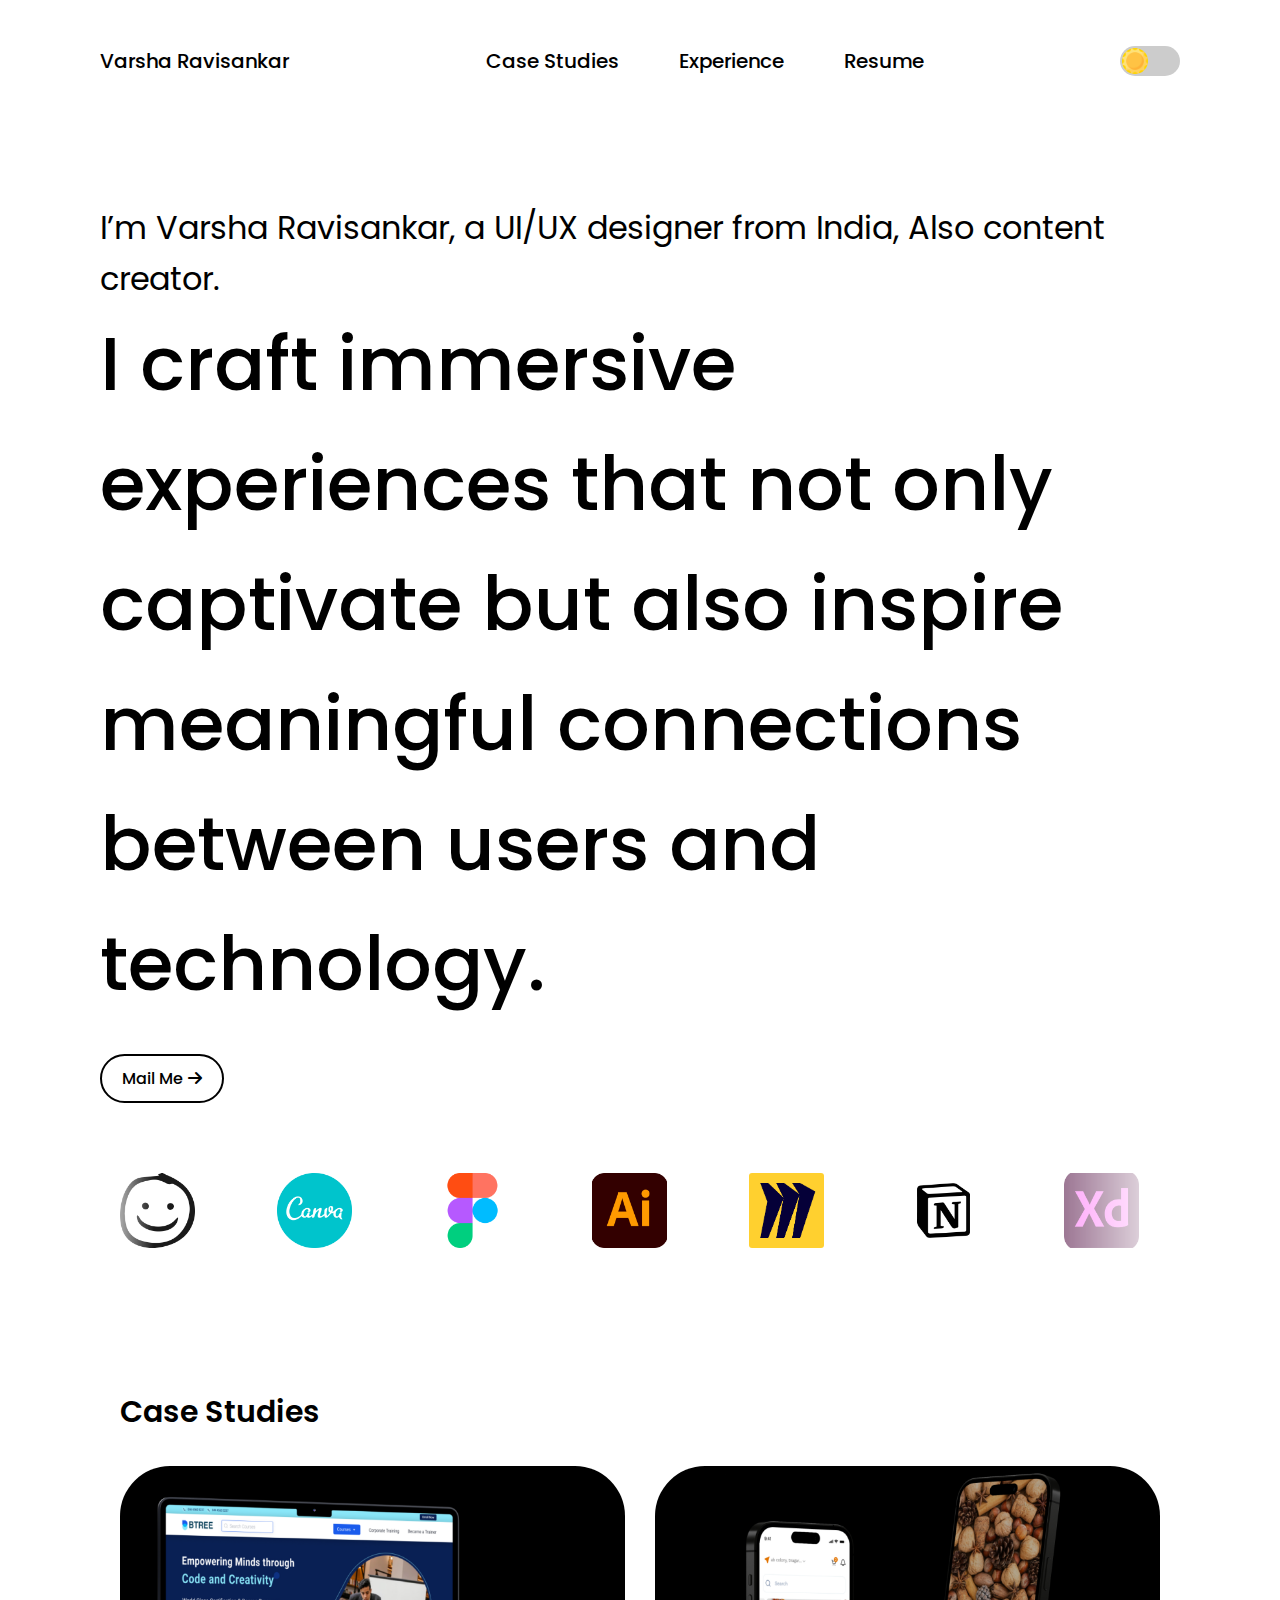
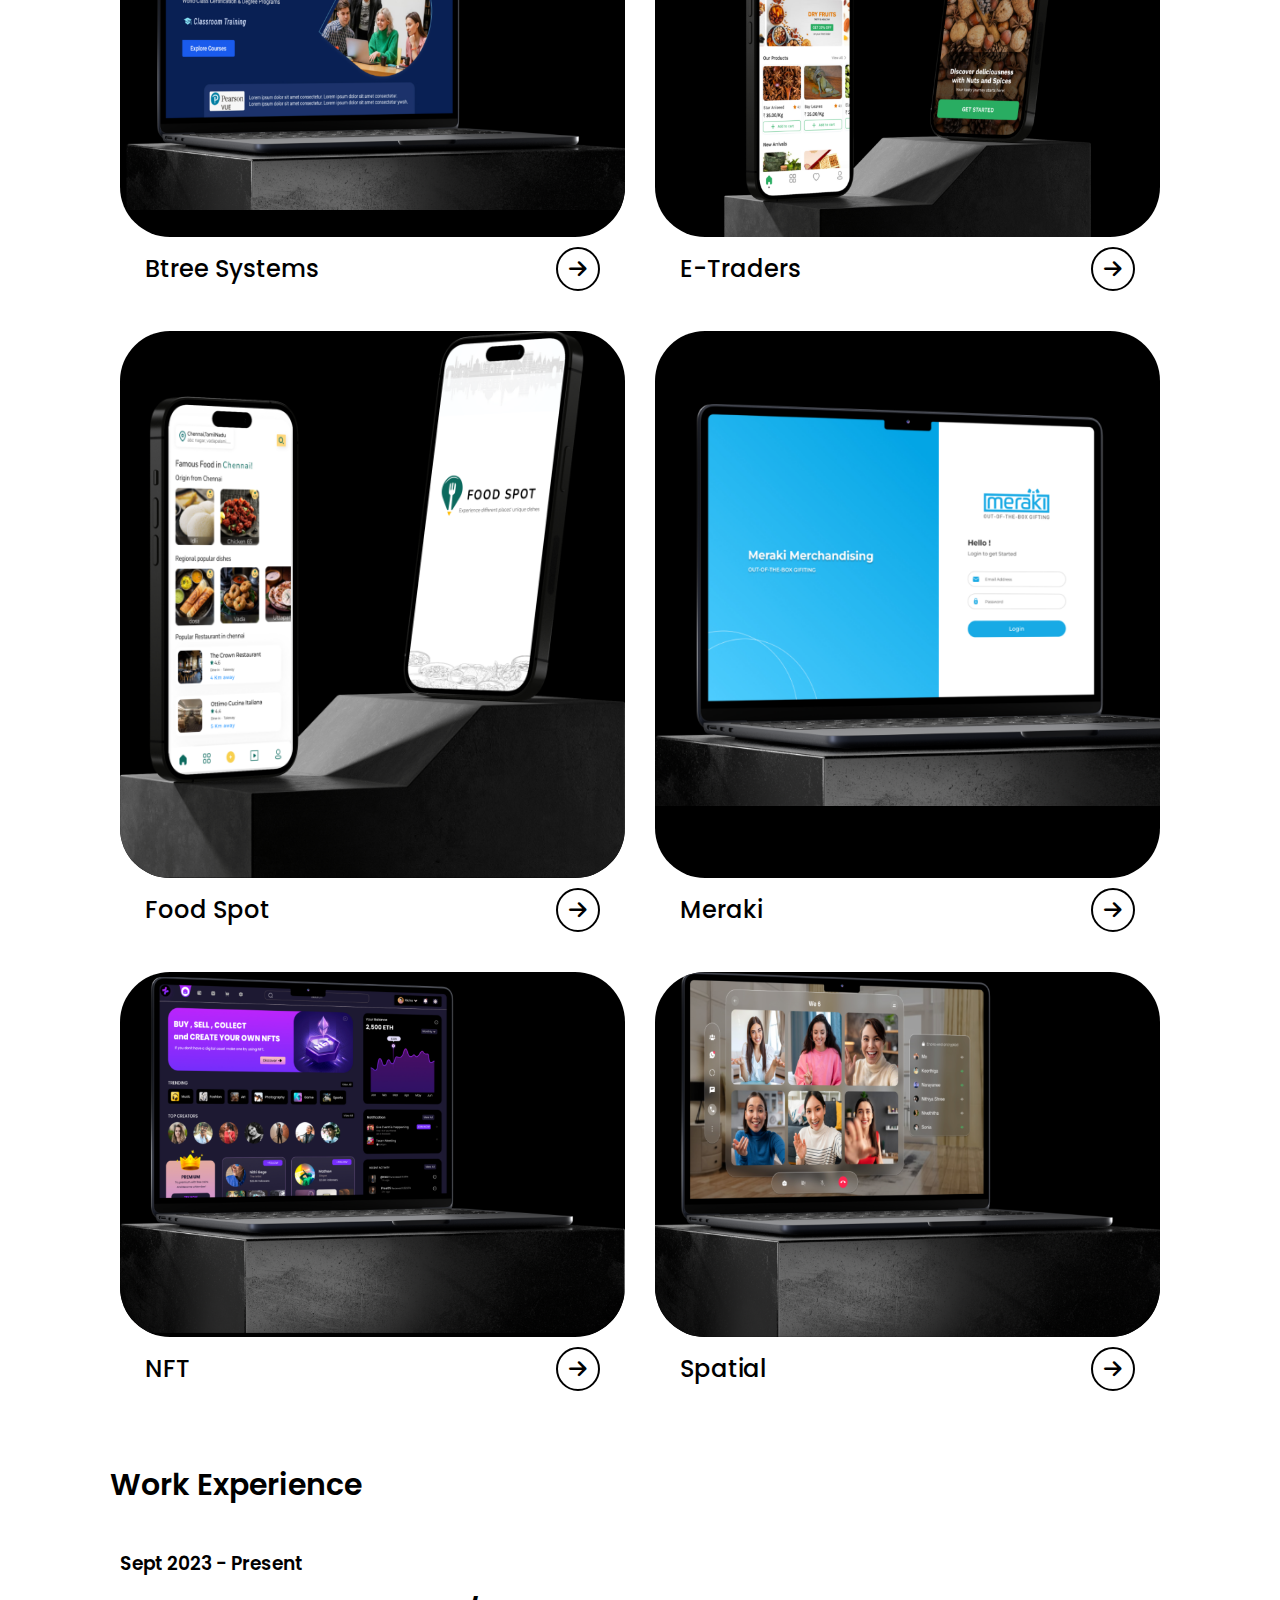
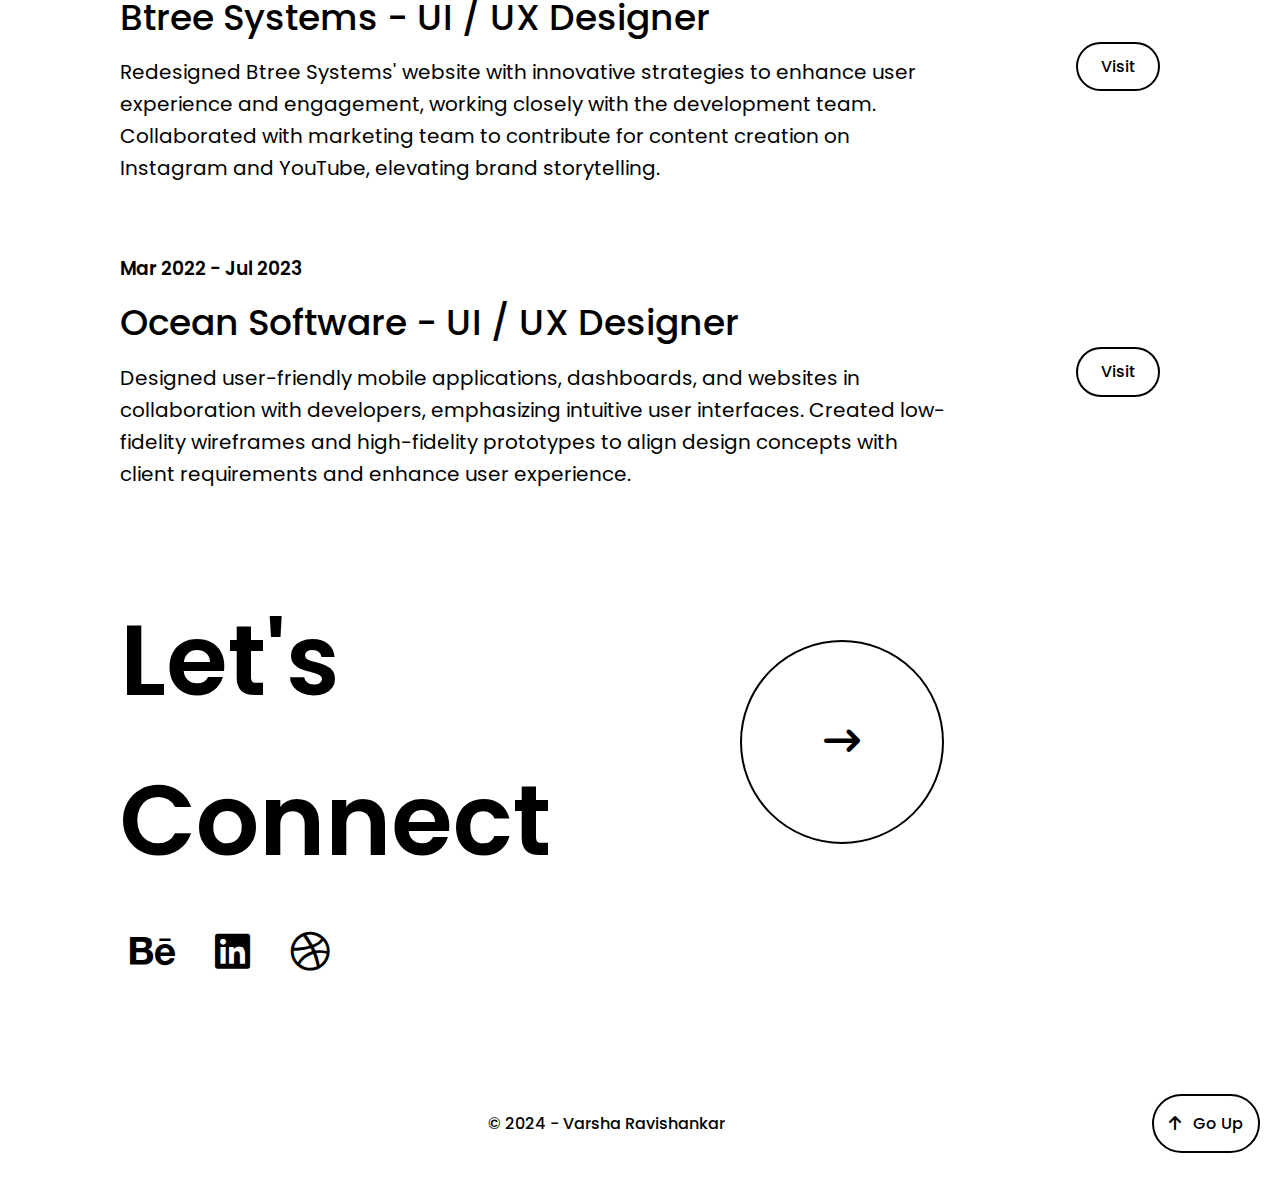
==== index.html @ e59bc4d8 "First commit" ====
<!DOCTYPE html>
<html lang="en">
<head>
    <meta charset="UTF-8">
    <meta name="viewport" content="width=device-width, initial-scale=1.0">
    <title>Varsha's Portfoilio</title>
    <link rel="stylesheet" href="assets/style.css">
    <!-- Google Fonts -->
    <link rel="preconnect" href="https://fonts.googleapis.com">
    <link rel="preconnect" href="https://fonts.gstatic.com" crossorigin>
    <link href="https://fonts.googleapis.com/css2?family=Poppins:wght@100;200;300;400;500;600;700;800;900&display=swap" rel="stylesheet">
    <!-- Font Awesome -->
    <link rel="stylesheet" href="https://cdnjs.cloudflare.com/ajax/libs/font-awesome/6.0.0-beta3/css/all.min.css">
</head>
<body class="poppins-regular">
    <header>
        <nav>
            <div class="logo-name poppins-semibold">
                <p>Varsha Ravisankar</p>
            </div>
            <ul>
                <li><a href="/#case-studies" class="poppins-medium">Case Studies</a></li>
                <li><a href="/#experience" class="poppins-medium">Experience</a></li>
                <li><a href="/#hire-me" class="poppins-medium">Resume</i></a></li>
            </ul>
            <div class="toggle">
                <input type="checkbox" id="mode-toggle" class="toggle__input">
                <label for="mode-toggle" class="toggle__label"></label>
            </div>
        </nav>
    </header>
    <main class="homepage" id="homepage">
        <!-- Section 1 -->
        <section id="banner" class="banner">
            <h2 class="poppins-regular">I’m Varsha Ravisankar, a UI/UX designer from India, Also content creator.</h2>
            <h1 class="poppins-medium">I craft immersive experiences that not only captivate but also inspire meaningful connections between users and technology. </h1>
            <a href="mailto:varsharavisankar0705@gmail.com" alt="Hire Me Button"><button class="hire-me-button" id="hire-me-button">Mail Me<i class="fas fa-arrow-right"></i></button> </a>
            <div class="carousel">
                <div class="carousel-images">
                    <img src="assets/images/carousel/balsamiq-icon.png" alt="Image 1">
                    <img src="assets/images/carousel/canva.png" alt="Image 1">
                    <img src="assets/images/carousel/figma.png" alt="Image 1">
                    <img src="assets/images/carousel/illustrator-icon.png" alt="Image 1">
                    <img src="assets/images/carousel/miro-icon.png" alt="Image 1">
                    <img src="assets/images/carousel/notion-icon.png" alt="Image 1">
                    <img src="assets/images/carousel/xd-icon.png" alt="Image 1">

                    <!-- duplicate -->
                    <img src="assets/images/carousel/balsamiq-icon.png" alt="Image 1">
                    <img src="assets/images/carousel/canva.png" alt="Image 1">
                    <img src="assets/images/carousel/figma.png" alt="Image 1">
                    <img src="assets/images/carousel/illustrator-icon.png" alt="Image 1">
                    <img src="assets/images/carousel/miro-icon.png" alt="Image 1">
                    <img src="assets/images/carousel/notion-icon.png" alt="Image 1">
                    <img src="assets/images/carousel/xd-icon.png" alt="Image 1">
                </div>
        </section>

        <!-- Section 2 -->
        <section id="case-studies" class="case-studies">
            <h2 class="poppins-semibold">Case Studies</h2>
            <div class="case-study-grid">
                <div class="case-study">
                    <img src="assets/images/case-study/btreesystems.png" alt="Case Study 1">
                    <div class="case-study-info">
                        <a href="case-study1.html" class="case-study-link">Btree Systems</a>
                        <a href="case-study1.html" class="case-study-arrow"><i class="fas fa-arrow-right"></i></a>
                    </div>
                </div>
                <div class="case-study">
                    <img src="assets/images/case-study/e-traders.png" alt="Case Study 2">
                    <div class="case-study-info">
                        <a href="case-study2.html" class="case-study-link">E-Traders</a>
                        <a href="case-study2.html" class="case-study-arrow"><i class="fas fa-arrow-right"></i></a>
                    </div>
                </div>
                <div class="case-study">
                    <img src="assets/images/case-study/foodspot.png" alt="Case Study 3">
                    <div class="case-study-info">
                        <a href="case-study3.html" class="case-study-link">Food Spot</a>
                        <a href="case-study3.html" class="case-study-arrow"><i class="fas fa-arrow-right"></i></a>
                    </div>
                </div>
                <div class="case-study">
                    <img src="assets/images/case-study/meraki.png" alt="Case Study 4">
                    <div class="case-study-info">
                        <a href="case-study4.html" class="case-study-link">Meraki</a>
                        <a href="case-study4.html" class="case-study-arrow"><i class="fas fa-arrow-right"></i></a>
                    </div>
                </div>
                <div class="case-study">
                    <img src="assets/images/case-study/nft.png" alt="Case Study 4">
                    <div class="case-study-info">
                        <a href="case-study4.html" class="case-study-link">NFT</a>
                        <a href="case-study4.html" class="case-study-arrow"><i class="fas fa-arrow-right"></i></a>
                    </div>
                </div>
                <div class="case-study">
                    <img src="assets/images/case-study/spatial.png" alt="Case Study 4">
                    <div class="case-study-info">
                        <a href="case-study4.html" class="case-study-link">Spatial</a>
                        <a href="case-study4.html" class="case-study-arrow"><i class="fas fa-arrow-right"></i></a>
                    </div>
                </div>
            </div>
        </section>
        
        <!-- Section 3 -->
        <section id="experience" class="experience">
            <h2 class="poppins-semibold">Work Experience</h2>
        
            <!-- Experience 1 -->
            <div class="experience-content">
                <div class="experience-text">
                    <h3 class="poppins-semibold">Sept 2023 - Present</h3>
                    <h1 class="poppins-medium">Btree Systems - UI / UX Designer</h1>
                    <p class="poppins-regular">
                        Redesigned Btree Systems' website with innovative strategies to enhance user experience and engagement, working closely with the development team. 
                        Collaborated with marketing team to contribute for content creation on Instagram and YouTube, elevating brand storytelling.
                    </p>
                </div>
                <a href="#visit" class="visit-button">Visit <i class="fas fa-arrow-right"></i></a>
            </div>
        
            <!-- Experience 2 -->
            <div class="experience-content">
                <div class="experience-text">
                    <h3 class="poppins-semibold">Mar 2022 - Jul 2023</h3>
                    <h1 class="poppins-medium">Ocean Software - UI / UX Designer</h1>
                    <p class="poppins-regular">
                        Designed user-friendly mobile applications, dashboards, and websites in collaboration with developers, emphasizing intuitive user interfaces. 
                        Created low- fidelity wireframes and high-fidelity prototypes to align design concepts with client requirements and enhance user experience.
                    </p>
                </div>
                <a href="#visit" class="visit-button">Visit <i class="fas fa-arrow-right"></i></a>
            </div>
        </section>
        
        <!-- Section 4 -->
        <section id="hire-me">
            <div class="hire-me-container">
                <div class="hire-me-content">
                    <h1 class="poppins-semibold">Let's Connect</h1>
                    <div class="social-links">
                        <a href="https://www.behance.net/rvarsha" class="social-link" target="_blank"> <i class="fab fa-behance"></i></a>
                        <a href="https://www.linkedin.com/in/varsharavisankar/" class="social-link" target="_blank"><i class="fab fa-linkedin"></i></a>
                        <a href="https://dribbble.com/Var-sha-uix" class="social-link" target="_blank"> <i class="fab fa-dribbble"></i></a>
                    </div>
                </div>
                <a href="mailto:varsharavisankar0705@gmail.com" class="circle-link">
                    <div class="circle-content">
                        <span class="rotating-arrow"><i class="fa-solid fa-arrow-right-long"></i></span>
                        <span class="hire-me-text">Mail Me</span>
                    </div>
                </a>
            </div>
        </section>

    </main>
    <footer>
        <div class="footer-content">
            <p class="poppins-medium">&copy; 2024 - Varsha Ravishankar</p>
            <button class="go-up-button" onclick="scrollToTop()">
                <i class="fas fa-arrow-up"></i> Go Up
            </button>
        </div>
    </footer>
    
    <script src="assets/script.js"></script> 
</body>
</html>
---- assets/style.css ----
*{
    margin: 0;
    padding: 0;
    text-decoration: none;
    border: none;
    outline: none;
    scroll-behavior: smooth;
    font-optical-sizing: auto;
    font-weight: 500;
    font-style: normal;
    font-family: 'Poppins', sans-serif; 
}


:root {
    --background-light: #ffffff;
    --text-light: #000000;
    --background-dark: #000000;
    --text-dark: #ffffff;
    --header-footer-light: #ffffff;
    --header-footer-dark: #000000;
    /* --neutral: rgb(220, 220, 220); */
    --neutral: #8c8c8c;
}

html{
    /* font-size: 62.5%; */
    overflow-x: hidden;
}

h1,h2,h3,h4,h5,h6{
    margin: 0;
    padding: 0;
}

body {
    font-family: 'Poppins', Arial, sans-serif;
    line-height: 1.6;
    margin: 0 auto; /* Corrected margin syntax */
    padding: 0;
    background-color: var(--background-light);
    color: var(--text-light);
    transition: background-color 0.3s ease, color 0.3s ease;
}

body.dark-mode {
    background-color: var(--background-dark);
    color: var(--text-dark);
}

header{
    margin-top: 20px;
}

header, footer {
    background-color: var(--header-footer-light);
    color: var(--text-light);
    padding: 20px 0;
    text-align: center;
    transition: background-color 0.3s ease, color 0.3s ease;
}

body.dark-mode header,
body.dark-mode footer {
    background-color: var(--header-footer-dark);
    color: var(--text-dark);
}

nav {
    display: flex;
    align-items: center;
    justify-content: space-between;
    padding: 5px 100px;
    font-size: 20px;
}

nav ul {
    list-style: none;
    padding: 0;
    margin: 0;
    display: flex;
}

nav ul li {
    margin: 0 30px;
}

nav ul li a {
    color: var(--text-light);
    text-decoration: none;
    transition: color 0.3s ease;
}

nav ul li a:hover{
    color:var(--neutral)
}

body.dark-mode nav ul li a {
    color: var(--text-dark);
}

body.dark-mode nav ul li a:hover {
    color: var(--neutral);
}

.toggle {
    position: relative;
    display: inline-block;
}

.toggle__input {
    display: none;
}

.toggle__label {
    display: block;
    width: 60px;
    height: 30px;
    background-color: #ccc;
    border-radius: 99px;
    cursor: pointer;
    transition: background-color 0.3s ease;
   
}

body.dark-mode .toggle__label {
    background-color: #555;
}

.toggle__label::after {
    content: '';
    position: absolute;
    top: 2px;
    left: 2px;
    width: 26px;
    height: 26px;
    background-color: #ffffff;
    border-radius: 50%;
    transition: left 0.1s ease;
}

.toggle__input:checked + .toggle__label::after {
    left: 32px;
}

/* Footer */
/* footer {
    background-color: var(--header-footer-light);
    color: var(--text-light);
    text-align: center;
    padding: 10px 0;
    bottom: 0;
    width: 100%;
    transition: background-color 0.3s ease, color 0.3s ease;
}

body.dark-mode footer {
    background-color: var(--header-footer-dark);
    color: var(--text-dark);
} */


footer {
    background-color: var(--header-footer-light);
    color: var(--text-light);
    padding: 10px 20px;
    width: 100%;
    transition: background-color 0.3s ease, color 0.3s ease;
    display: flex;
    justify-content: center;
    align-items: center;
}

.footer-content {
    width: 100%;
    display: flex;
    justify-content: space-between;
    align-items: center;
    max-width: 1200px; /* Set a max-width for better layout */
}

p {
    margin: 0;
    flex-grow: 1; /* Allow the text to take up available space */
    text-align: center; /* Center the text within the space */
}

.go-up-button {
    font-family: 'Poppins', sans-serif;
    font-weight: 500;
    font-size: 16px;
    color: var(--text-light); /* Text color */
    background-color: var(--background-light); /* Background color */
    border: 2px solid var(--text-light); /* Border color */
    border-radius: 80px;
    padding: 15px;
    cursor: pointer;
    transition: background-color 0.3s ease, color 0.3s ease, border-color 0.3s ease, transform 0.2s ease;
}

.footer-content i{
    margin-right: 8px; 
}

.go-up-button:hover {
    background-color: var(--text-light); /* Background color on hover */
    color: var(--background-light); /* Text color on hover */
    border-color: var(--text-light); /* Border color on hover */
    transform: scale(1.05);
}

body.dark-mode footer {
    background-color: var(--header-footer-dark);
    color: var(--text-dark);
}

body.dark-mode .go-up-button {
    color: var(--text-dark); /* Text color in dark mode */
    background-color: var(--background-dark); /* Background color in dark mode */
    border: 2px solid var(--text-dark); /* Border color in dark mode */
}

body.dark-mode .go-up-button:hover {
    background-color: var(--text-dark); /* Background color on hover in dark mode */
    color: var(--background-dark); /* Text color on hover in dark mode */
    border-color: var(--text-dark); /* Border color on hover in dark mode */
}

/* Font Styles */
.poppins-thin {
    font-family: "Poppins", sans-serif;
    font-weight: 100;
    font-style: normal;
  }
  
  .poppins-extralight {
    font-family: "Poppins", sans-serif;
    font-weight: 200;
    font-style: normal;
  }
  
  .poppins-light {
    font-family: "Poppins", sans-serif;
    font-weight: 300;
    font-style: normal;
  }
  
  .poppins-regular {
    font-family: "Poppins", sans-serif;
    font-weight: 400;
    font-style: normal;
  }
  
  .poppins-medium {
    font-family: "Poppins", sans-serif;
    font-weight: 500;
    font-style: normal;
  }
  
  .poppins-semibold {
    font-family: "Poppins", sans-serif;
    font-weight: 600;
    font-style: normal;
  }
  
  .poppins-bold {
    font-family: "Poppins", sans-serif;
    font-weight: 700;
    font-style: normal;
  }
  
  .poppins-extrabold {
    font-family: "Poppins", sans-serif;
    font-weight: 800;
    font-style: normal;
  }
  
  .poppins-black {
    font-family: "Poppins", sans-serif;
    font-weight: 900;
    font-style: normal;
  }
  
  .poppins-thin-italic {
    font-family: "Poppins", sans-serif;
    font-weight: 100;
    font-style: italic;
  }
  
  .poppins-extralight-italic {
    font-family: "Poppins", sans-serif;
    font-weight: 200;
    font-style: italic;
  }
  
  .poppins-light-italic {
    font-family: "Poppins", sans-serif;
    font-weight: 300;
    font-style: italic;
  }
  
  .poppins-regular-italic {
    font-family: "Poppins", sans-serif;
    font-weight: 400;
    font-style: italic;
  }
  
  .poppins-medium-italic {
    font-family: "Poppins", sans-serif;
    font-weight: 500;
    font-style: italic;
  }
  
  .poppins-semibold-italic {
    font-family: "Poppins", sans-serif;
    font-weight: 600;
    font-style: italic;
  }
  
  .poppins-bold-italic {
    font-family: "Poppins", sans-serif;
    font-weight: 700;
    font-style: italic;
  }
  
  .poppins-extrabold-italic {
    font-family: "Poppins", sans-serif;
    font-weight: 800;
    font-style: italic;
  }
  
  .poppins-black-italic {
    font-family: "Poppins", sans-serif;
    font-weight: 900;
    font-style: italic;
  }
  

/* Section */

.homepage{
    margin: 50px 100px;
}

/* Banner */
section {
    padding: 50px 0;
}

.banner h2{
    margin: 0;
    font-size: 32px;
}

.banner h1{
    font-size: 75px;
    margin: 0;
    max-height: auto;
}

/* Button Base Styles */
button {
    font-family: 'Poppins', sans-serif;
    font-weight: 500;
    font-size: 16px;
    color: var(--text-light); /* Text color */
    background-color: var(--background-light); /* Background color */
    border: 2px solid var(--text-light); /* Border color */
    border-radius: 50px;
    margin: 30px 0;
    padding: 10px 20px;
    cursor: pointer;
    transition: background-color 0.3s ease, color 0.3s ease, border-color 0.3s ease, transform 0.2s ease;
}

.hire-me-button i{
    margin-left: 5px;
}

/* Hover and Focus Effects */
button:hover {
    background-color: var(--text-light); /* Background color on hover */
    color: var(--background-light); /* Text color on hover */
    border-color: var(--text-light); /* Border color on hover */
    transform: scale(1.05);
    outline: none; /* Remove default outline on focus */
}

/* Dark Mode Styles */
body.dark-mode button {
    color: var(--text-dark); /* Text color in dark mode */
    background-color: var(--background-dark); /* Background color in dark mode */
    border: 2px solid var(--text-dark); /* Border color in dark mode */
}

body.dark-mode button:hover {
    background-color: var(--text-dark); /* Background color on hover in dark mode */
    color: var(--background-dark); /* Text color on hover in dark mode */
    border-color: var(--text-dark); /* Border color on hover in dark mode */
}

.toggle__label::after {
    content: '';
    position: absolute;
    top: 2px;
    left: 2px;
    width: 26px;
    height: 26px;
    border-radius: 50%;
    transition: left 0.1s ease;
    background-image: url('/assets/images/sun.png'); /* Replace with your image path */
    background-size: cover;
    background-position: center;
    background-color: rgb(255, 213, 0);
}

body.dark-mode .toggle__label::after{
    content: '';
    position: absolute;
    top: 2px;
    left: 2px;
    width: 26px;
    height: 26px;
    border-radius: 50%;
    transition: left 0.1s ease;
    background-image: url('/assets/images/moon.png'); /* Replace with your image path */
    background-size: cover;
    background-position: center;
}

/* Adjust the image when the toggle is checked */
.toggle__input:checked + .toggle__label::after {
    left: 32px;
}

/* Carousel Container */
.carousel {
    position: relative;
    overflow: hidden;
    margin: 20px 0;
    width: 100%;
    max-width: 100%;
    height: 100px; /* Adjust height as needed */
}

/* Carousel Container */
.carousel {
    position: relative;
    overflow: hidden;
    width: 100%;
    height: auto; /* Adjust height as needed */
    overflow-x: hidden;
  mask-image: linear-gradient(
    to right,
    hsl(0 0% 0% / 0),
    hsl(0 0% 0% / 1) 5%,
    hsl(0 0% 0% / 1) 80%,
    hsl(0 0% 0% / 0)
  );
}

/* Carousel Images */
.carousel-images {
    display: flex;
    width: 200%; /* Double the width of the viewport */
    animation: scroll-left 10s linear infinite;
    display: flex;
    justify-content: space-between;
    gap: 20px;
}

/* Individual Image */
.carousel-images img {
    width: 75px; /* Adjust size as needed */
    height: 75px;
    padding: 20px;
    border-radius: 20%;
    background-color: var(--background-light);
}


/* Keyframes for Carousel Animation */
@keyframes scroll-left {
    0% {
        transform: translateX(0);
    }
    100% {
        transform: translateX(-50%);
    }
}


/* Case Studies */

#case-studies {
    padding: 20px;
}

.case-studies h2{
    font-size: 30px;
     margin: 30px 0 30px 0;
}

.case-study-grid {
    display: flex;
    flex-wrap: wrap;
    gap: 30px;
    justify-content: space-between;
}

.case-study {
    flex: 1 1 calc(50% - 30px); /* 50% width minus gap */
    display: flex;
    flex-direction: column;
    align-items: center;
    text-align: center;
}

.case-study img {
    /* width: 100%;
    height: 500px;
    border-radius: 30px;
    object-fit: fill; */

    display: block;
    width: 100%;
    height: 100%;
    border-radius: 50px;
    object-position: center center;
    object-fit: contain;
    image-rendering: auto;
    background-color: #000000;
}

.case-study-info {
    display: flex;
    justify-content: space-between;
    align-items: center;
    width: 90%;
    max-width: 100%; /* Ensure the info stays within image boundaries */
    padding: 10px;
}

.case-study-link {
    text-decoration: none;
    color: var(--text-light);
    font-weight: 500;
    font-size: 24px;
}

.case-study-link:hover,
body.dark-mode .case-study-link:hover{
    color: var(--neutral);
}

.case-study-arrow {
    display: inline-flex;
    align-items: center;
    justify-content: center;
    color: var(--text-light); /* Text color */
    background-color: var(--background-light); /* Background color */
    border: 2px solid var(--text-light); /* Border color */
    border-radius: 50px;
    padding: 5px;
    cursor: pointer;
    transition: background-color 0.3s ease, color 0.3s ease, border-color 0.3s ease, transform 0.2s ease;
    width: 30px;
    height: 30px;
    text-decoration: none;
}

.case-study-arrow i {
    font-size: 20px;
}

.case-study-arrow:hover {
    background-color: var(--text-light); /* Background color on hover */
    color: var(--background-light); /* Text color on hover */
    border-color: var(--text-light); /* Border color on hover */
    transform: scale(1.05);
}

/* Dark Mode Styles */
body.dark-mode .case-study-link,
body.dark-mode .case-study-arrow {
    color: var(--text-dark); /* Text color in dark mode */
}

body.dark-mode .case-study-arrow {
    background-color: var(--background-dark); /* Background color in dark mode */
    border-color: var(--text-dark); /* Border color in dark mode */
}

body.dark-mode .case-study-arrow:hover {
    background-color: var(--text-dark); /* Background color on hover in dark mode */
    color: var(--background-dark); /* Text color on hover in dark mode */
    border-color: var(--text-dark); /* Border color on hover in dark mode */
}



/* Experience Section */
#experience {
    padding: 10px;
}

.experience h2 {
    font-size: 30px;
    margin: 30px 0 30px 0;
}

.experience-content {
    display: flex;
    justify-content: space-between;
    align-items: center;
    padding: 10px;
    margin-bottom: 50px;
}

.experience-text {
    max-width: 80%; /* Adjust width as needed */
}

.experience-text h3 {
    margin: 0 0 10px 0;
}

.experience-text h1 {
    margin: 0 0 10px 0;
    font-size: 36px;
}

.experience-text p {
    margin: 0;
    text-align: left;
    font-size: 20px;
}

.visit-button {
    font-family: 'Poppins', sans-serif;
    font-weight: 500;
    font-size: 16px;
    color: var(--text-light); /* Text color */
    background-color: var(--background-light); /* Background color */
    border: 2px solid var(--text-light); /* Border color */
    border-radius: 80px;
    padding: 10px 20px;
    cursor: pointer;
    text-decoration: none;
    overflow: hidden;
    position: relative;
    width: 40px; /* Initial width */
    transition: width 0.3s ease, background-color 0.3s ease, color 0.3s ease, border-color 0.3s ease;
    text-align: center;
}

.visit-button i {
    position: absolute;
    right: 10px;
    opacity: 0;
    transition: opacity 0.3s ease;
    font-size: 20px;
    text-align: center;
}

.visit-button:hover {
    width: 50px; /* Expanded width */
    text-align: left;
}

.visit-button:hover i {
    opacity: 1;
    padding-top: 2px;
}

.visit-button:hover {
    background-color: var(--text-light); /* Background color on hover */
    color: var(--background-light); /* Text color on hover */
    border-color: var(--text-light); /* Border color on hover */
    transform: scale(1.05);
}

/* Dark Mode Styles */
body.dark-mode .visit-button {
    color: var(--text-dark); /* Text color in dark mode */
    background-color: var(--background-dark); /* Background color in dark mode */
    border: 2px solid var(--text-dark); /* Border color in dark mode */
}

body.dark-mode .visit-button:hover {
    background-color: var(--text-dark); /* Background color on hover in dark mode */
    color: var(--background-dark); /* Text color on hover in dark mode */
    border-color: var(--text-dark); /* Border color on hover in dark mode */
}


/* Hire Me Section */

#hire-me {
    padding: 20px;
    display: flex;
    justify-content: space-between;
    align-items: center;
}

.hire-me-container {
    display: flex;
    justify-content: flex-start;
    align-items: center;
    width: 100%;
    gap: 100px;
}

.hire-me-content {
    max-width: 50%;
}

.hire-me-content h1 {
    margin-bottom: 20px;
    font-size: 100px;
}


.social-links {
    display: flex;
    gap: 30px;
}

.social-link {
    font-size: 40px;
    color: var(--text-light);
    transition: color 0.3s ease;
    padding-left: 10px;
}

.social-link:hover {
    color: var(--neutral);
}

/* Circle Link */
.circle-link {
    position: relative;
    width: 200px;
    height: 200px;
    border-radius: 50%;
    border: 2px solid var(--text-light);
    display: flex;
    align-items: center;
    justify-content: center;
    overflow: hidden;
    transition: all 0.1s ease;
    text-decoration: none;
    margin-bottom: 80px;
}

.circle-content {
    position: relative;
    width: 100%;
    height: 100%;
    display: flex;
    align-items: center;
    justify-content: center;
}

.rotating-arrow {
    font-size: 36px;
    color: var(--text-light);
    animation: rotate 5s linear infinite;
    transition: opacity 0.3s ease;
}

.hire-me-text {
    position: absolute;
    font-size: 24px;
    color: var(--text-dark);
    opacity: 0;
    transition: opacity 0.3s ease;
}


.circle-link:hover .rotating-arrow {
    opacity: 0;
    animation: none;
}

.circle-link:hover {
    cursor: e-resize; /* Change cursor to east-resize on hover */
    background-color: var(--background-dark);
}

.circle-link:hover .hire-me-text {
    opacity: 1;
}

/* Keyframes for rotating animation */
@keyframes rotate {
    from {
        transform: rotate(0deg);
    }
    to {
        transform: rotate(360deg);
    }
}

/* Dark Mode Styles */
body.dark-mode .social-link,
body.dark-mode .circle-link,
body.dark-mode .rotating-arrow{
    color: var(--text-dark);
    border-color: var(--text-dark);
}

body.dark-mode .social-link:hover{
    color:var(--neutral);
}

body.dark-mode .circle-link:hover {
    cursor: e-resize;
    background-color: var(--background-light);
}

body.dark-mode .hire-me-text{
    color: var(--text-light);
}



/* Case Study Pages */

.case-study-details-page{
    margin: 10px 100px;
}

/* Base Styles for Back Button */

.back-button {
    /* top: 80px;  */
    z-index: 1000; 
    margin-bottom: 50px;
}

.back-link {
    /* display: flex;  */
    align-items: center; 
    font-size: 16px; 
    color: rgb(156, 153, 153);  
    transition: color 0.3s ease;

}

.back-link:hover {
    color: var(--background-dark); /* Text color on hover */
}

.back-link i {
    margin-right: 5px; /* Space between the icon and text */
}

body.dark-mode .back-link:hover{
    color: var(--text-dark);
}

/* Base Styles */

#case-study-details {
    text-align: left; /* Center-align text content */
    max-width: auto; /* Limit the width for better readability */
    margin: 0 auto; /* Center the section horizontally */
}

/* Title */
#case-study-details h1 {
    font-size: 36px; /* Adjust font size */
    color: #000000; /* Dark gray color */
    margin-bottom: 30px; /* Space below the title */
}

/* Paragraph */
#case-study-details p {
    font-size: 20px; /* Adjust font size */
    color: #000000; /* Medium gray color */
    line-height: 1.6; /* Improve readability */
    margin-bottom: 30px; /* Space below the paragraph */
    text-align: left;
}


/* Image */
#case-study-details img {
    /* width: 100%; 
    height: 500px; 
    border-radius: 20px; 
    margin-top: 100px;
    box-shadow: 0px 4px 10px rgba(0, 0, 0, 0.1); 
    border-radius: 50px;
   object-fit: fill; */


   display: block;
    width: 100%;
    height: 500px;
    margin-top: 150px;
    border-radius: 50px;
    object-position: center center;
    object-fit: cover;
    image-rendering: auto;
}

/* Dark Mode Styles */
body.dark-mode .case-study-details {
    color: var(--text-dark); /* Light text color in dark mode */
}

/* Dark Mode Styles */
body.dark-mode #case-study-details h1 {
    color: #ffffff; /* White color for dark mode */
}

body.dark-mode #case-study-details p {
    color: #e0e0e0; /* Light gray color for dark mode */
}

/* Case Study Visit BUTTON */
.case-study-visit-button {
    font-family: 'Poppins', sans-serif;
    font-weight: 500;
    font-size: 16px;
    color: var(--text-light); /* Initial text color */
    background-color: var(--background-light); /* Initial background color */
    border: 2px solid var(--text-light); /* Initial border color */
    border-radius: 80px;
    padding: 10px 20px;
    cursor: pointer;
    text-decoration: none;
    overflow: hidden;
    position: absolute;
    width: 70px;/* Initial width for visibility of text */
    transition: width 0.3s ease, background-color 0.3s ease, color 0.3s ease, border-color 0.3s ease;
    text-align: center;
  }
  
  .case-study-visit-button i {
    position: absolute;
    right: 10px;
    opacity: 0; /* Initial opacity */
    transition: opacity 0.3s ease;
    font-size: 20px;
    text-align: center;
    margin-top: 2px;
  }
  
  .case-study-visit-button:hover {
    width: 100px; /* Expanded width on hover */
    text-align: left;
    background-color: var(--text-light); /* Background color on hover */
    color: var(--background-light); /* Text color on hover */
    border-color: var(--text-light); /* Border color on hover */
    transform: scale(1.05); /* Slight scaling effect */
  }
  
  .case-study-visit-button:hover i {
    opacity: 1; /* Show icon on hover */
    right: 15px; /* Ensure icon moves slightly */
  }
  
  /* Dark Mode Styles */
  body.dark-mode .case-study-visit-button {
    color: var(--text-dark); /* Text color in dark mode */
    background-color: var(--background-dark); /* Background color in dark mode */
    border: 2px solid var(--text-dark); /* Border color in dark mode */
  }
  
  body.dark-mode .case-study-visit-button:hover {
    background-color: var(--text-dark); /* Background color on hover in dark mode */
    color: var(--background-dark); /* Text color on hover in dark mode */
    border-color: var(--text-dark); /* Border color on hover in dark mode */
  }
  

  /********* Problem Statement && Solution && Result *********/

  #cs-problem-statement ,
  #cs-solution,
  #cs-result{
    display: flex;
    justify-content: space-between; /* Distribute space between h2 and p */
    gap: 20px; /* Add gap between elements if needed */
}

#cs-problem-statement h2,
#cs-solution h2,
#cs-result h2{
    font-size: 24px; /* Adjust font size as needed */
    color: #000000; /* Text color */
    margin: 0; /* Remove default margin */
}

#cs-problem-statement p ,
#cs-solution p,
#cs-result p{
    font-size: 18px; /* Adjust font size as needed */
    color: #333333; /* Text color */
    margin: 0; /* Remove default margin */
    max-width: 70%; /* Adjust width as needed */
    text-align: left; /* Align text to the right */
}

/* Dark Mode Styles */
body.dark-mode #cs-problem-statement h2 ,
body.dark-mode #cs-solution h2,
body.dark-mode #cs-result h2{
    color: #ffffff; /* White color for dark mode */
}

body.dark-mode #cs-problem-statement p ,
body.dark-mode #cs-solution p,
body.dark-mode #cs-result p{
    color: #e0e0e0; /* Light gray color for dark mode */
}

/* Images */

#cs-images {
    display: flex; /* Use flexbox for layout */
    justify-content: center; /* Center the images horizontally */
    align-items: center; /* Center the images vertically */
    padding: 50px; /* Add padding around the section */
}

.image-container {
    display: flex; /* Use flexbox for layout */
    gap: 20px; /* Space between images */
}

.cs-image {
    width: 500px; /* Ensure the images are responsive */
    max-width: 100%; /* Limit the maximum width of each image */
    height: 500px; /* Maintain aspect ratio */
    border-radius: 50px; /* Optional: add rounded corners */
    object-fit: cover; /* Cover the image area */
    /* padding: 20px; */
    box-shadow: 0 4px 8px rgba(0, 0, 0, 0.2); /* Add shading */
    transition: box-shadow 0.3s ease; /* Smooth transition for hover effect */
}

/* Dark Mode Styles */
body.dark-mode #cs-images .cs-image {
    filter: brightness(0.8); /* Optional: adjust brightness for dark mode */
    box-shadow: 0 4px 8px rgba(255, 255, 255, 0.2); /* Adjust shading for dark mode */
}

/* Optional: Hover Effect */
.cs-image:hover {
    box-shadow: 0 8px 16px rgba(0, 0, 0, 0.3); /* Enhance shading on hover */
}


/* Imagery */

#cs-imagery {
    display: flex;
    justify-content: space-between; /* Distribute space between h2 and p */
    gap: 20px; /* Add gap between elements if needed */

}

#cs-imagery .content-container {
    display: flex; /* Flexbox for horizontal layout */
    justify-content: space-between;
    width: 100%; /* Ensure the container uses full width */
}

#cs-imagery h2 {
    font-size: 24px; /* Adjust font size */
    color: #000000; /* Dark gray color */
    margin: 0; /* Remove default margin */
    width: 25%; /* Adjust width for positioning */
}

#cs-imagery .text-container {
    display: flex; /* Flexbox for vertical layout */
    flex-direction: column; /* Stack p tags vertically */
    gap: 20px; /* Space between p tags */
    width: 70%; /* Adjust width for positioning */
}

#cs-imagery p {
    font-size: 16px; /* Adjust font size */
    color: #000000; /* Medium gray color */
    line-height: 1.6; /* Improve readability */
    margin: 0; /* Remove default margin */
    text-align: left; /* Align text to the left */
    max-width: 100%; /* Adjust width as needed */
    text-align: left; /* Align text to the right */
}

/* Dark Mode Styles */
body.dark-mode #cs-imagery h2 {
    color: #ffffff; /* Light color for dark mode */
}

body.dark-mode #cs-imagery p {
    color: #dddddd; /* Light gray color for dark mode */
}


/* Media Queries */
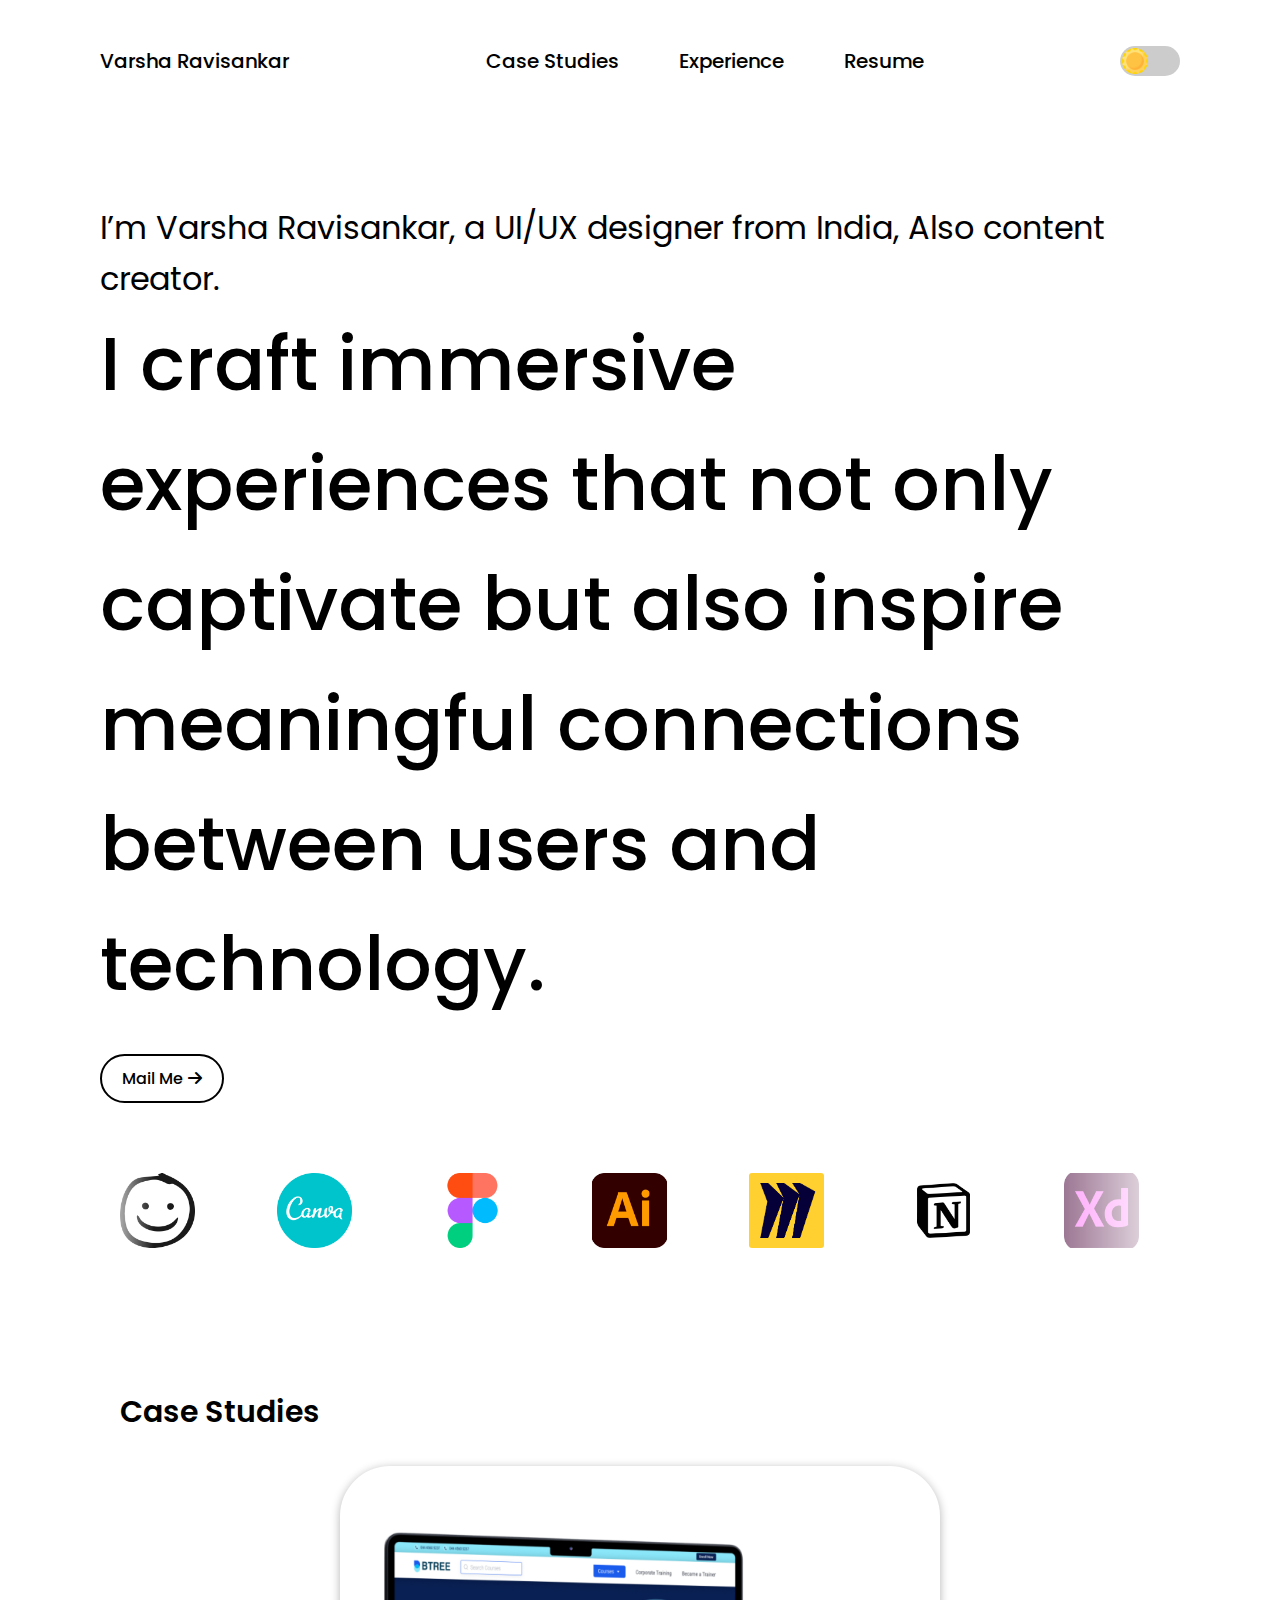
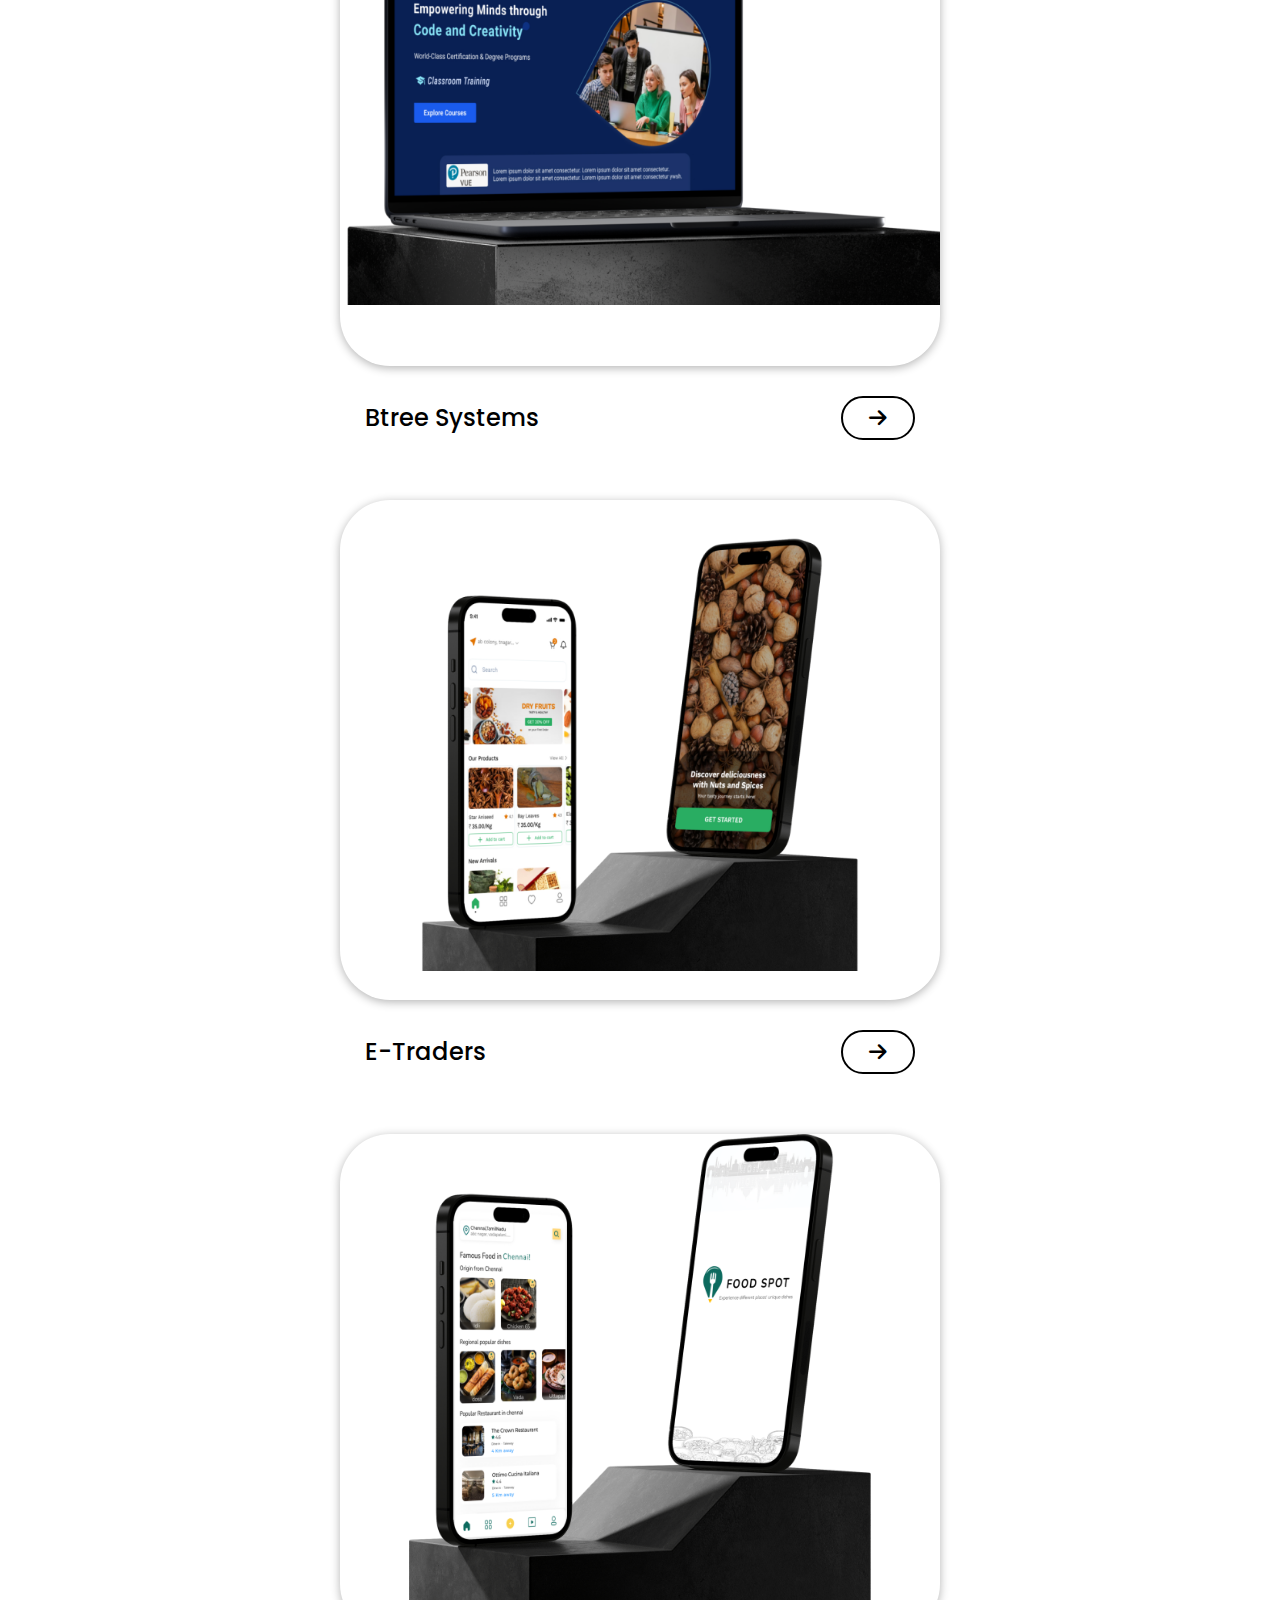
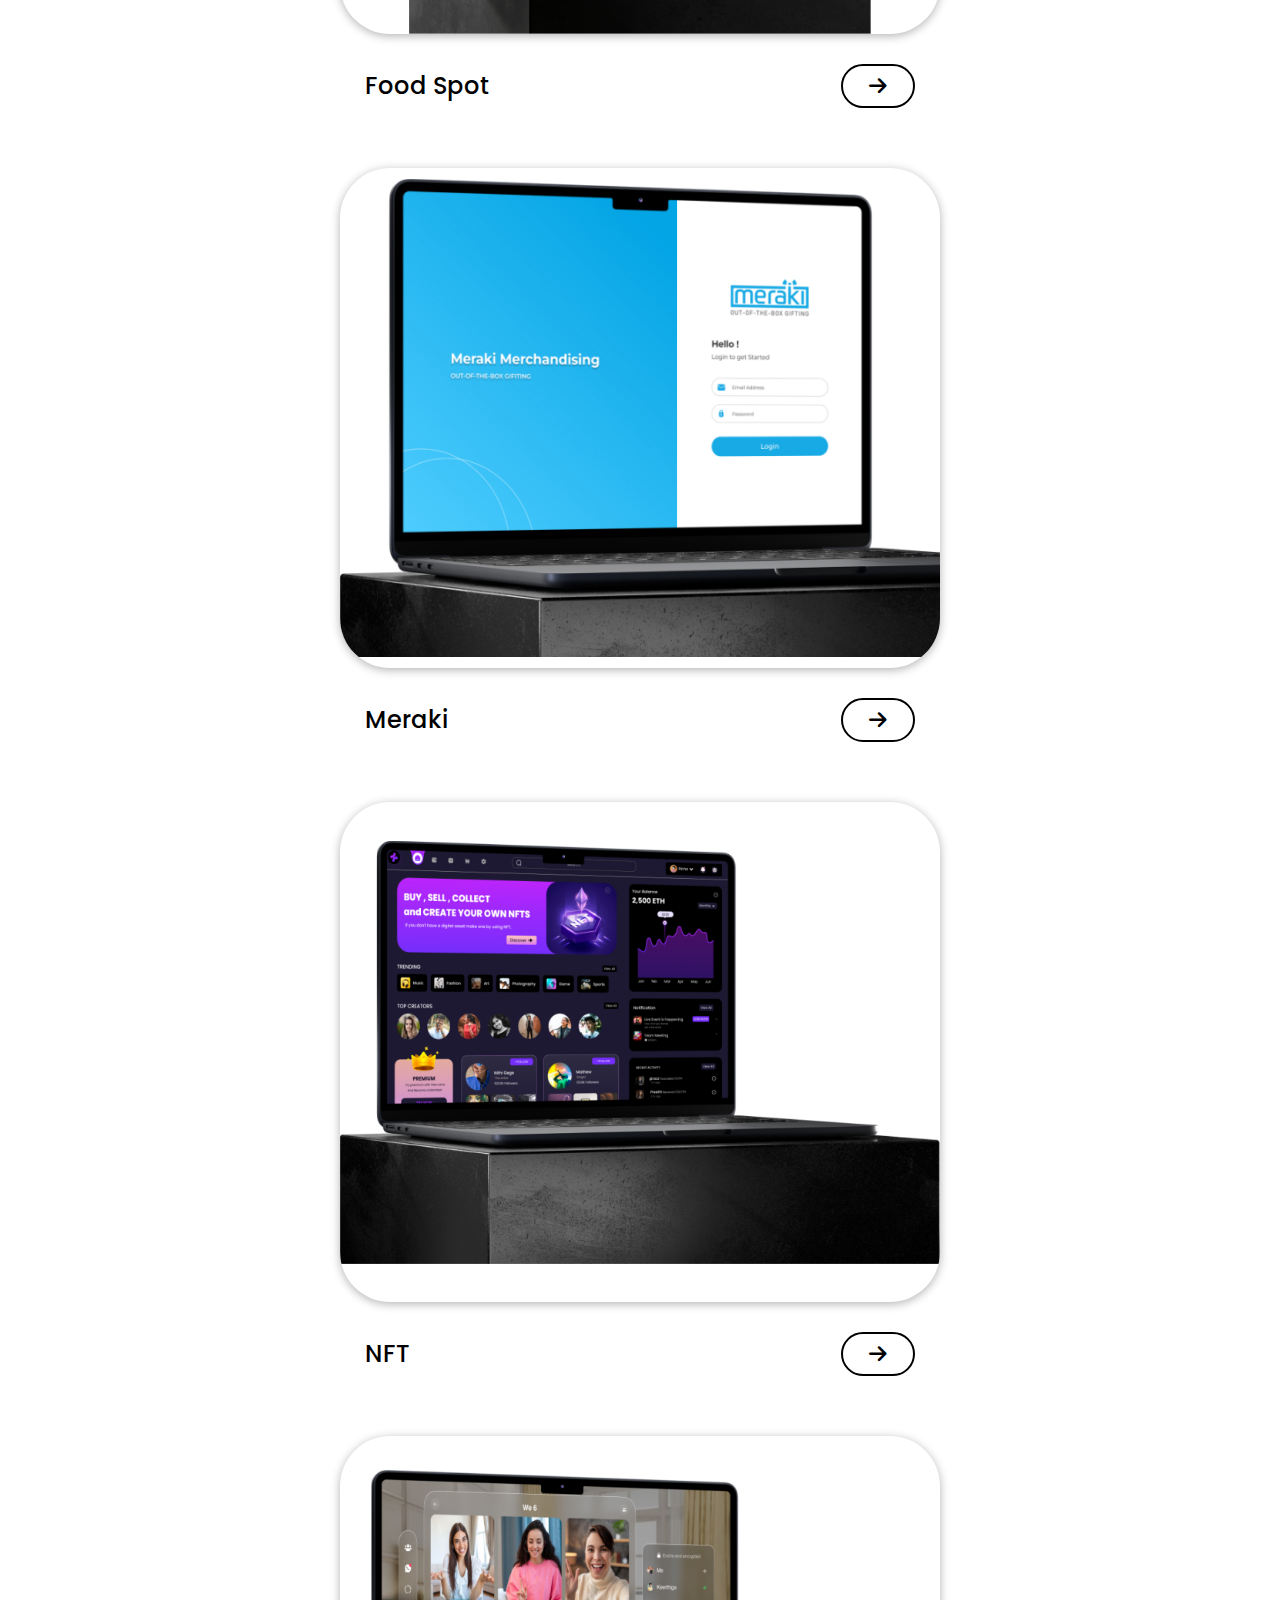
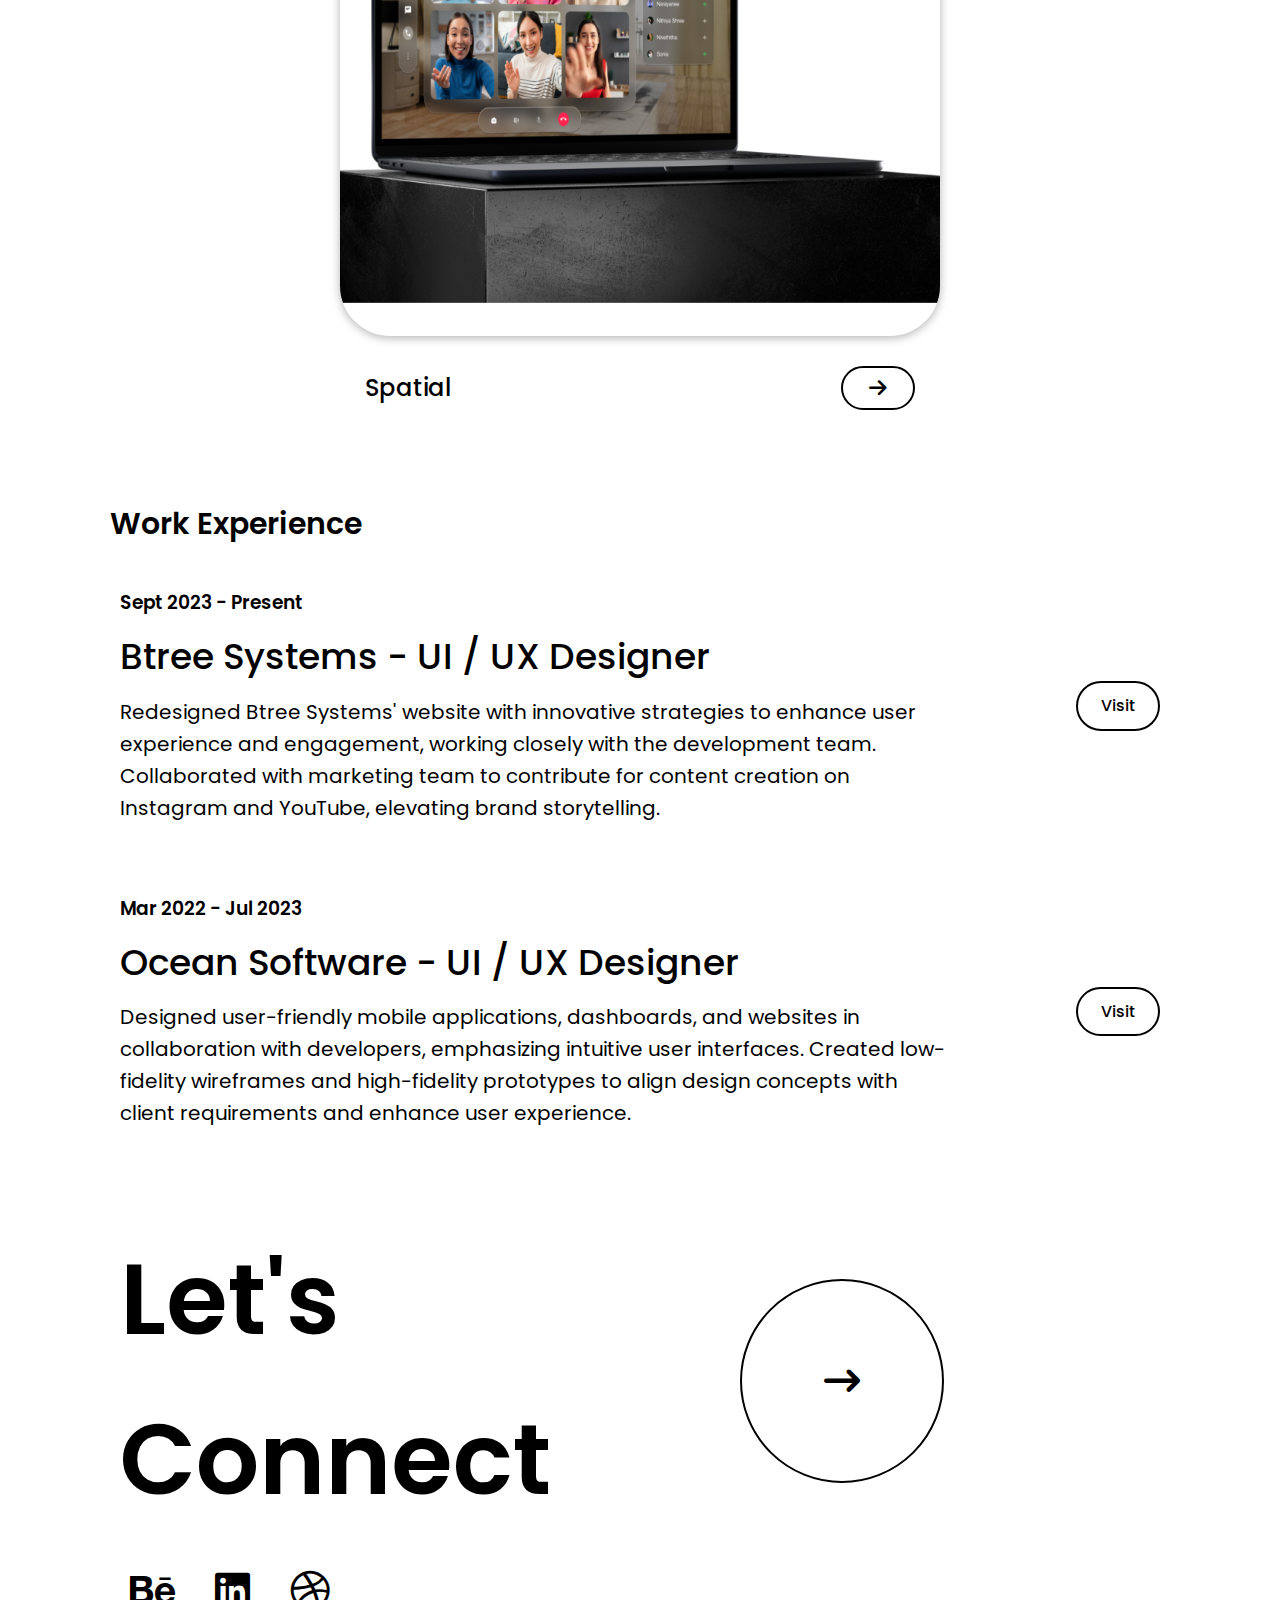
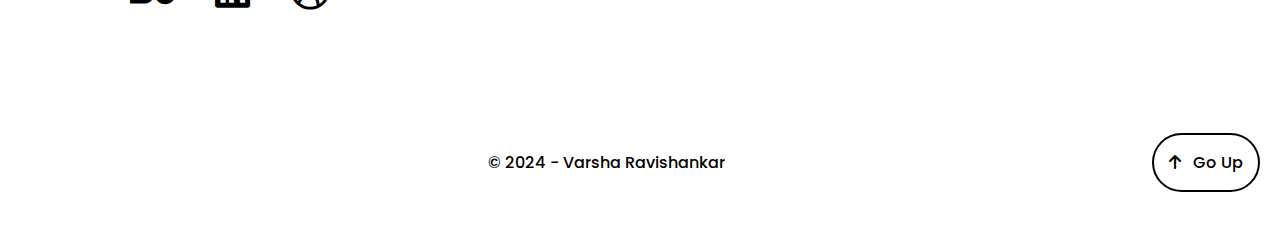
==== commit c5972d5e: "Deleted Case study pages" ====
--- a/index.html
+++ b/index.html
@@ -18,7 +18,7 @@
             <div class="logo-name poppins-semibold">
                 <p>Varsha Ravisankar</p>
             </div>
-            <ul>
+            <ul> 
                 <li><a href="/#case-studies" class="poppins-medium">Case Studies</a></li>
                 <li><a href="/#experience" class="poppins-medium">Experience</a></li>
                 <li><a href="/#hire-me" class="poppins-medium">Resume</i></a></li>
@@ -32,9 +32,9 @@
     <main class="homepage" id="homepage">
         <!-- Section 1 -->
         <section id="banner" class="banner">
-            <h2 class="poppins-regular">I’m Varsha Ravisankar, a UI/UX designer from India, Also content creator.</h2>
+            <h2 class="poppins-regular">I’m <span class="banner-name poppins-regular">Varsha Ravisankar</span>, a UI/UX designer from India, Also content creator.</h2>
             <h1 class="poppins-medium">I craft immersive experiences that not only captivate but also inspire meaningful connections between users and technology. </h1>
-            <a href="mailto:varsharavisankar0705@gmail.com" alt="Hire Me Button"><button class="hire-me-button" id="hire-me-button">Mail Me<i class="fas fa-arrow-right"></i></button> </a>
+            <a href="mailto:varsharavisankar0705@gmail.com" alt="Mail Me Button" class="mail-me"><button class="hire-me-button" id="hire-me-button">Mail Me<i class="fas fa-arrow-right"></i></button> </a>
             <div class="carousel">
                 <div class="carousel-images">
                     <img src="assets/images/carousel/balsamiq-icon.png" alt="Image 1">
@@ -61,45 +61,45 @@
             <h2 class="poppins-semibold">Case Studies</h2>
             <div class="case-study-grid">
                 <div class="case-study">
-                    <img src="assets/images/case-study/btreesystems.png" alt="Case Study 1">
+                    <img src="assets/images/case-study/btreesystems.png" alt="BTree Systems Homepage Image">
                     <div class="case-study-info">
-                        <a href="case-study1.html" class="case-study-link">Btree Systems</a>
-                        <a href="case-study1.html" class="case-study-arrow"><i class="fas fa-arrow-right"></i></a>
+                        <a href="https://www.behance.net/gallery/194877313/BTREE-SYSTEMS-Web-Design" class="case-study-link" target="_blank">Btree Systems</a>
+                        <a href="https://www.behance.net/gallery/194877313/BTREE-SYSTEMS-Web-Design" class="case-study-arrow" target="_blank"><i class="fas fa-arrow-right"></i></a>
                     </div>
                 </div>
                 <div class="case-study">
-                    <img src="assets/images/case-study/e-traders.png" alt="Case Study 2">
+                    <img src="assets/images/case-study/e-traders.png" alt="E-Traders Homepage Image">
                     <div class="case-study-info">
-                        <a href="case-study2.html" class="case-study-link">E-Traders</a>
-                        <a href="case-study2.html" class="case-study-arrow"><i class="fas fa-arrow-right"></i></a>
+                        <a href="https://www.behance.net/gallery/173407645/E-traders-Mobile-App" class="case-study-link" target="_blank">E-Traders</a>
+                        <a href="https://www.behance.net/gallery/173407645/E-traders-Mobile-App" class="case-study-arrow" target="_blank"><i class="fas fa-arrow-right"></i></a>
                     </div>
                 </div>
                 <div class="case-study">
-                    <img src="assets/images/case-study/foodspot.png" alt="Case Study 3">
+                    <img src="assets/images/case-study/foodspot.png" alt="Food Spot Homepage Image">
                     <div class="case-study-info">
-                        <a href="case-study3.html" class="case-study-link">Food Spot</a>
-                        <a href="case-study3.html" class="case-study-arrow"><i class="fas fa-arrow-right"></i></a>
+                        <a href="https://www.behance.net/gallery/149378975/FOOD-SPOT-UXUI-CaseStudy" class="case-study-link" target="_blank">Food Spot</a>
+                        <a href="https://www.behance.net/gallery/149378975/FOOD-SPOT-UXUI-CaseStudy" class="case-study-arrow" target="_blank"><i class="fas fa-arrow-right"></i></a>
                     </div>
                 </div>
                 <div class="case-study">
-                    <img src="assets/images/case-study/meraki.png" alt="Case Study 4">
+                    <img src="assets/images/case-study/meraki.png" alt="Meraki Homepage Image">
                     <div class="case-study-info">
-                        <a href="case-study4.html" class="case-study-link">Meraki</a>
-                        <a href="case-study4.html" class="case-study-arrow"><i class="fas fa-arrow-right"></i></a>
+                        <a href="https://www.behance.net/gallery/204159797/Meraki-Dashboard" class="case-study-link" target="_blank">Meraki</a>
+                        <a href="https://www.behance.net/gallery/204159797/Meraki-Dashboard" class="case-study-arrow" target="_blank"><i class="fas fa-arrow-right"></i></a>
                     </div>
                 </div>
                 <div class="case-study">
-                    <img src="assets/images/case-study/nft.png" alt="Case Study 4">
+                    <img src="assets/images/case-study/nft.png" alt="NFT Homepage Image">
                     <div class="case-study-info">
-                        <a href="case-study4.html" class="case-study-link">NFT</a>
-                        <a href="case-study4.html" class="case-study-arrow"><i class="fas fa-arrow-right"></i></a>
+                        <a href="https://www.behance.net/gallery/151169063/NFT-DASHBOARD-(UIUX-Design)" class="case-study-link" target="_blank">NFT</a>
+                        <a href="https://www.behance.net/gallery/151169063/NFT-DASHBOARD-(UIUX-Design)" class="case-study-arrow" target="_blank"><i class="fas fa-arrow-right"></i></a>
                     </div>
                 </div>
                 <div class="case-study">
-                    <img src="assets/images/case-study/spatial.png" alt="Case Study 4">
+                    <img src="assets/images/case-study/spatial.png" alt="Spatial Homepage Image">
                     <div class="case-study-info">
-                        <a href="case-study4.html" class="case-study-link">Spatial</a>
-                        <a href="case-study4.html" class="case-study-arrow"><i class="fas fa-arrow-right"></i></a>
+                        <a href="https://www.behance.net/gallery/175678153/WhatsApp-Spatial-UI-Design" class="case-study-link" target="_blank">Spatial</a>
+                        <a href="https://www.behance.net/gallery/175678153/WhatsApp-Spatial-UI-Design" class="case-study-arrow" target="_blank"><i class="fas fa-arrow-right"></i></a>
                     </div>
                 </div>
             </div>
--- a/assets/style.css
+++ b/assets/style.css
@@ -518,28 +518,29 @@
 }
 
 .case-study img {
-    /* width: 100%;
+    display: block;
+    width: 600px;
     height: 500px;
-    border-radius: 30px;
-    object-fit: fill; */
-
-    display: block;
-    width: 100%;
-    height: 100%;
     border-radius: 50px;
     object-position: center center;
     object-fit: contain;
     image-rendering: auto;
-    background-color: #000000;
+
+    box-shadow: 0 2px 10px rgba(0, 0, 0, 0.3);
+}
+
+body.dark-mode .case-study img{
+    box-shadow: 0 2px 10px rgba(255, 255, 255, 0.3);
 }
 
 .case-study-info {
     display: flex;
     justify-content: space-between;
     align-items: center;
-    width: 90%;
+    width: 550px;
     max-width: 100%; /* Ensure the info stays within image boundaries */
     padding: 10px;
+    margin: 20px 0;
 }
 
 .case-study-link {
@@ -562,7 +563,7 @@
     background-color: var(--background-light); /* Background color */
     border: 2px solid var(--text-light); /* Border color */
     border-radius: 50px;
-    padding: 5px;
+    padding: 5px 20px;
     cursor: pointer;
     transition: background-color 0.3s ease, color 0.3s ease, border-color 0.3s ease, transform 0.2s ease;
     width: 30px;
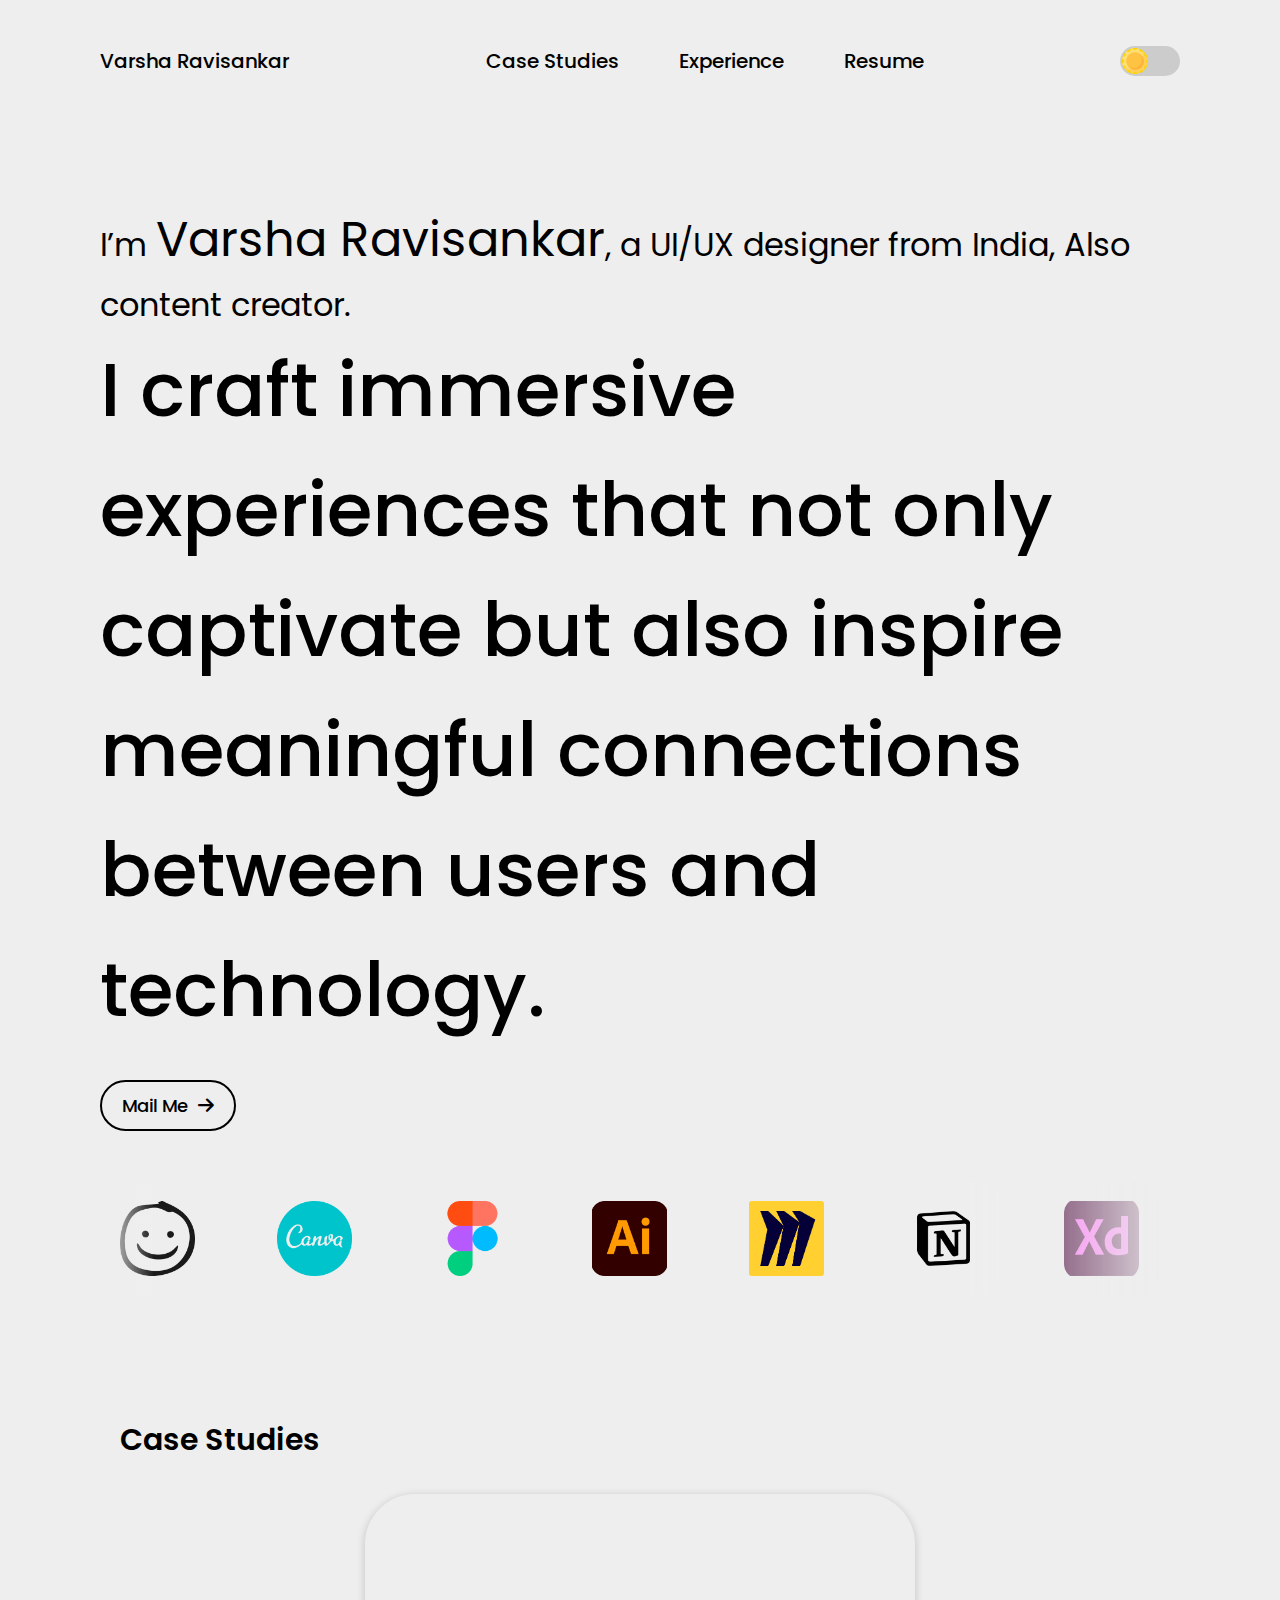
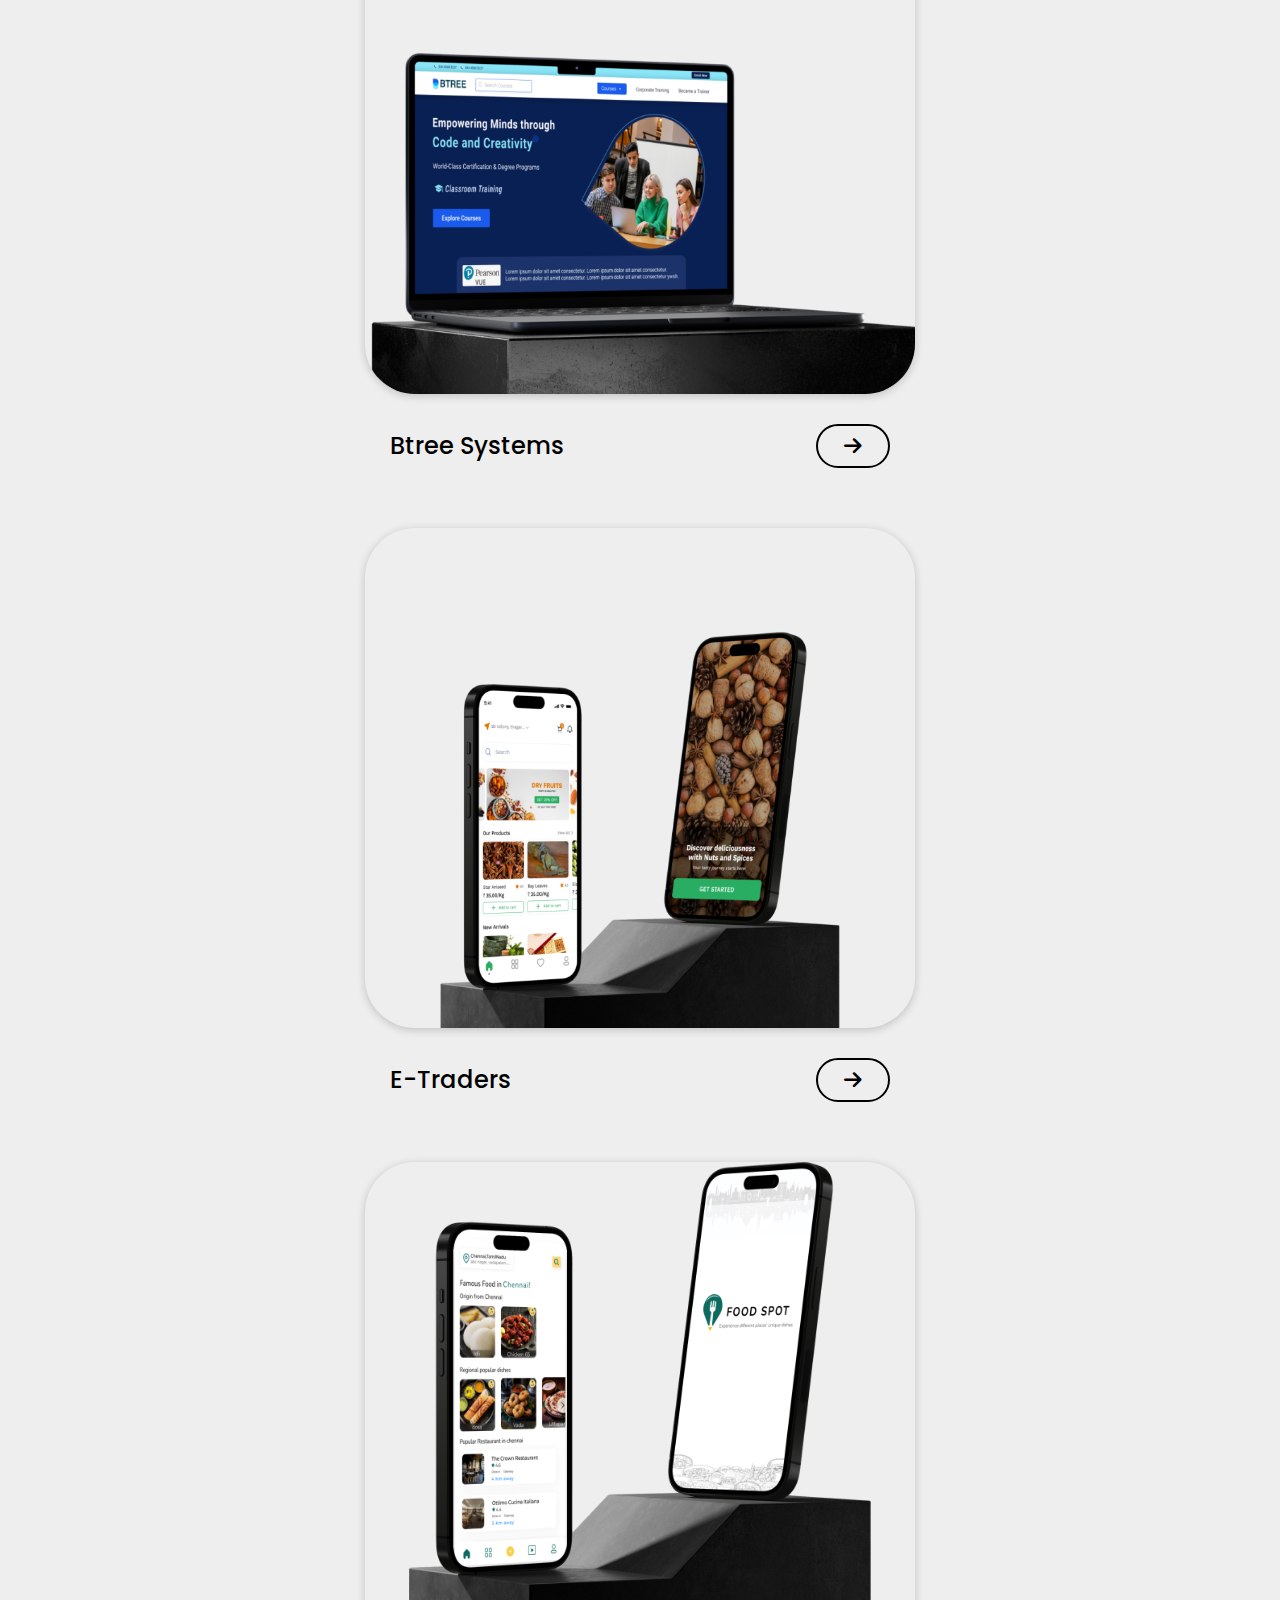
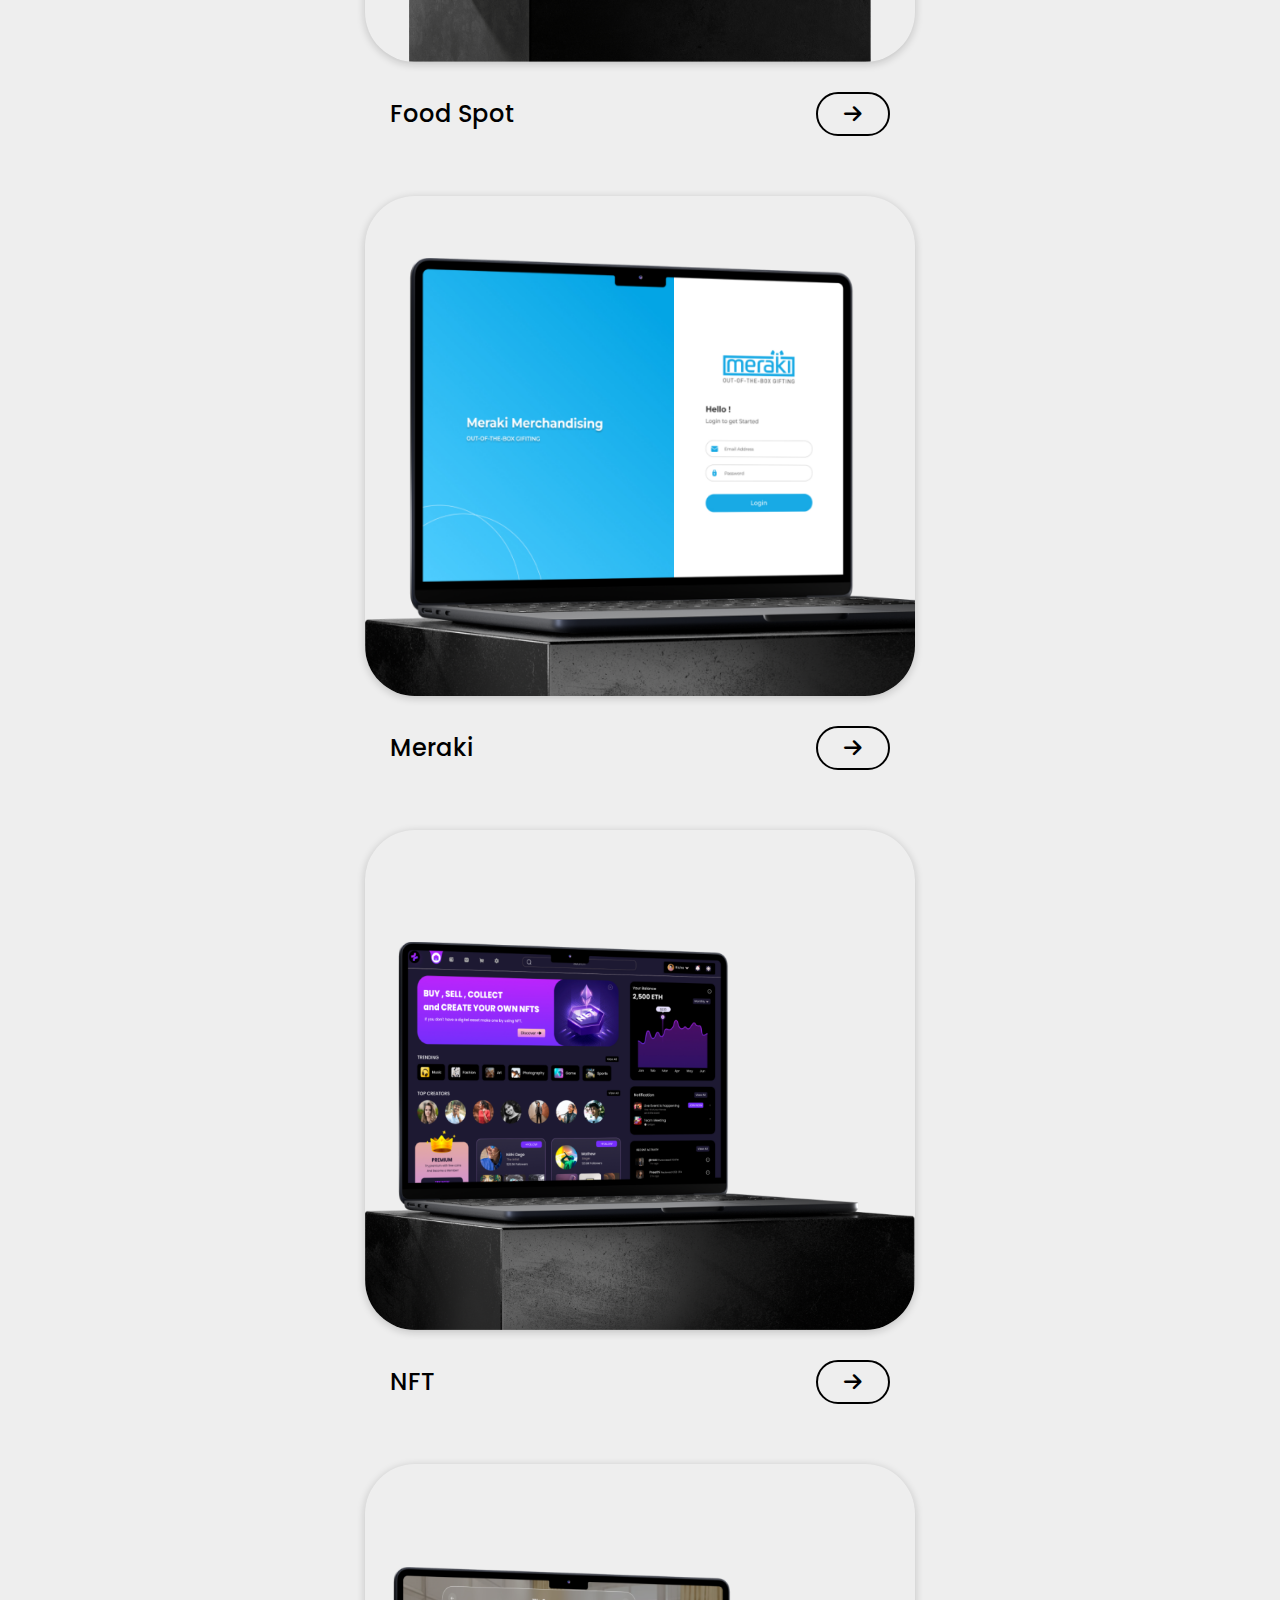
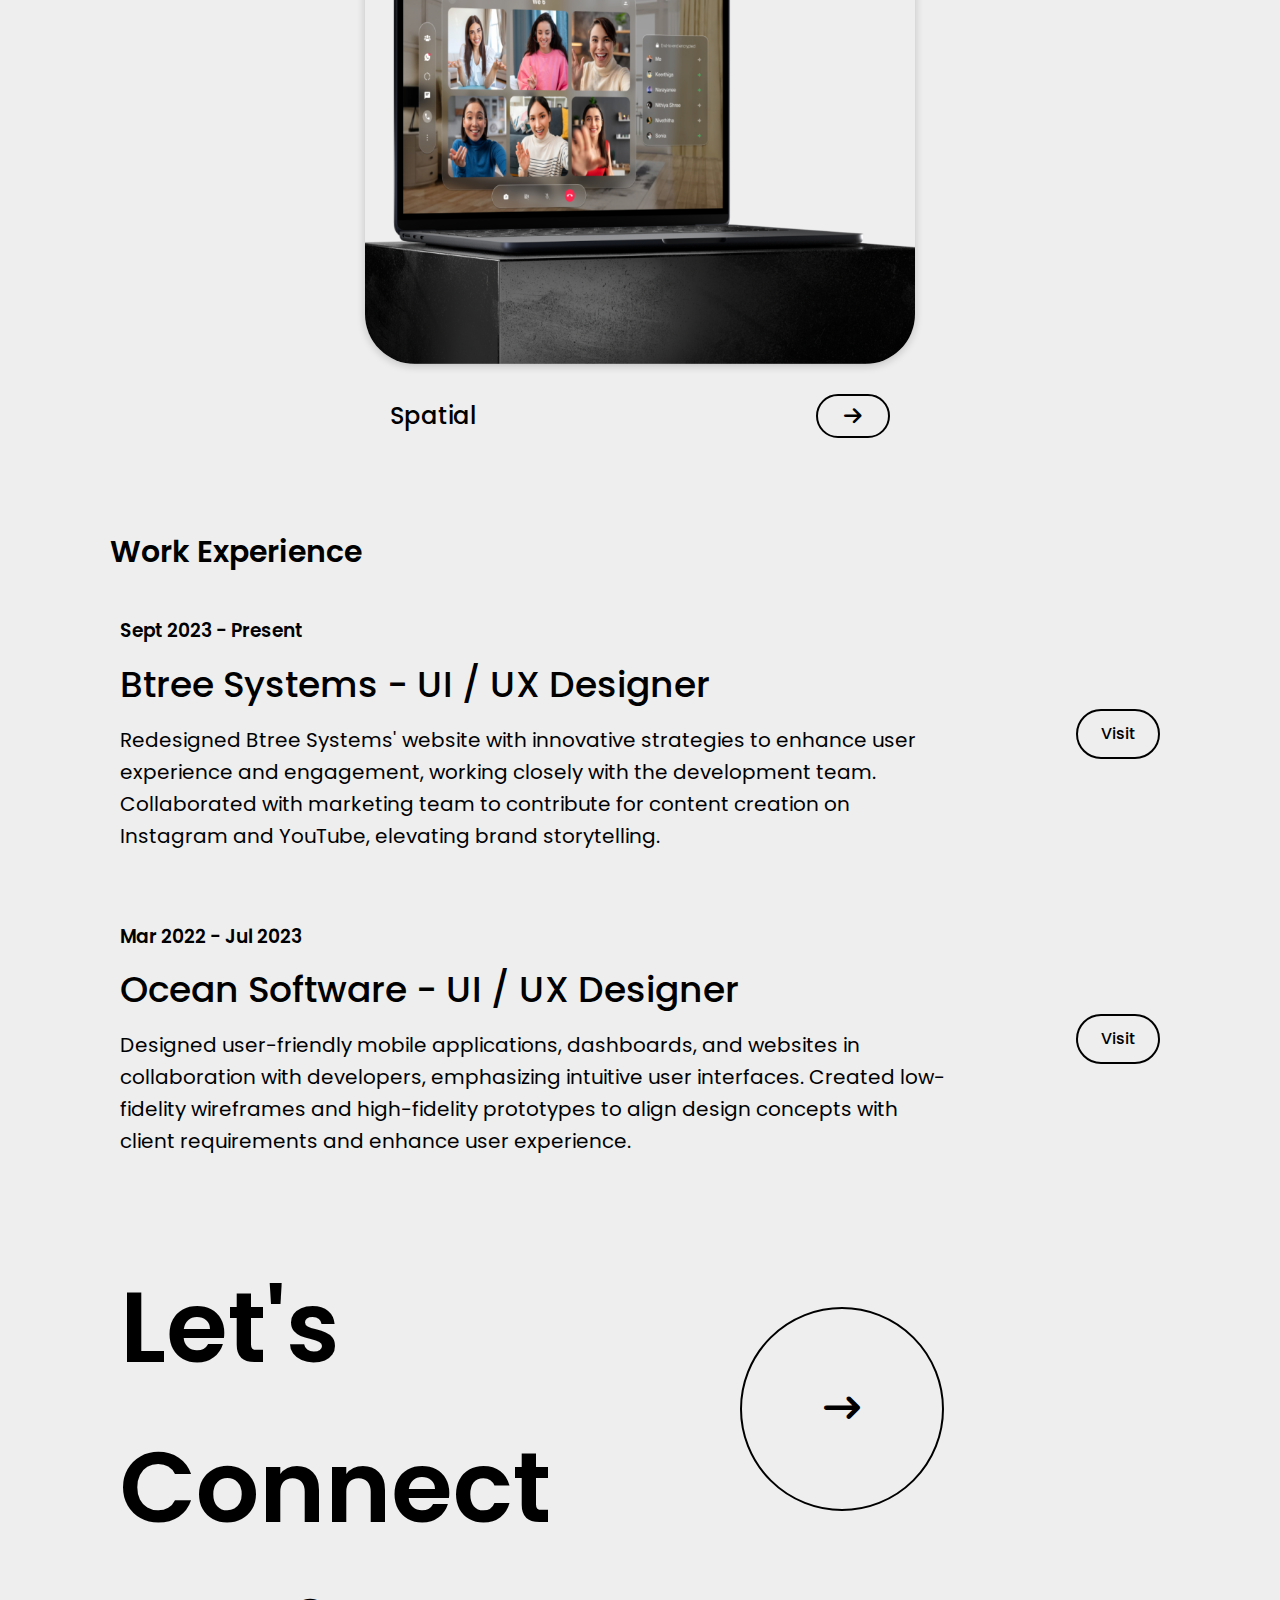
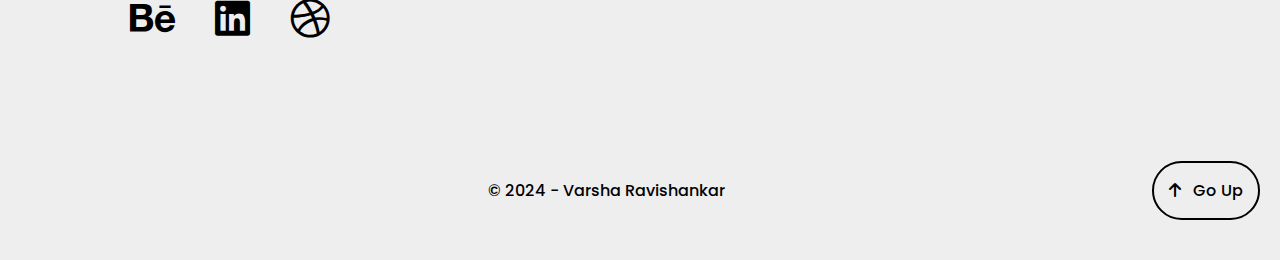
==== commit ed4db3ab: "updated nav bar links" ====
--- a/index.html
+++ b/index.html
@@ -19,9 +19,9 @@
                 <p>Varsha Ravisankar</p>
             </div>
             <ul> 
-                <li><a href="/#case-studies" class="poppins-medium">Case Studies</a></li>
-                <li><a href="/#experience" class="poppins-medium">Experience</a></li>
-                <li><a href="/#hire-me" class="poppins-medium">Resume</i></a></li>
+                <li><a href="#case-studies" class="poppins-medium">Case Studies</a></li>
+                <li><a href="#experience" class="poppins-medium">Experience</a></li>
+                <li><a href="#hire-me" class="poppins-medium">Resume</i></a></li>
             </ul>
             <div class="toggle">
                 <input type="checkbox" id="mode-toggle" class="toggle__input">
--- a/assets/style.css
+++ b/assets/style.css
@@ -14,12 +14,12 @@
 
 
 :root {
-    --background-light: #ffffff;
+    --background-light: #EEEEEE;
     --text-light: #000000;
-    --background-dark: #000000;
+    --background-dark: #111111;
     --text-dark: #ffffff;
-    --header-footer-light: #ffffff;
-    --header-footer-dark: #000000;
+    --header-footer-light: #EEEEEE;
+    --header-footer-dark: #111111;
     /* --neutral: rgb(220, 220, 220); */
     --neutral: #8c8c8c;
 }
@@ -144,21 +144,6 @@
     left: 32px;
 }
 
-/* Footer */
-/* footer {
-    background-color: var(--header-footer-light);
-    color: var(--text-light);
-    text-align: center;
-    padding: 10px 0;
-    bottom: 0;
-    width: 100%;
-    transition: background-color 0.3s ease, color 0.3s ease;
-}
-
-body.dark-mode footer {
-    background-color: var(--header-footer-dark);
-    color: var(--text-dark);
-} */
 
 
 footer {
@@ -353,6 +338,10 @@
     font-size: 32px;
 }
 
+.banner-name{
+    font-size: 48px;
+}
+
 .banner h1{
     font-size: 75px;
     margin: 0;
@@ -363,7 +352,7 @@
 button {
     font-family: 'Poppins', sans-serif;
     font-weight: 500;
-    font-size: 16px;
+    font-size: 18px;
     color: var(--text-light); /* Text color */
     background-color: var(--background-light); /* Background color */
     border: 2px solid var(--text-light); /* Border color */
@@ -374,8 +363,8 @@
     transition: background-color 0.3s ease, color 0.3s ease, border-color 0.3s ease, transform 0.2s ease;
 }
 
-.hire-me-button i{
-    margin-left: 5px;
+.mail-me i{
+    margin-left: 10px;
 }
 
 /* Hover and Focus Effects */
@@ -519,25 +508,24 @@
 
 .case-study img {
     display: block;
-    width: 600px;
+    width: 550px;
     height: 500px;
     border-radius: 50px;
-    object-position: center center;
+    object-position: bottom;
     object-fit: contain;
     image-rendering: auto;
-
-    box-shadow: 0 2px 10px rgba(0, 0, 0, 0.3);
+    box-shadow: 0 2px 8px rgba(17, 17, 17, 0.2);
 }
 
 body.dark-mode .case-study img{
-    box-shadow: 0 2px 10px rgba(255, 255, 255, 0.3);
+    box-shadow: 0 2px 8px rgba(238, 238, 238, 0.2);
 }
 
 .case-study-info {
     display: flex;
     justify-content: space-between;
     align-items: center;
-    width: 550px;
+    width: 500px;
     max-width: 100%; /* Ensure the info stays within image boundaries */
     padding: 10px;
     margin: 20px 0;
@@ -825,286 +813,4 @@
     color: var(--text-light);
 }
 
-
-
-/* Case Study Pages */
-
-.case-study-details-page{
-    margin: 10px 100px;
-}
-
-/* Base Styles for Back Button */
-
-.back-button {
-    /* top: 80px;  */
-    z-index: 1000; 
-    margin-bottom: 50px;
-}
-
-.back-link {
-    /* display: flex;  */
-    align-items: center; 
-    font-size: 16px; 
-    color: rgb(156, 153, 153);  
-    transition: color 0.3s ease;
-
-}
-
-.back-link:hover {
-    color: var(--background-dark); /* Text color on hover */
-}
-
-.back-link i {
-    margin-right: 5px; /* Space between the icon and text */
-}
-
-body.dark-mode .back-link:hover{
-    color: var(--text-dark);
-}
-
-/* Base Styles */
-
-#case-study-details {
-    text-align: left; /* Center-align text content */
-    max-width: auto; /* Limit the width for better readability */
-    margin: 0 auto; /* Center the section horizontally */
-}
-
-/* Title */
-#case-study-details h1 {
-    font-size: 36px; /* Adjust font size */
-    color: #000000; /* Dark gray color */
-    margin-bottom: 30px; /* Space below the title */
-}
-
-/* Paragraph */
-#case-study-details p {
-    font-size: 20px; /* Adjust font size */
-    color: #000000; /* Medium gray color */
-    line-height: 1.6; /* Improve readability */
-    margin-bottom: 30px; /* Space below the paragraph */
-    text-align: left;
-}
-
-
-/* Image */
-#case-study-details img {
-    /* width: 100%; 
-    height: 500px; 
-    border-radius: 20px; 
-    margin-top: 100px;
-    box-shadow: 0px 4px 10px rgba(0, 0, 0, 0.1); 
-    border-radius: 50px;
-   object-fit: fill; */
-
-
-   display: block;
-    width: 100%;
-    height: 500px;
-    margin-top: 150px;
-    border-radius: 50px;
-    object-position: center center;
-    object-fit: cover;
-    image-rendering: auto;
-}
-
-/* Dark Mode Styles */
-body.dark-mode .case-study-details {
-    color: var(--text-dark); /* Light text color in dark mode */
-}
-
-/* Dark Mode Styles */
-body.dark-mode #case-study-details h1 {
-    color: #ffffff; /* White color for dark mode */
-}
-
-body.dark-mode #case-study-details p {
-    color: #e0e0e0; /* Light gray color for dark mode */
-}
-
-/* Case Study Visit BUTTON */
-.case-study-visit-button {
-    font-family: 'Poppins', sans-serif;
-    font-weight: 500;
-    font-size: 16px;
-    color: var(--text-light); /* Initial text color */
-    background-color: var(--background-light); /* Initial background color */
-    border: 2px solid var(--text-light); /* Initial border color */
-    border-radius: 80px;
-    padding: 10px 20px;
-    cursor: pointer;
-    text-decoration: none;
-    overflow: hidden;
-    position: absolute;
-    width: 70px;/* Initial width for visibility of text */
-    transition: width 0.3s ease, background-color 0.3s ease, color 0.3s ease, border-color 0.3s ease;
-    text-align: center;
-  }
-  
-  .case-study-visit-button i {
-    position: absolute;
-    right: 10px;
-    opacity: 0; /* Initial opacity */
-    transition: opacity 0.3s ease;
-    font-size: 20px;
-    text-align: center;
-    margin-top: 2px;
-  }
-  
-  .case-study-visit-button:hover {
-    width: 100px; /* Expanded width on hover */
-    text-align: left;
-    background-color: var(--text-light); /* Background color on hover */
-    color: var(--background-light); /* Text color on hover */
-    border-color: var(--text-light); /* Border color on hover */
-    transform: scale(1.05); /* Slight scaling effect */
-  }
-  
-  .case-study-visit-button:hover i {
-    opacity: 1; /* Show icon on hover */
-    right: 15px; /* Ensure icon moves slightly */
-  }
-  
-  /* Dark Mode Styles */
-  body.dark-mode .case-study-visit-button {
-    color: var(--text-dark); /* Text color in dark mode */
-    background-color: var(--background-dark); /* Background color in dark mode */
-    border: 2px solid var(--text-dark); /* Border color in dark mode */
-  }
-  
-  body.dark-mode .case-study-visit-button:hover {
-    background-color: var(--text-dark); /* Background color on hover in dark mode */
-    color: var(--background-dark); /* Text color on hover in dark mode */
-    border-color: var(--text-dark); /* Border color on hover in dark mode */
-  }
-  
-
-  /********* Problem Statement && Solution && Result *********/
-
-  #cs-problem-statement ,
-  #cs-solution,
-  #cs-result{
-    display: flex;
-    justify-content: space-between; /* Distribute space between h2 and p */
-    gap: 20px; /* Add gap between elements if needed */
-}
-
-#cs-problem-statement h2,
-#cs-solution h2,
-#cs-result h2{
-    font-size: 24px; /* Adjust font size as needed */
-    color: #000000; /* Text color */
-    margin: 0; /* Remove default margin */
-}
-
-#cs-problem-statement p ,
-#cs-solution p,
-#cs-result p{
-    font-size: 18px; /* Adjust font size as needed */
-    color: #333333; /* Text color */
-    margin: 0; /* Remove default margin */
-    max-width: 70%; /* Adjust width as needed */
-    text-align: left; /* Align text to the right */
-}
-
-/* Dark Mode Styles */
-body.dark-mode #cs-problem-statement h2 ,
-body.dark-mode #cs-solution h2,
-body.dark-mode #cs-result h2{
-    color: #ffffff; /* White color for dark mode */
-}
-
-body.dark-mode #cs-problem-statement p ,
-body.dark-mode #cs-solution p,
-body.dark-mode #cs-result p{
-    color: #e0e0e0; /* Light gray color for dark mode */
-}
-
-/* Images */
-
-#cs-images {
-    display: flex; /* Use flexbox for layout */
-    justify-content: center; /* Center the images horizontally */
-    align-items: center; /* Center the images vertically */
-    padding: 50px; /* Add padding around the section */
-}
-
-.image-container {
-    display: flex; /* Use flexbox for layout */
-    gap: 20px; /* Space between images */
-}
-
-.cs-image {
-    width: 500px; /* Ensure the images are responsive */
-    max-width: 100%; /* Limit the maximum width of each image */
-    height: 500px; /* Maintain aspect ratio */
-    border-radius: 50px; /* Optional: add rounded corners */
-    object-fit: cover; /* Cover the image area */
-    /* padding: 20px; */
-    box-shadow: 0 4px 8px rgba(0, 0, 0, 0.2); /* Add shading */
-    transition: box-shadow 0.3s ease; /* Smooth transition for hover effect */
-}
-
-/* Dark Mode Styles */
-body.dark-mode #cs-images .cs-image {
-    filter: brightness(0.8); /* Optional: adjust brightness for dark mode */
-    box-shadow: 0 4px 8px rgba(255, 255, 255, 0.2); /* Adjust shading for dark mode */
-}
-
-/* Optional: Hover Effect */
-.cs-image:hover {
-    box-shadow: 0 8px 16px rgba(0, 0, 0, 0.3); /* Enhance shading on hover */
-}
-
-
-/* Imagery */
-
-#cs-imagery {
-    display: flex;
-    justify-content: space-between; /* Distribute space between h2 and p */
-    gap: 20px; /* Add gap between elements if needed */
-
-}
-
-#cs-imagery .content-container {
-    display: flex; /* Flexbox for horizontal layout */
-    justify-content: space-between;
-    width: 100%; /* Ensure the container uses full width */
-}
-
-#cs-imagery h2 {
-    font-size: 24px; /* Adjust font size */
-    color: #000000; /* Dark gray color */
-    margin: 0; /* Remove default margin */
-    width: 25%; /* Adjust width for positioning */
-}
-
-#cs-imagery .text-container {
-    display: flex; /* Flexbox for vertical layout */
-    flex-direction: column; /* Stack p tags vertically */
-    gap: 20px; /* Space between p tags */
-    width: 70%; /* Adjust width for positioning */
-}
-
-#cs-imagery p {
-    font-size: 16px; /* Adjust font size */
-    color: #000000; /* Medium gray color */
-    line-height: 1.6; /* Improve readability */
-    margin: 0; /* Remove default margin */
-    text-align: left; /* Align text to the left */
-    max-width: 100%; /* Adjust width as needed */
-    text-align: left; /* Align text to the right */
-}
-
-/* Dark Mode Styles */
-body.dark-mode #cs-imagery h2 {
-    color: #ffffff; /* Light color for dark mode */
-}
-
-body.dark-mode #cs-imagery p {
-    color: #dddddd; /* Light gray color for dark mode */
-}
-
-
 /* Media Queries */
-
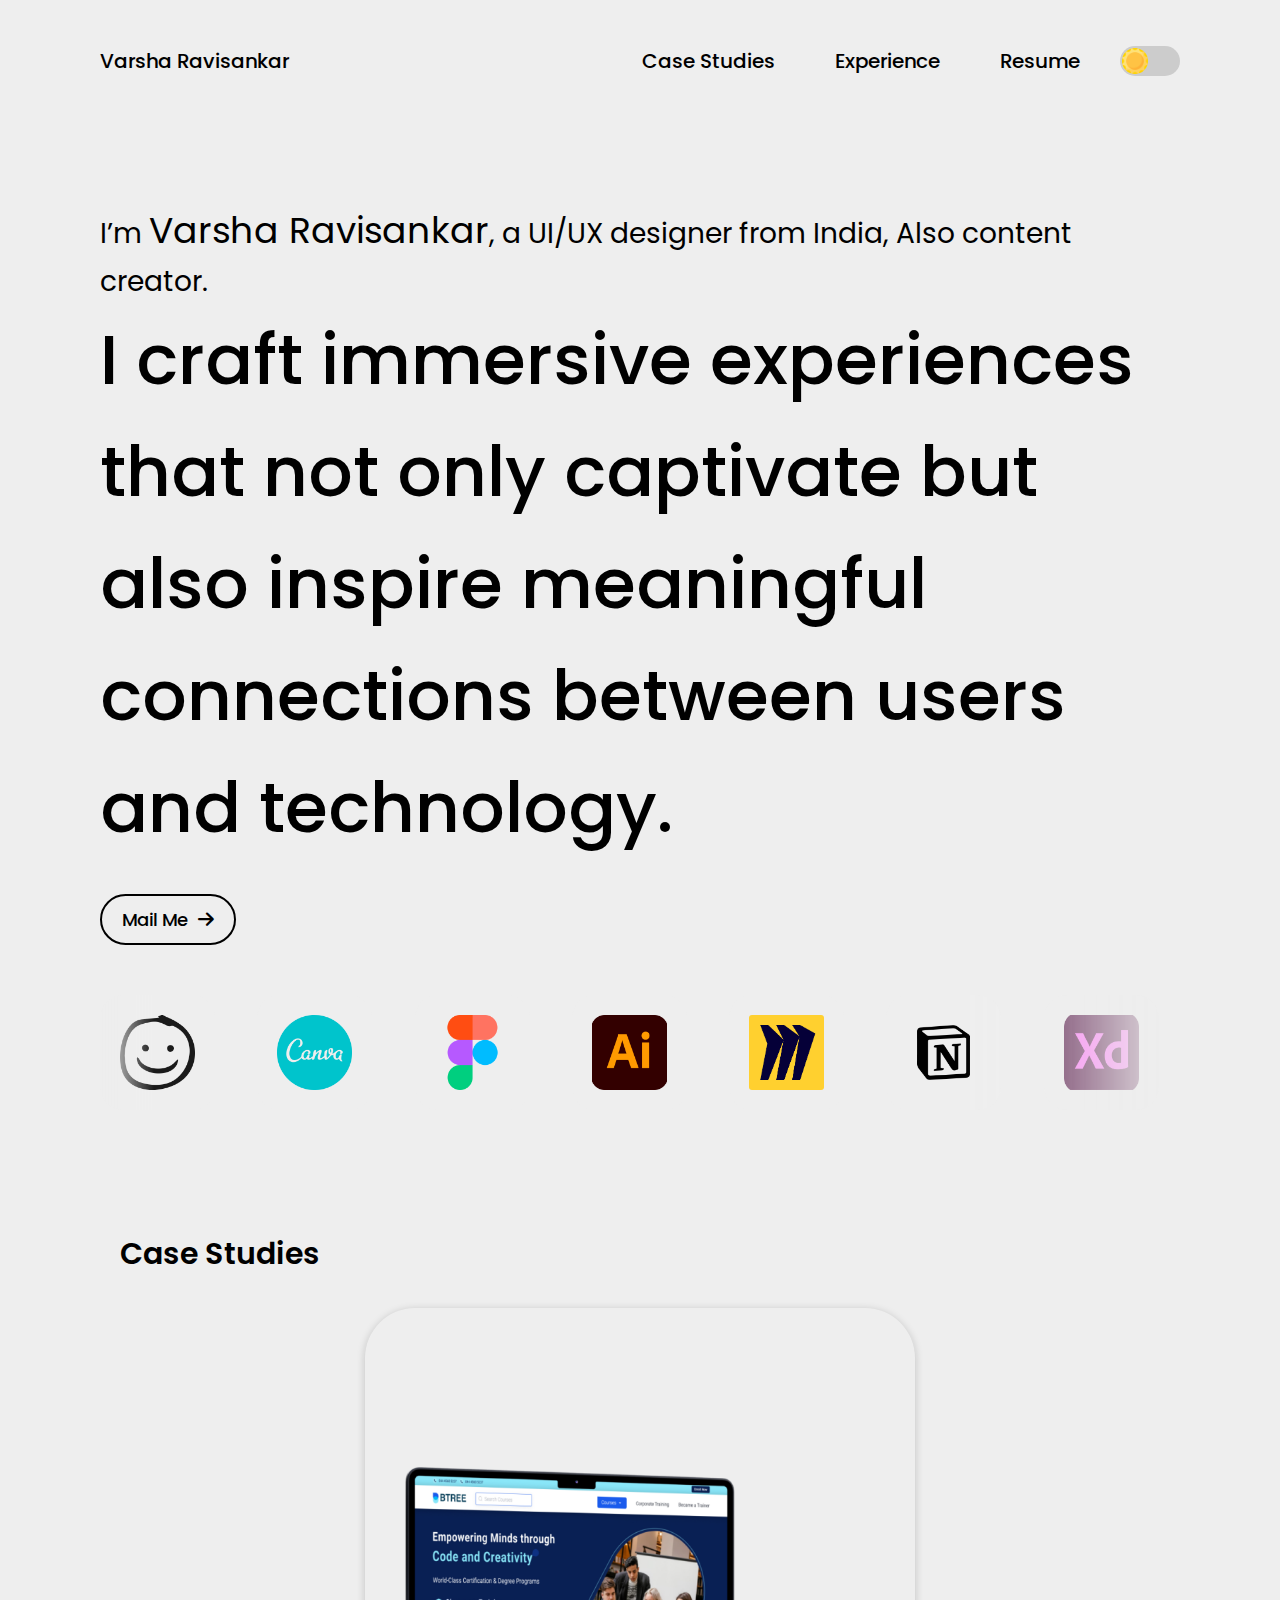
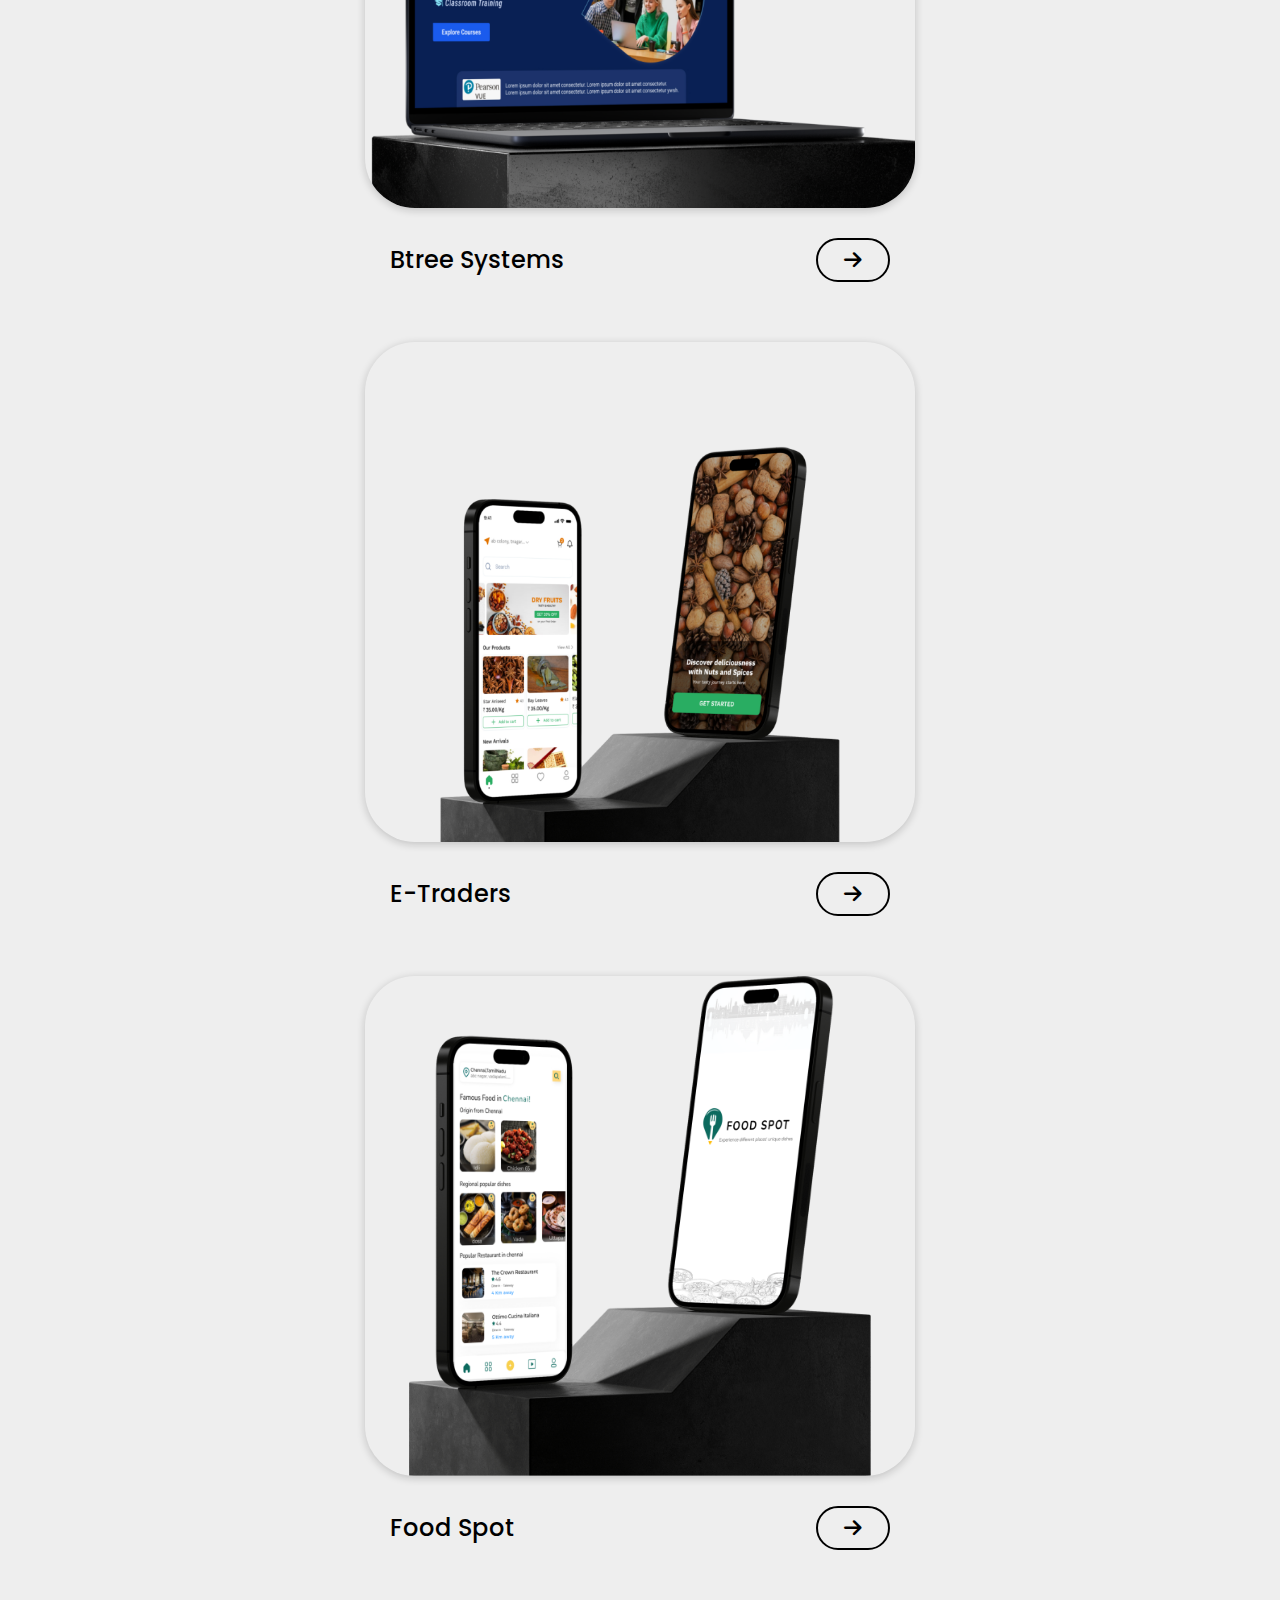
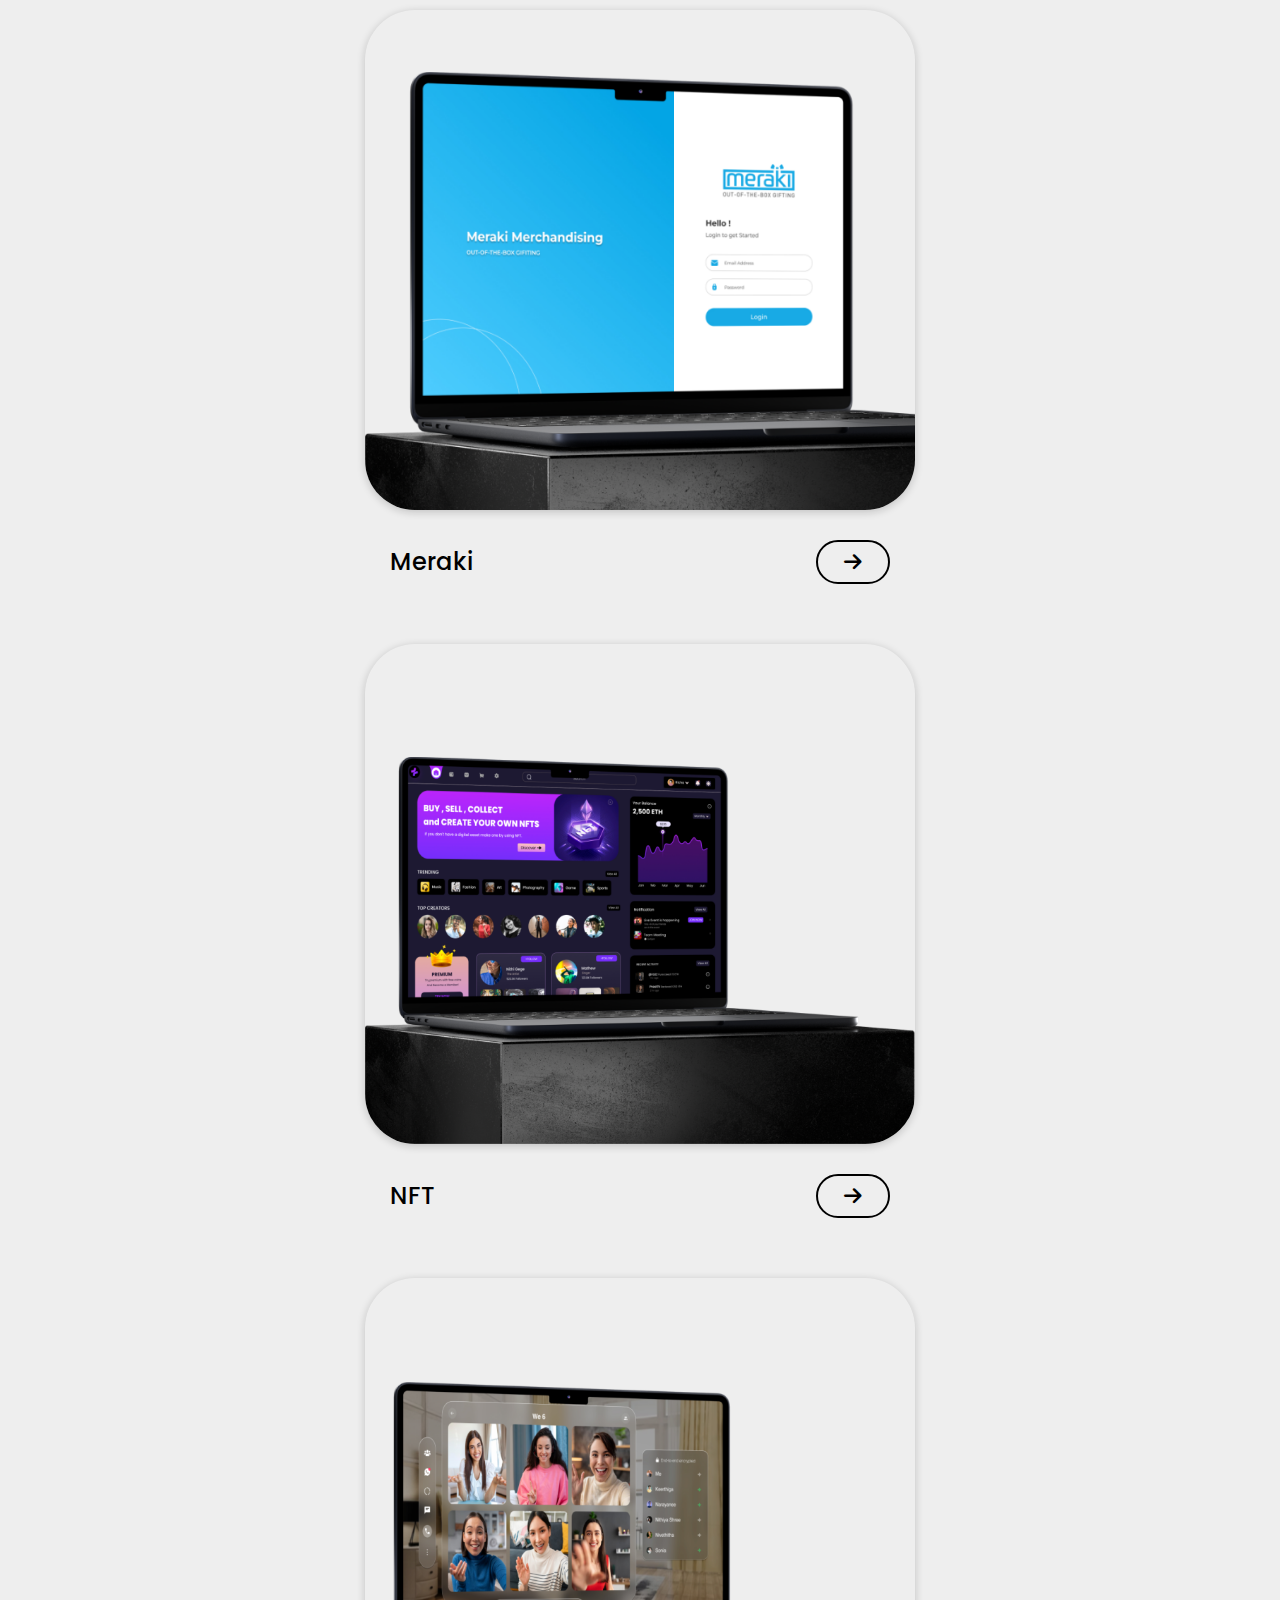
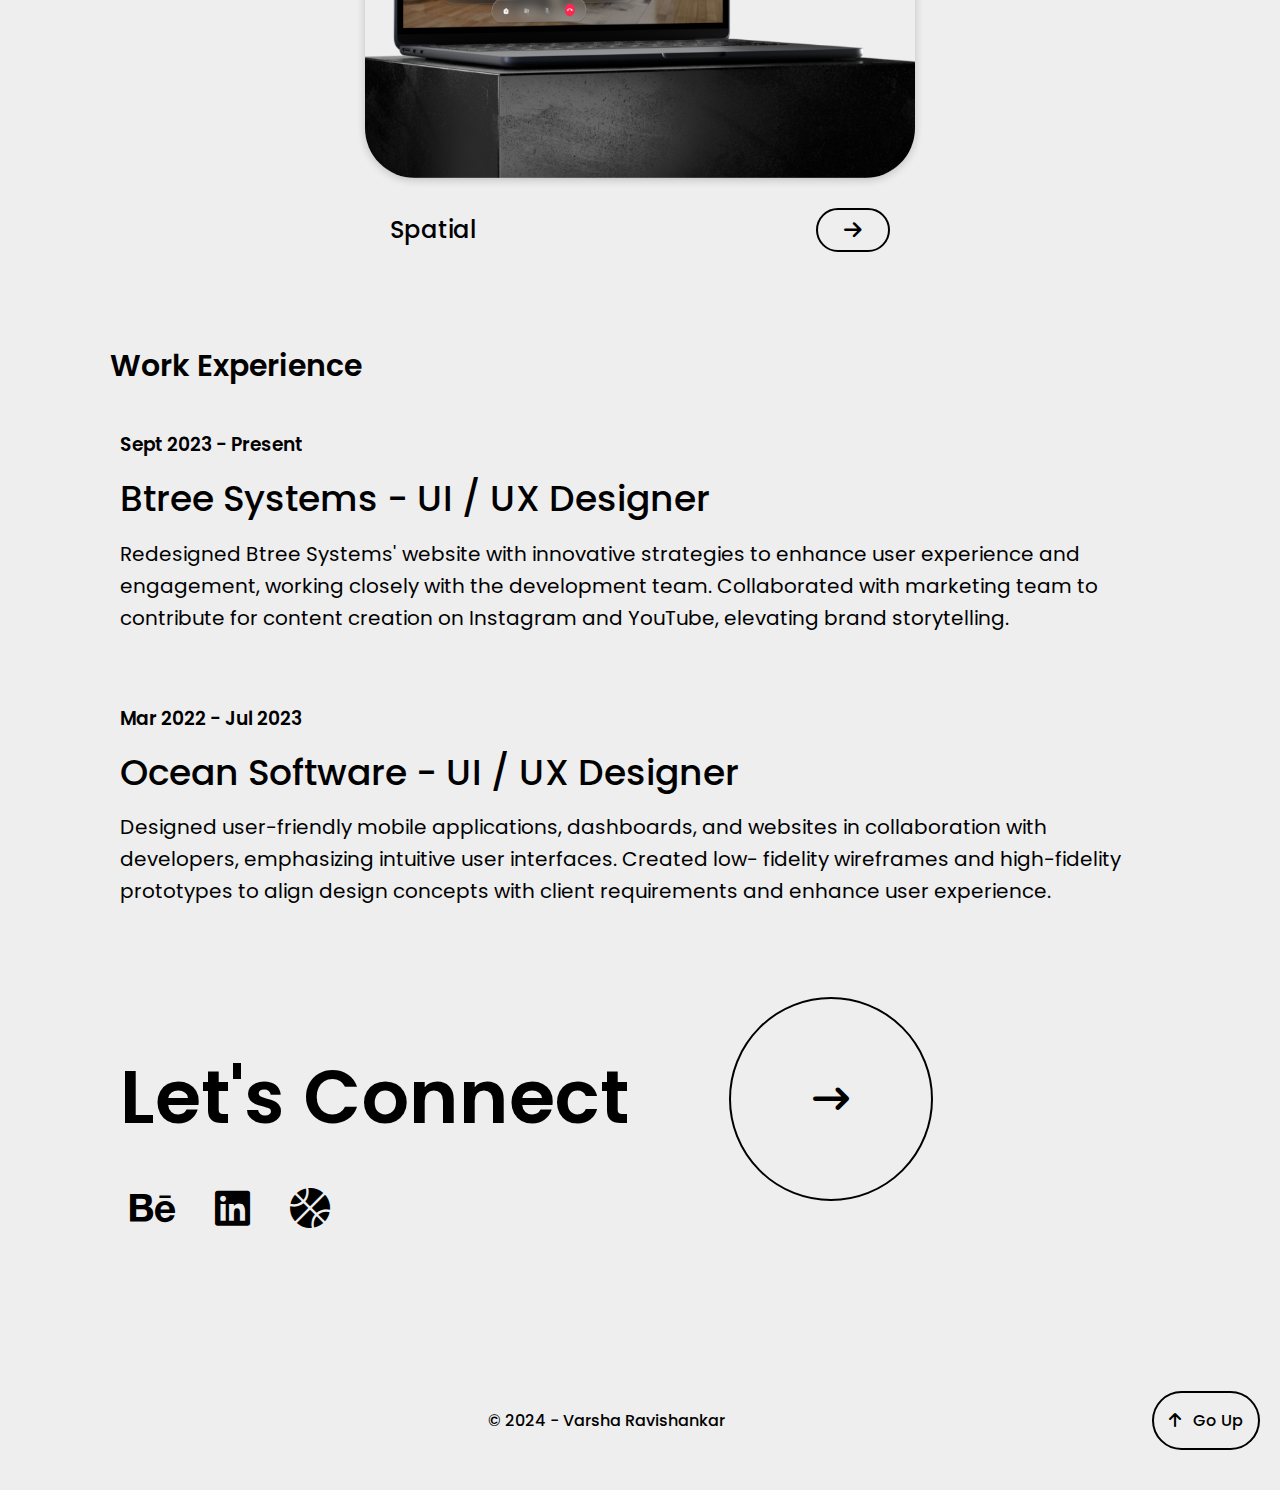
==== commit ab5de680: "added burger menu" ====
--- a/index.html
+++ b/index.html
@@ -14,18 +14,21 @@
 </head>
 <body class="poppins-regular">
     <header>
-        <nav>
+        <nav class="navbar" id="navbar">
             <div class="logo-name poppins-semibold">
                 <p>Varsha Ravisankar</p>
             </div>
-            <ul> 
-                <li><a href="#case-studies" class="poppins-medium">Case Studies</a></li>
-                <li><a href="#experience" class="poppins-medium">Experience</a></li>
-                <li><a href="#hire-me" class="poppins-medium">Resume</i></a></li>
-            </ul>
-            <div class="toggle">
-                <input type="checkbox" id="mode-toggle" class="toggle__input">
-                <label for="mode-toggle" class="toggle__label"></label>
+            <i class="fa-solid fa-bars" id="menu-icon" aria-hidden="true"></i>
+            <div class="nav-right">
+                <ul class="navbar-link"> 
+                    <li><a href="#case-studies" class="poppins-medium">Case Studies</a></li>
+                    <li><a href="#experience" class="poppins-medium">Experience</a></li>
+                    <li><a href="assets/images/Resume/Varsha Ravisankar Resume.pdf" class="poppins-medium" target="_blank">Resume</i></a></li>
+                </ul>
+                <div class="toggle">
+                    <input type="checkbox" id="mode-toggle" class="toggle__input">
+                    <label for="mode-toggle" class="toggle__label"></label>
+                </div>
             </div>
         </nav>
     </header>
@@ -74,7 +77,7 @@
                         <a href="https://www.behance.net/gallery/173407645/E-traders-Mobile-App" class="case-study-arrow" target="_blank"><i class="fas fa-arrow-right"></i></a>
                     </div>
                 </div>
-                <div class="case-study">
+                <div class="case-study food-spot">
                     <img src="assets/images/case-study/foodspot.png" alt="Food Spot Homepage Image">
                     <div class="case-study-info">
                         <a href="https://www.behance.net/gallery/149378975/FOOD-SPOT-UXUI-CaseStudy" class="case-study-link" target="_blank">Food Spot</a>
@@ -119,7 +122,6 @@
                         Collaborated with marketing team to contribute for content creation on Instagram and YouTube, elevating brand storytelling.
                     </p>
                 </div>
-                <a href="#visit" class="visit-button">Visit <i class="fas fa-arrow-right"></i></a>
             </div>
         
             <!-- Experience 2 -->
@@ -132,7 +134,6 @@
                         Created low- fidelity wireframes and high-fidelity prototypes to align design concepts with client requirements and enhance user experience.
                     </p>
                 </div>
-                <a href="#visit" class="visit-button">Visit <i class="fas fa-arrow-right"></i></a>
             </div>
         </section>
         
@@ -144,20 +145,20 @@
                     <div class="social-links">
                         <a href="https://www.behance.net/rvarsha" class="social-link" target="_blank"> <i class="fab fa-behance"></i></a>
                         <a href="https://www.linkedin.com/in/varsharavisankar/" class="social-link" target="_blank"><i class="fab fa-linkedin"></i></a>
-                        <a href="https://dribbble.com/Var-sha-uix" class="social-link" target="_blank"> <i class="fab fa-dribbble"></i></a>
+                        <a href="https://dribbble.com/Var-sha-uix" class="social-link" target="_blank"> <i class="fa-solid fa-basketball"></i></a>
                     </div>
                 </div>
                 <a href="mailto:varsharavisankar0705@gmail.com" class="circle-link">
                     <div class="circle-content">
                         <span class="rotating-arrow"><i class="fa-solid fa-arrow-right-long"></i></span>
-                        <span class="hire-me-text">Mail Me</span>
+                        <span class="hire-me-text">Let's Talk</span>
                     </div>
                 </a>
             </div>
         </section>
 
     </main>
-    <footer>
+    <footer class="footer">
         <div class="footer-content">
             <p class="poppins-medium">&copy; 2024 - Varsha Ravishankar</p>
             <button class="go-up-button" onclick="scrollToTop()">
--- a/assets/style.css
+++ b/assets/style.css
@@ -75,6 +75,13 @@
     font-size: 20px;
 }
 
+.nav-right{
+    display: flex;
+    align-items: center;
+    justify-content: space-between;
+    gap: 10px;
+}
+
 nav ul {
     list-style: none;
     padding: 0;
@@ -102,6 +109,11 @@
 
 body.dark-mode nav ul li a:hover {
     color: var(--neutral);
+}
+
+#menu-icon{
+    font-size: 32px;
+    display: none;
 }
 
 .toggle {
@@ -335,15 +347,15 @@
 
 .banner h2{
     margin: 0;
-    font-size: 32px;
+    font-size: 28px;
 }
 
 .banner-name{
-    font-size: 48px;
+    font-size: 36px;
 }
 
 .banner h1{
-    font-size: 75px;
+    font-size: 70px;
     margin: 0;
     max-height: auto;
 }
@@ -516,6 +528,9 @@
     image-rendering: auto;
     box-shadow: 0 2px 8px rgba(17, 17, 17, 0.2);
 }
+.food-spot img{
+   overflow: hidden;
+}
 
 body.dark-mode .case-study img{
     box-shadow: 0 2px 8px rgba(238, 238, 238, 0.2);
@@ -608,7 +623,7 @@
 }
 
 .experience-text {
-    max-width: 80%; /* Adjust width as needed */
+    max-width: 100%; /* Adjust width as needed */
 }
 
 .experience-text h3 {
@@ -707,7 +722,7 @@
 
 .hire-me-content h1 {
     margin-bottom: 20px;
-    font-size: 100px;
+    font-size: 75px;
 }
 
 
@@ -814,3 +829,451 @@
 }
 
 /* Media Queries */
+
+/* Mobile devices – 480px and below */
+@media (max-width: 480px) {
+    /* Add your styles for mobile devices here */
+     /* Add your styles for mobile devices here */
+     /* .homepage{
+        margin: 10px 20px;
+    }
+header{
+    width: auto;
+    z-index: 100;
+}
+    #menu-icon{
+        display: block;
+    }
+
+    .nav-right{
+        display: none;
+    }
+
+    .active{
+        display: block;
+    }
+    
+    nav {
+        padding: 5px 25px;
+        font-size: 16px;
+    }
+    
+    nav ul li {
+        font-size: 12px;
+    } */
+    .homepage {
+        margin: 10px 20px;
+        /* transition: transform 0.3s ease-in-out; */
+    }
+
+    header {
+        width: auto;
+        z-index: 100;
+    }
+
+    #menu-icon {
+        display: block;
+    }
+
+    .nav-right {
+        display: none; /* Initially hide the nav-right */
+        position: absolute;
+        top: 100%; /* Position it right below the header */
+        right: 100px; /* Align it to the right side */
+        width: 200px; /* Adjust width as needed */
+        z-index: 999;
+        text-align: center; /* Align text to the right */
+    }
+
+    .toggle{
+        margin-top: 10px;
+    }
+
+    .nav-right.active {
+        display: block; /* Show nav-right when active */
+    }
+    
+    nav {
+        padding: 5px 25px;
+        font-size: 16px;
+        position: relative;
+    }
+    
+    .navbar-link {
+        display: flex;
+        flex-direction: column; /* Arrange items one below the other */
+        padding: 0;
+        margin: 0;
+    }
+
+    .navbar-link li {
+        font-size: 14px;
+        margin: 5px 0;
+        list-style: none; /* Remove bullet points */
+    }
+
+    .navbar-link a {
+        text-decoration: none;
+        padding: 10px;
+        display: block;
+    }
+    section {
+        padding: 20px 0;
+    }
+    
+    .banner h2{
+        margin: 0 auto;
+        font-size: 16px;
+        text-align: center;
+        margin-bottom: 30px;
+        
+    }
+    
+    .banner-name{
+        font-size: 20px;
+    }
+    
+    .banner h1{
+        font-size: 30px;
+        margin: 0;
+    }
+
+    button {
+    font-size: 16px;
+    padding: 5px 15px;
+    }
+
+    .carousel-images {
+        gap: 60px;
+    }
+    
+    .carousel-images img {
+        width: 50px; 
+        height: 50px;
+        padding: 15px;
+    }
+    
+    .case-study-grid {
+        gap: 20px;
+       
+    }
+
+    .case-studies h2{
+    font-size: 24px;
+     margin: 0 0 30px 0;
+    }
+    
+    .case-study {
+        flex: 1 1 calc(50% - 20px);
+    }
+    .case-study img {
+        width: 320px;
+        height: 300px;
+         border-radius: 30px;
+    }
+    
+    .case-study-info {
+        width: 300px;
+    }
+    
+    .case-study-link {
+        font-size: 16px;
+    }
+    
+    .case-study-arrow {
+        border-radius: 50px;
+        padding: 5px 10px;
+        width: 20px;
+        height: 20px;
+    }
+    .case-study-arrow i {
+        font-size: 16px;
+    }
+    
+.experience-content {
+    padding: 10px;
+    margin-bottom: 20px;
+}
+    
+.experience h2 {
+    font-size: 24px;
+    margin: 20px 0 20px 0;
+}
+
+.experience-text h3 {
+   font-size: 16px;
+}
+    
+    .experience-text h1 {
+        font-size: 18px;
+    }
+                
+    .experience-text p {
+        font-size: 16px;
+    }
+    
+    .hire-me-content {
+        max-width: 35%;
+    }
+    
+    .hire-me-content h1 {
+        font-size: 35px;
+    }
+    
+    .social-link {
+        font-size: 25px;
+    }
+    
+    .circle-link {
+        width: 100px;
+        height: 100px;
+    }
+
+    footer{
+         padding: 0px;
+          width: 100%;
+    }
+    
+    .footer-content {
+        width: 100%;
+        padding: 0 30px;
+       
+    }
+
+    .footer-content p{
+        font-size: 12px;
+    }
+    .go-up-button {
+    font-size: 12px;
+    border-radius: 80px;
+    padding: 10px;
+}
+
+.footer-content i{
+    margin-right: 4px; 
+}
+  }
+  
+  /* iPads and Tablets – 481px — 768px */
+  @media only screen and (min-width: 481px) and (max-width: 768px) {
+    /* Add your styles for iPads and tablets here */
+  }
+  
+  /* Small screens and Laptops – 769px — 1024px */
+  @media only screen and (min-width: 769px) and (max-width: 1024px) {
+   
+    
+/* *{
+    max-width: 1024px;
+}
+
+.homepage{
+    margin: 20px 30px;
+}
+
+nav {
+    padding: 5px 50px;
+    font-size: 16px;
+}
+
+nav ul li {
+    margin: 0 20px;
+}
+
+section {
+    padding: 50px 0;
+}
+
+.banner h2{
+    margin: 10px 0;
+    font-size: 24px;
+}
+
+.banner-name{
+    font-size: 30px;
+}
+
+.banner h1{
+    font-size: 50px;
+    margin: 0;
+    max-height: auto;
+}
+
+.carousel-images {
+    gap: 60px;
+}
+
+.carousel-images img {
+    width: 60px; 
+    height: 60px;
+    padding: 15px;
+}
+
+.case-study img {
+    width: 420px;
+    height: 350px;
+}
+
+.case-study-info {
+    width: 400px;
+}
+
+.case-study-link {
+    font-size: 20px;
+}
+
+.case-study-arrow i {
+    font-size: 20px;
+}
+
+.hire-me-content h1 {
+    font-size: 60px;
+}
+
+.social-link {
+    font-size: 40px;
+    color: var(--text-light);
+    transition: color 0.3s ease;
+    padding-left: 10px;
+}
+
+
+.circle-link {
+    width: 150px;
+    height: 150px;
+}
+
+.footer-content {
+    width: 90%;
+}
+
+footer {
+    padding: 0px;
+    width: 100%;
+} */
+
+
+
+.homepage{
+    margin: 20px 30px;
+}
+
+nav {
+    padding: 5px 50px;
+    font-size: 16px;
+}
+
+nav ul li {
+    margin: 0 15px;
+}
+
+section {
+    padding: 50px 0;
+}
+
+.banner h2{
+    margin: 10px 0;
+    font-size: 18px;
+}
+
+.banner-name{
+    font-size: 20px;
+}
+
+.banner h1{
+    font-size: 40px;
+    margin: 0;
+    max-height: auto;
+}
+
+.carousel-images {
+    gap: 60px;
+}
+
+.carousel-images img {
+    width: 60px; 
+    height: 60px;
+    padding: 15px;
+}
+
+.case-study-grid {
+    gap: 20px;
+   
+}
+
+.case-study {
+    flex: 1 1 calc(50% - 20px);
+}
+.case-study img {
+    width: 320px;
+    height: 300px;
+     border-radius: 30px;
+}
+
+.case-study-info {
+    width: 300px;
+}
+
+.case-study-link {
+    font-size: 16px;
+}
+
+.case-study-arrow {
+    border-radius: 50px;
+    padding: 5px 10px;
+    width: 20px;
+    height: 20px;
+}
+.case-study-arrow i {
+    font-size: 16px;
+}
+
+      
+.experience-text h1 {
+    font-size: 30px;
+}
+            
+.experience-text p {
+    font-size: 18px;
+}
+
+.hire-me-content {
+    max-width: 75%;
+}
+
+.hire-me-content h1 {
+    font-size: 60px;
+}
+
+.social-link {
+    font-size: 40px;
+    color: var(--text-light);
+    transition: color 0.3s ease;
+    padding-left: 10px;
+}
+
+.circle-link {
+    width: 150px;
+    height: 150px;
+}
+
+.footer-content {
+    width: 90%;
+}
+
+footer {
+    padding: 0px;
+    width: 100%;
+}
+  }
+  
+  /* Large screens and Desktops – 1025px — 1200px */
+  @media only screen and (min-width: 1025px) and (max-width: 1200px) {
+    /* Add your styles for large screens and desktops here */
+  }
+  
+  /* TV and Extra Large Screens – 1201px and more */
+  @media only screen and (min-width: 1201px) {
+    /* Add your styles for TV and extra-large screens here */
+  }
+  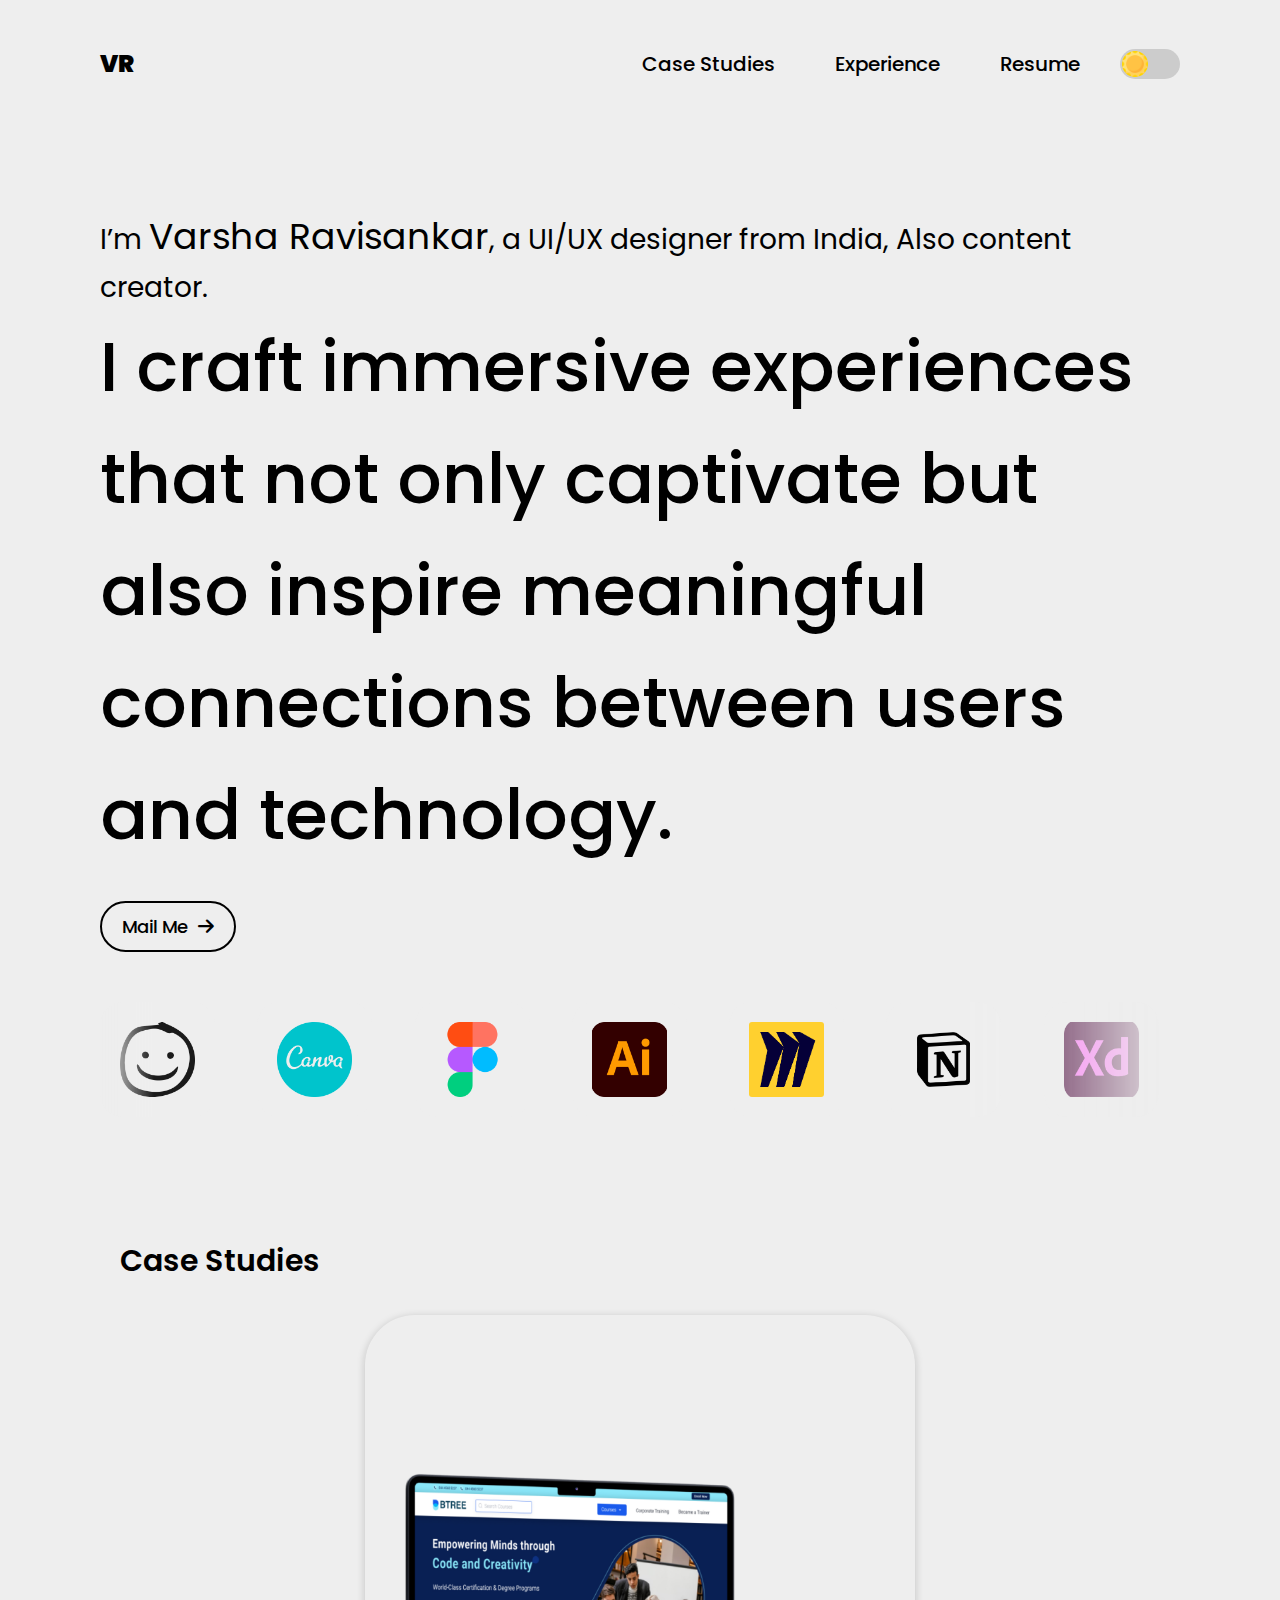
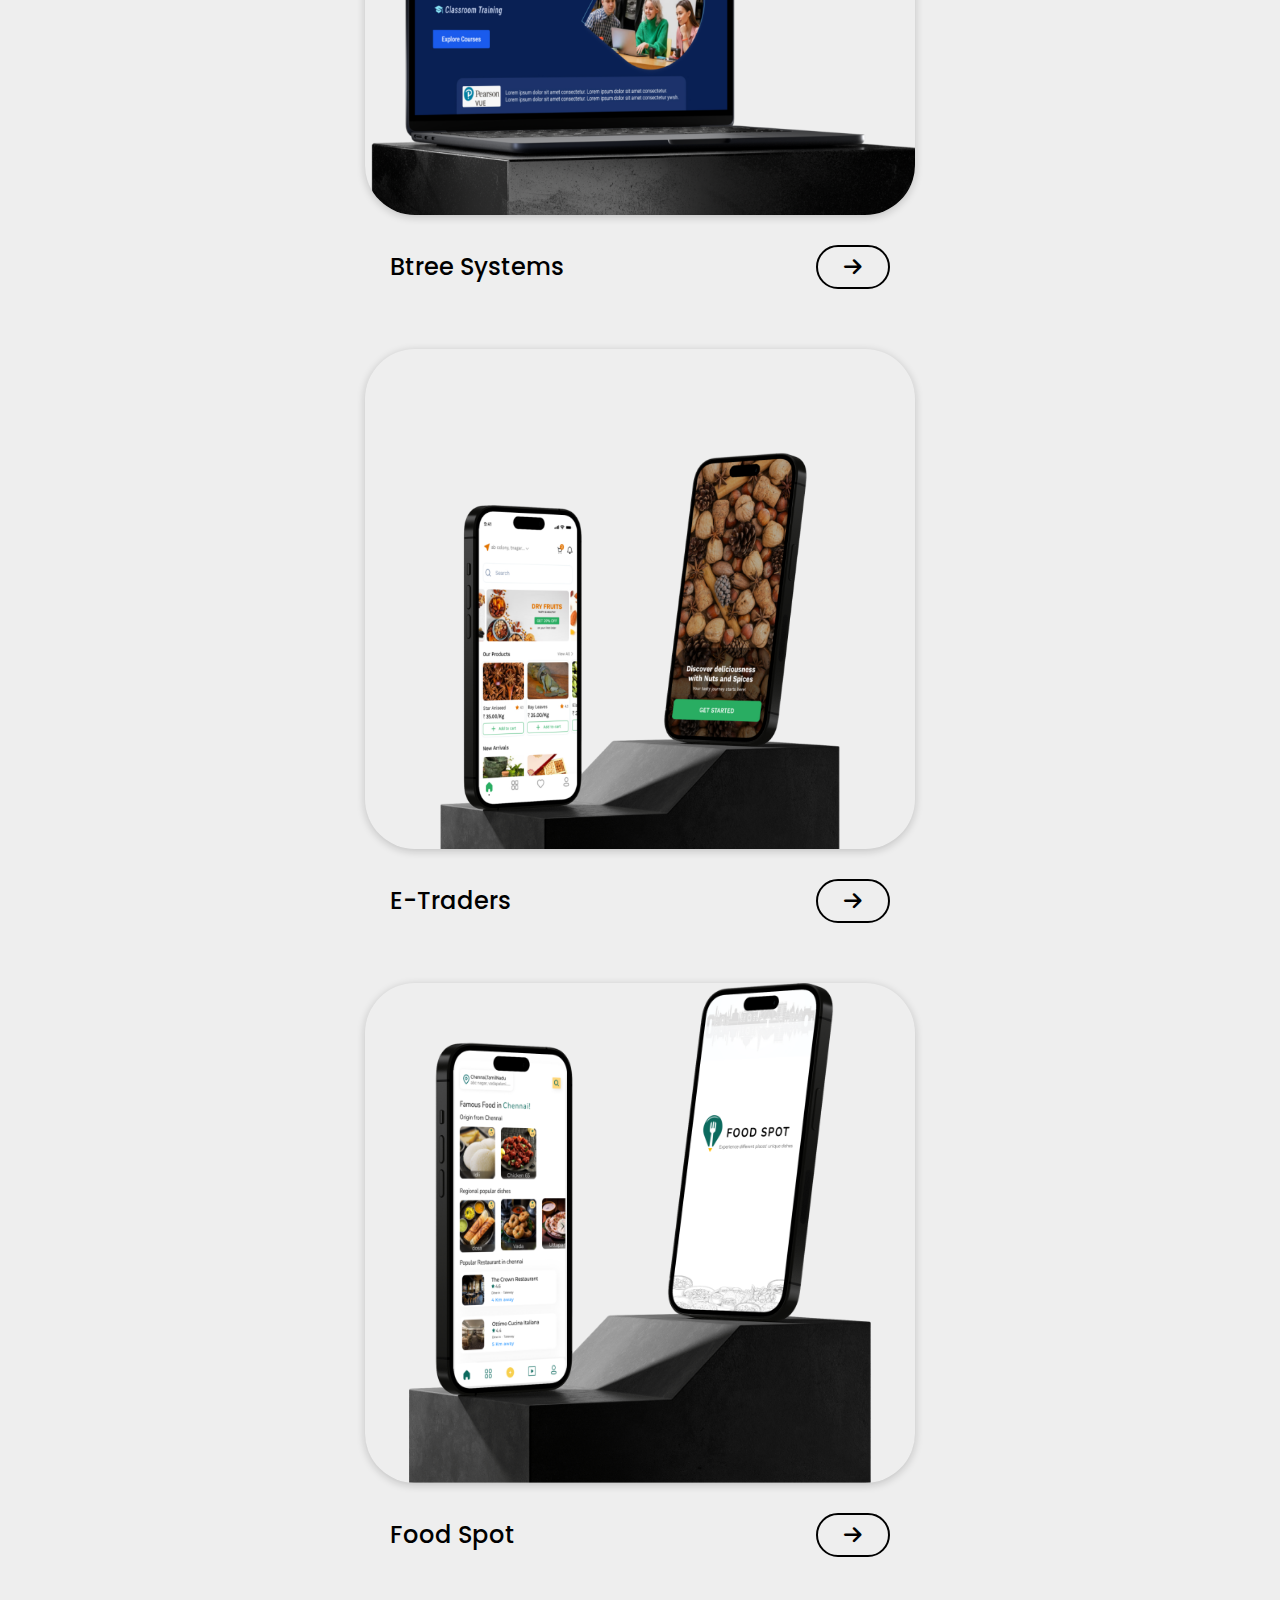
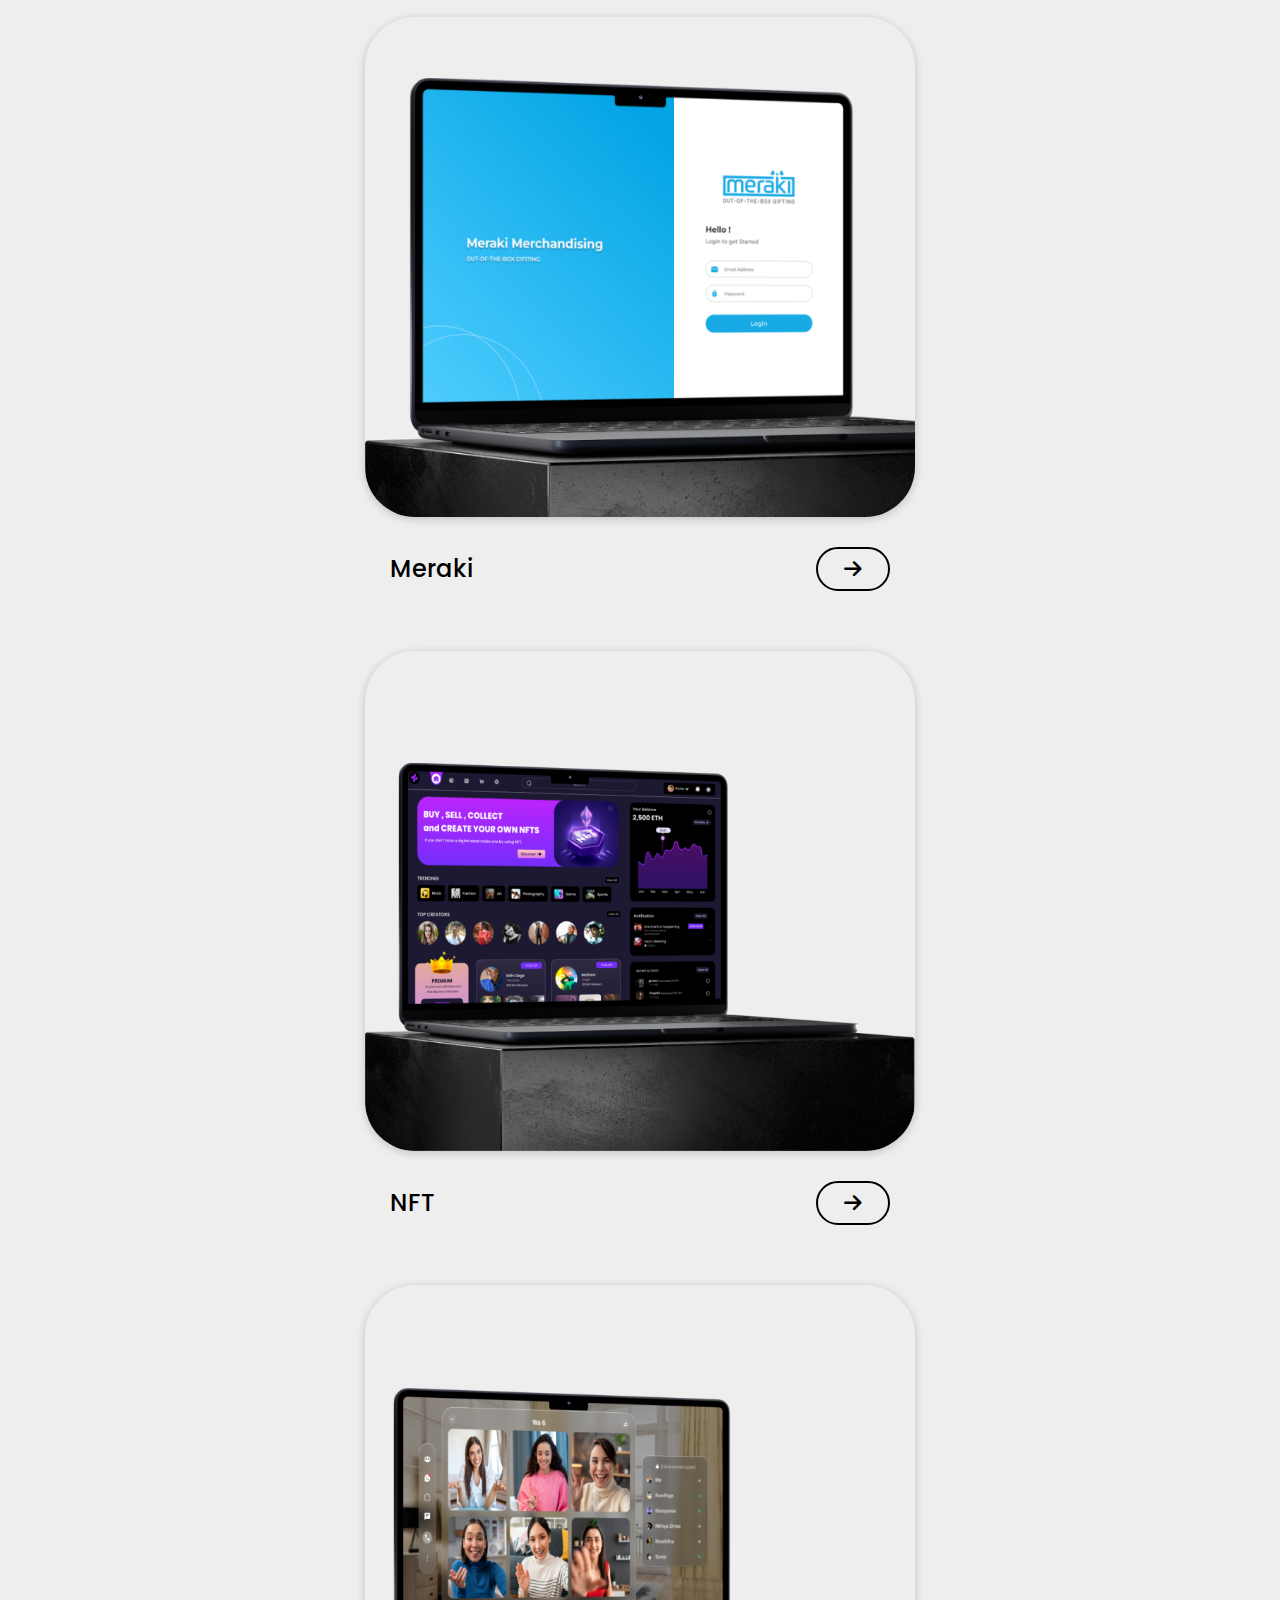
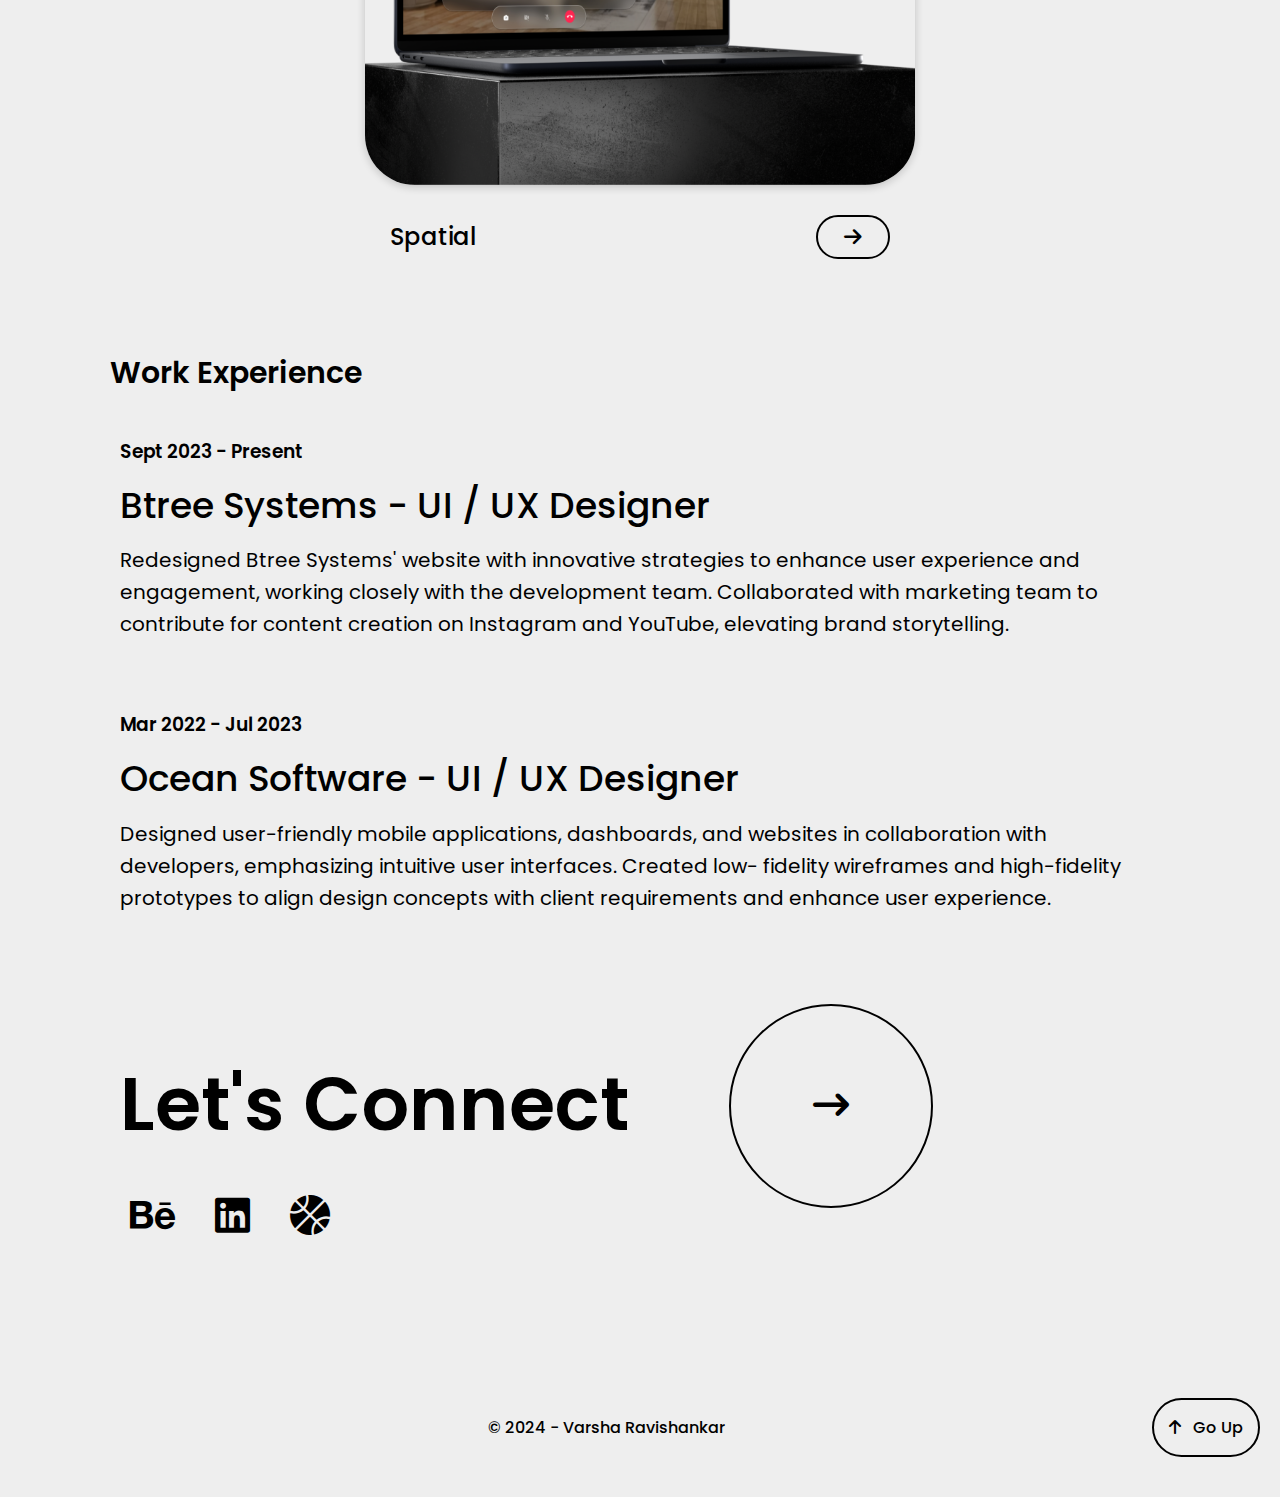
==== commit 8c74cfcf: "updated fav icon and header logo" ====
--- a/index.html
+++ b/index.html
@@ -11,12 +11,20 @@
     <link href="https://fonts.googleapis.com/css2?family=Poppins:wght@100;200;300;400;500;600;700;800;900&display=swap" rel="stylesheet">
     <!-- Font Awesome -->
     <link rel="stylesheet" href="https://cdnjs.cloudflare.com/ajax/libs/font-awesome/6.0.0-beta3/css/all.min.css">
+
+    <!-- Fav Icon -->
+    <link rel="icon" href="assets/images/logo/Varsha logo black.png" type="image/x-icon">
+
 </head>
 <body class="poppins-regular">
     <header>
         <nav class="navbar" id="navbar">
             <div class="logo-name poppins-semibold">
-                <p>Varsha Ravisankar</p>
+                <p>VR</p>
+                <!-- <div class="logo-name">
+                    <img class="logo-white" src="assets/images/logo white.png" alt="Varsha Ravisankar Logo">
+                    <img class="logo-black" src="assets/images/logo black.png" alt="Varsha Ravisankar Logo">
+                </div> -->
             </div>
             <i class="fa-solid fa-bars" id="menu-icon" aria-hidden="true"></i>
             <div class="nav-right">
--- a/assets/style.css
+++ b/assets/style.css
@@ -66,6 +66,30 @@
     background-color: var(--header-footer-dark);
     color: var(--text-dark);
 }
+
+/* .logo-name img{
+    width: 70px;
+    height: 70px;
+    border-radius: 20%;
+}
+
+.logo-white{
+    display: none;
+}
+
+body.dark-mode  .logo-white{
+   display: block;
+   background-color: #ccc;
+}
+
+body.dark-mode  .logo-black{
+    display: none;
+ } */
+
+ .logo-name p{
+    font-weight: bolder;
+    font-size: 24px;
+ }
 
 nav {
     display: flex;
@@ -410,7 +434,7 @@
     height: 26px;
     border-radius: 50%;
     transition: left 0.1s ease;
-    background-image: url('/assets/images/sun.png'); /* Replace with your image path */
+    background-image: url('/assets/images/logo/sun.png'); /* Replace with your image path */
     background-size: cover;
     background-position: center;
     background-color: rgb(255, 213, 0);
@@ -425,7 +449,7 @@
     height: 26px;
     border-radius: 50%;
     transition: left 0.1s ease;
-    background-image: url('/assets/images/moon.png'); /* Replace with your image path */
+    background-image: url('/assets/images/logo/moon.png'); /* Replace with your image path */
     background-size: cover;
     background-position: center;
 }
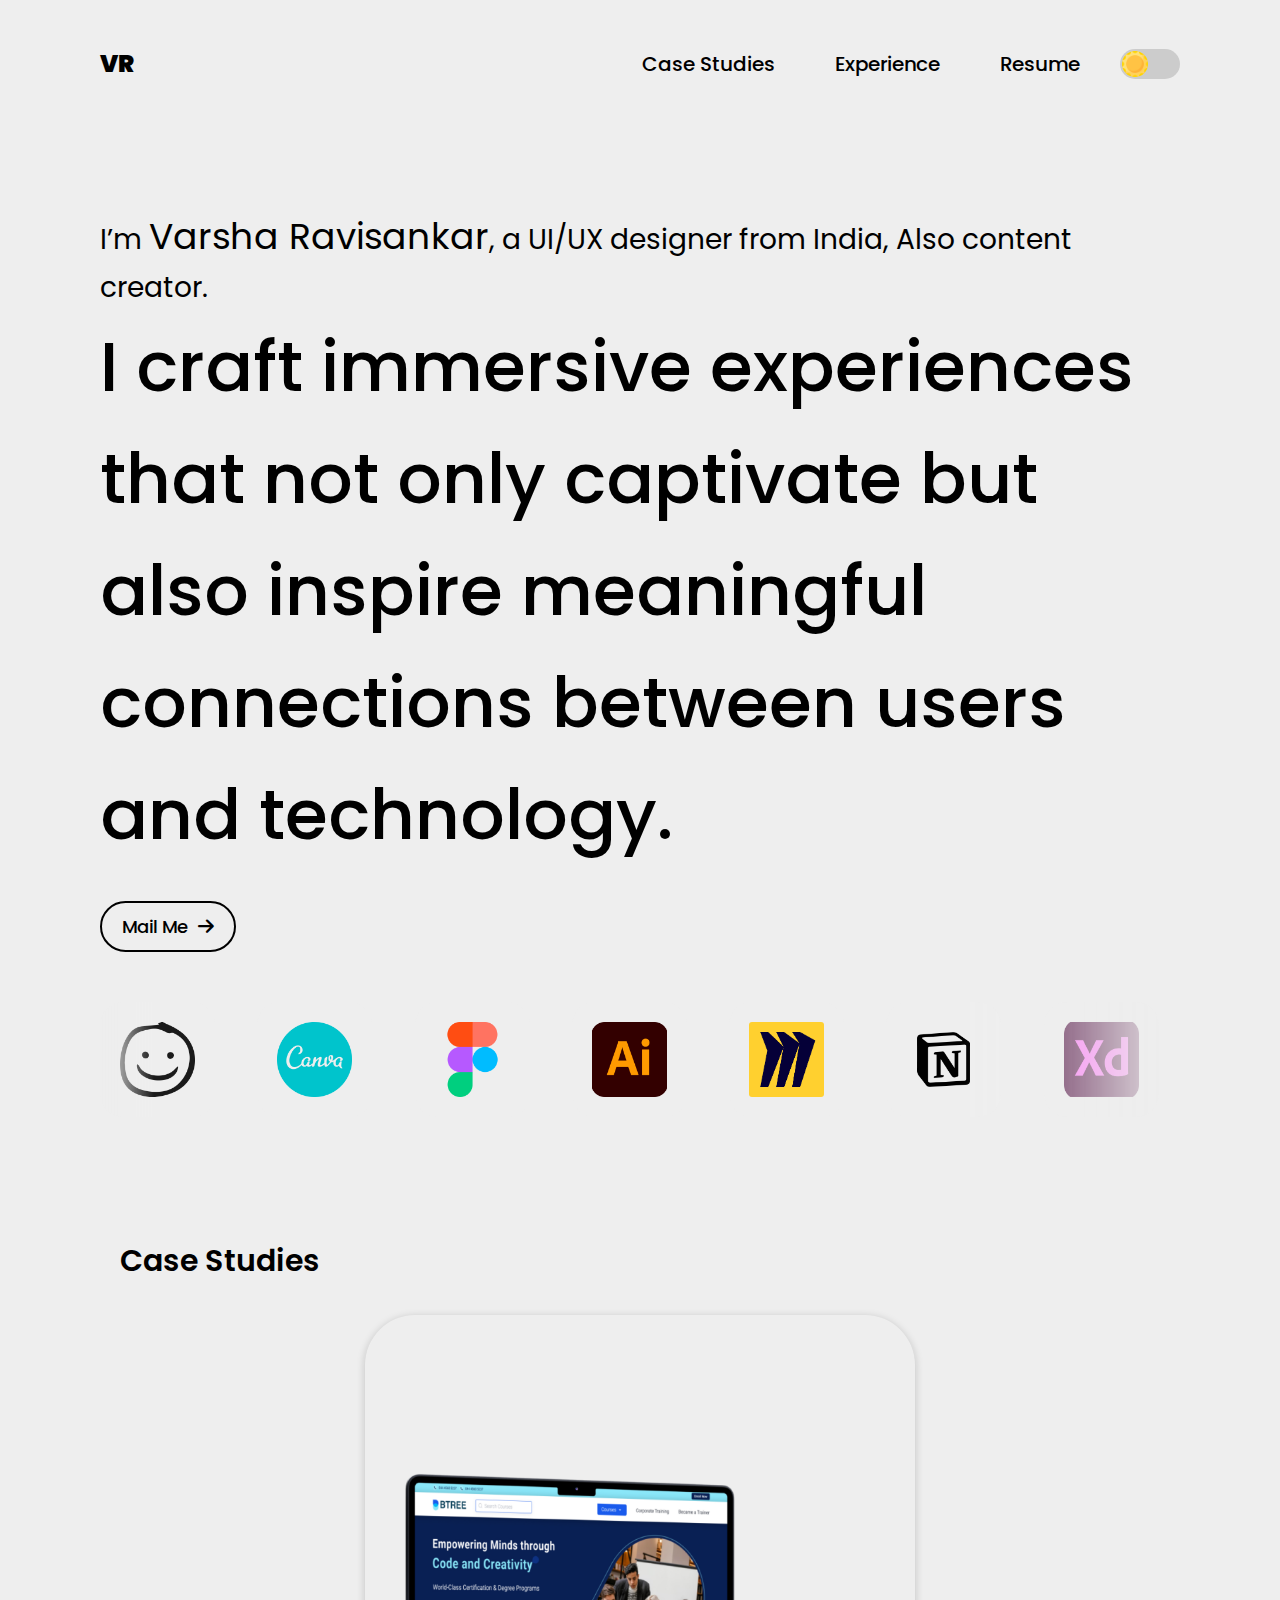
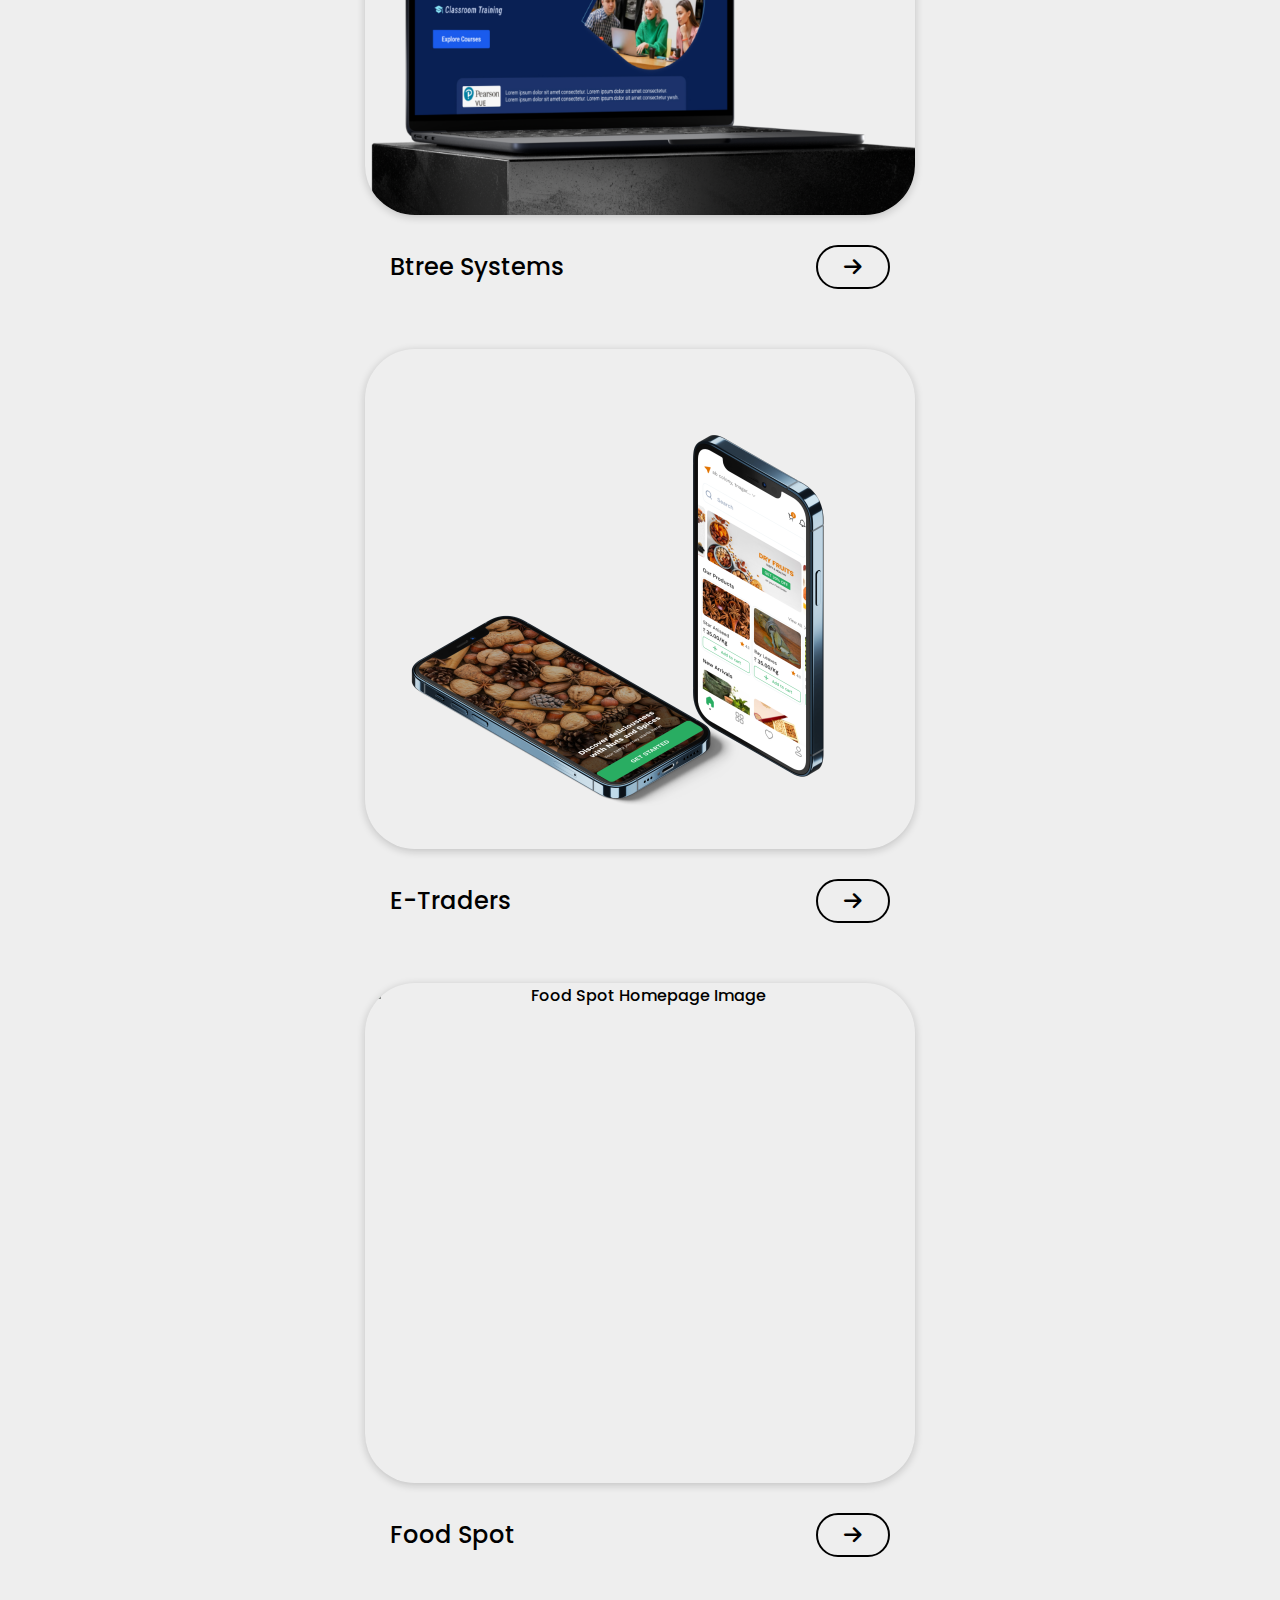
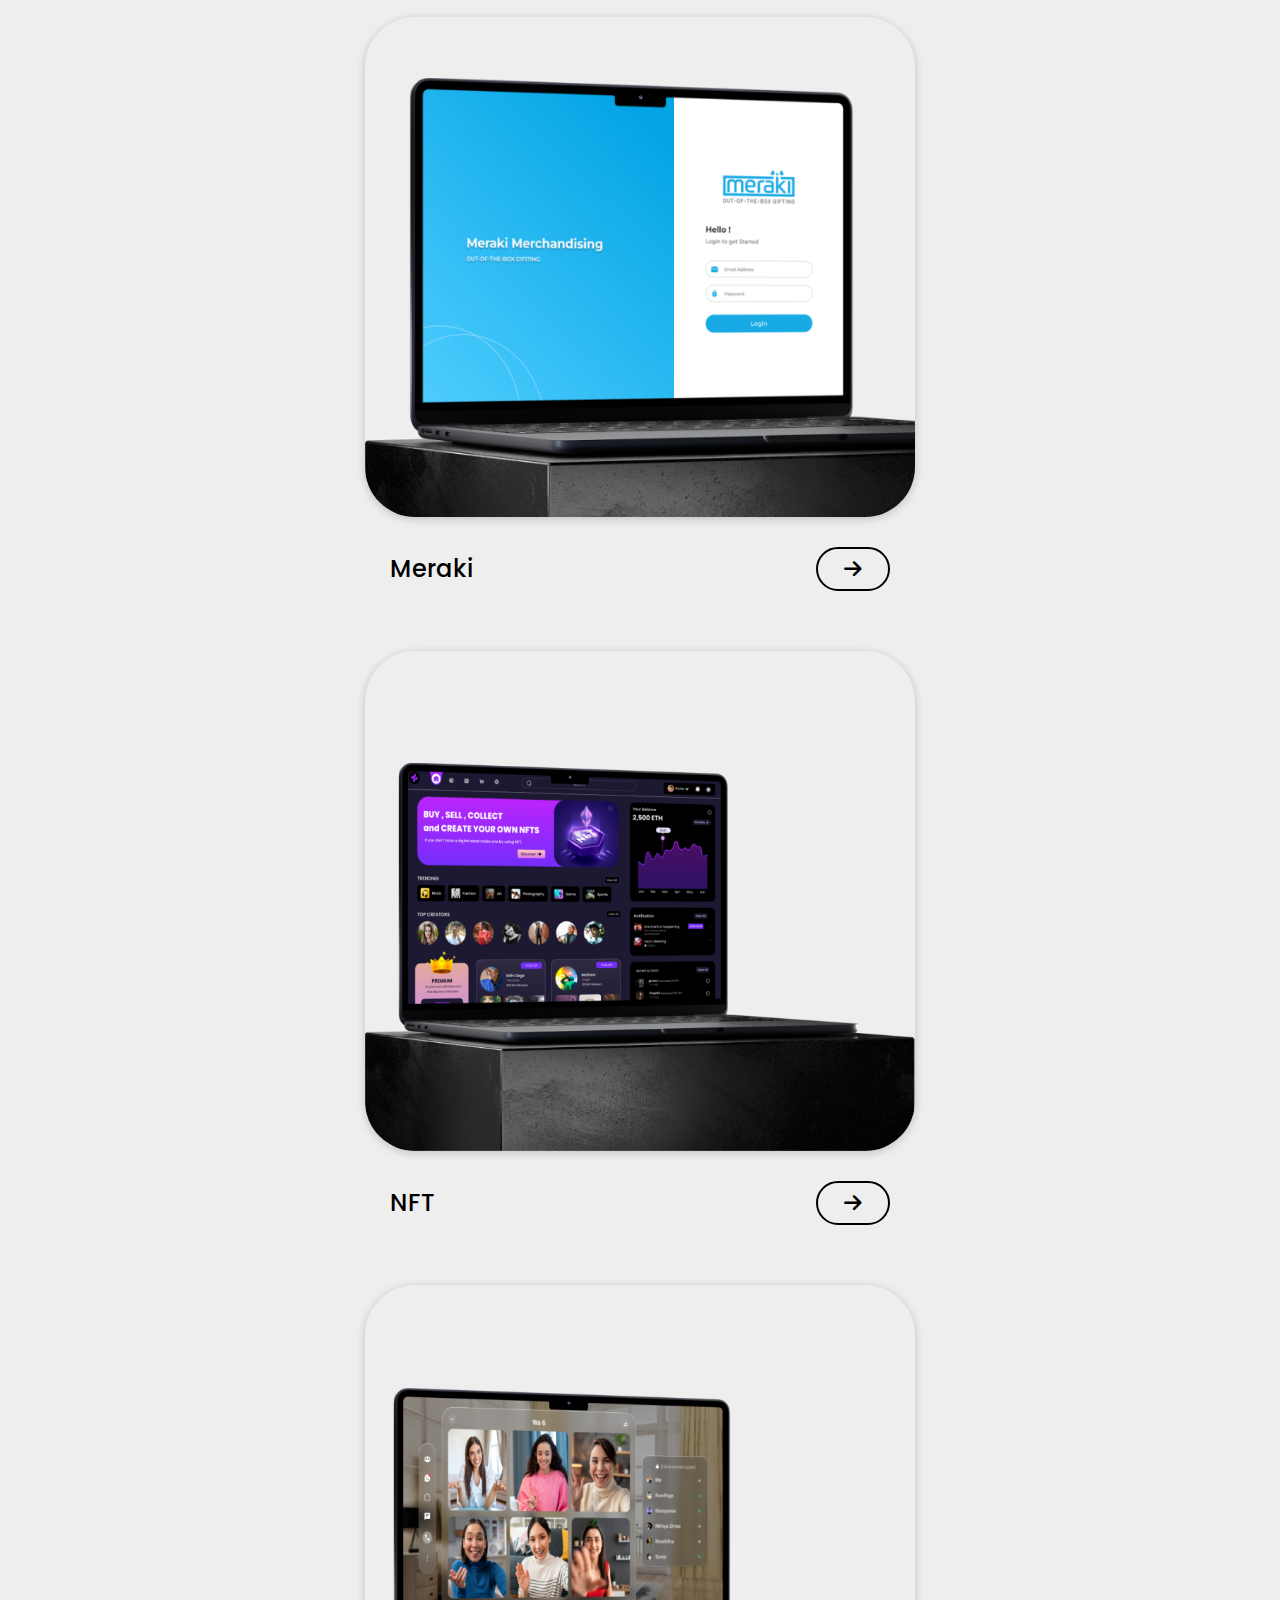
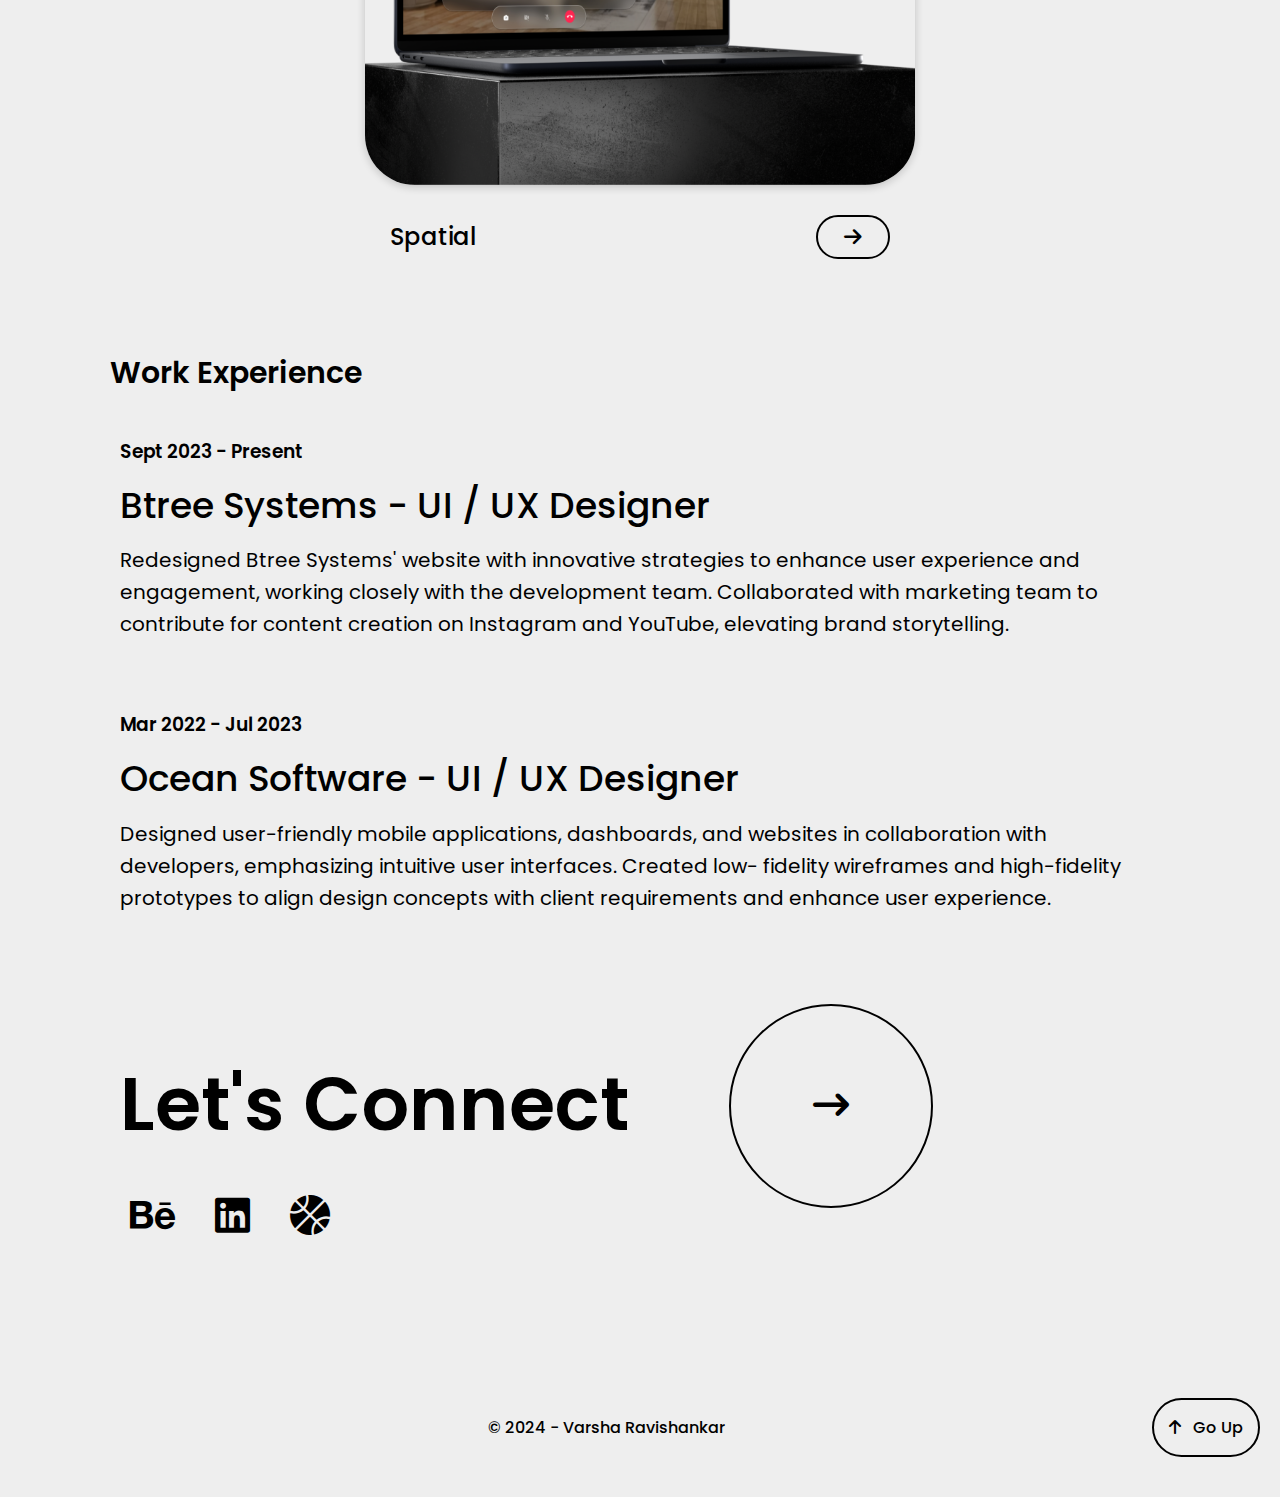
==== commit 7816c0d4: "Changed E-traders and Food spot images" ====
--- a/index.html
+++ b/index.html
@@ -79,14 +79,14 @@
                     </div>
                 </div>
                 <div class="case-study">
-                    <img src="assets/images/case-study/e-traders.png" alt="E-Traders Homepage Image">
+                    <img src="assets/images/case-study/etraders.png" alt="E-Traders Homepage Image">
                     <div class="case-study-info">
                         <a href="https://www.behance.net/gallery/173407645/E-traders-Mobile-App" class="case-study-link" target="_blank">E-Traders</a>
                         <a href="https://www.behance.net/gallery/173407645/E-traders-Mobile-App" class="case-study-arrow" target="_blank"><i class="fas fa-arrow-right"></i></a>
                     </div>
                 </div>
-                <div class="case-study food-spot">
-                    <img src="assets/images/case-study/foodspot.png" alt="Food Spot Homepage Image">
+                <div class="case-study">
+                    <img src="assets/images/case-study/" alt="Food Spot Homepage Image">
                     <div class="case-study-info">
                         <a href="https://www.behance.net/gallery/149378975/FOOD-SPOT-UXUI-CaseStudy" class="case-study-link" target="_blank">Food Spot</a>
                         <a href="https://www.behance.net/gallery/149378975/FOOD-SPOT-UXUI-CaseStudy" class="case-study-arrow" target="_blank"><i class="fas fa-arrow-right"></i></a>
--- a/assets/style.css
+++ b/assets/style.css
@@ -551,9 +551,6 @@
     object-fit: contain;
     image-rendering: auto;
     box-shadow: 0 2px 8px rgba(17, 17, 17, 0.2);
-}
-.food-spot img{
-   overflow: hidden;
 }
 
 body.dark-mode .case-study img{
@@ -1053,6 +1050,11 @@
         height: 100px;
     }
 
+    .hire-me-text {
+       
+        font-size: 14px;
+    }
+
     footer{
          padding: 0px;
           width: 100%;
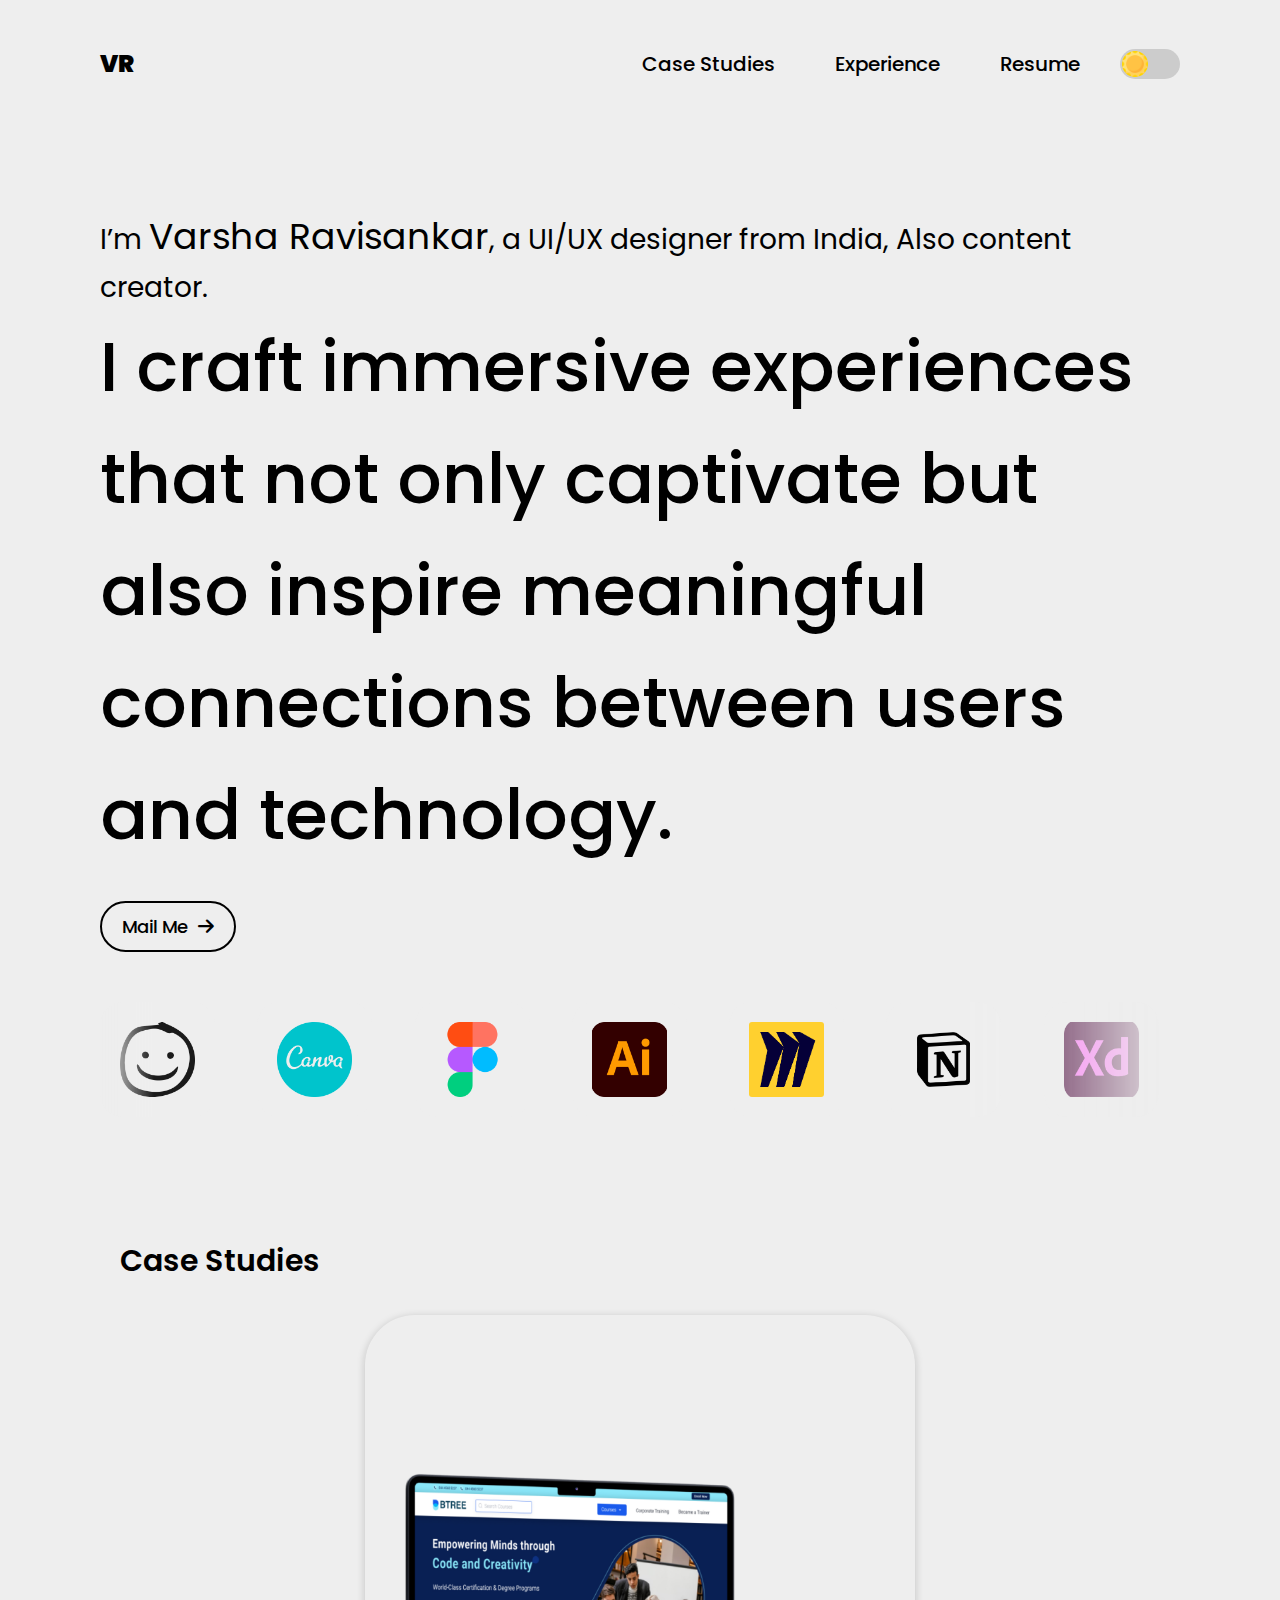
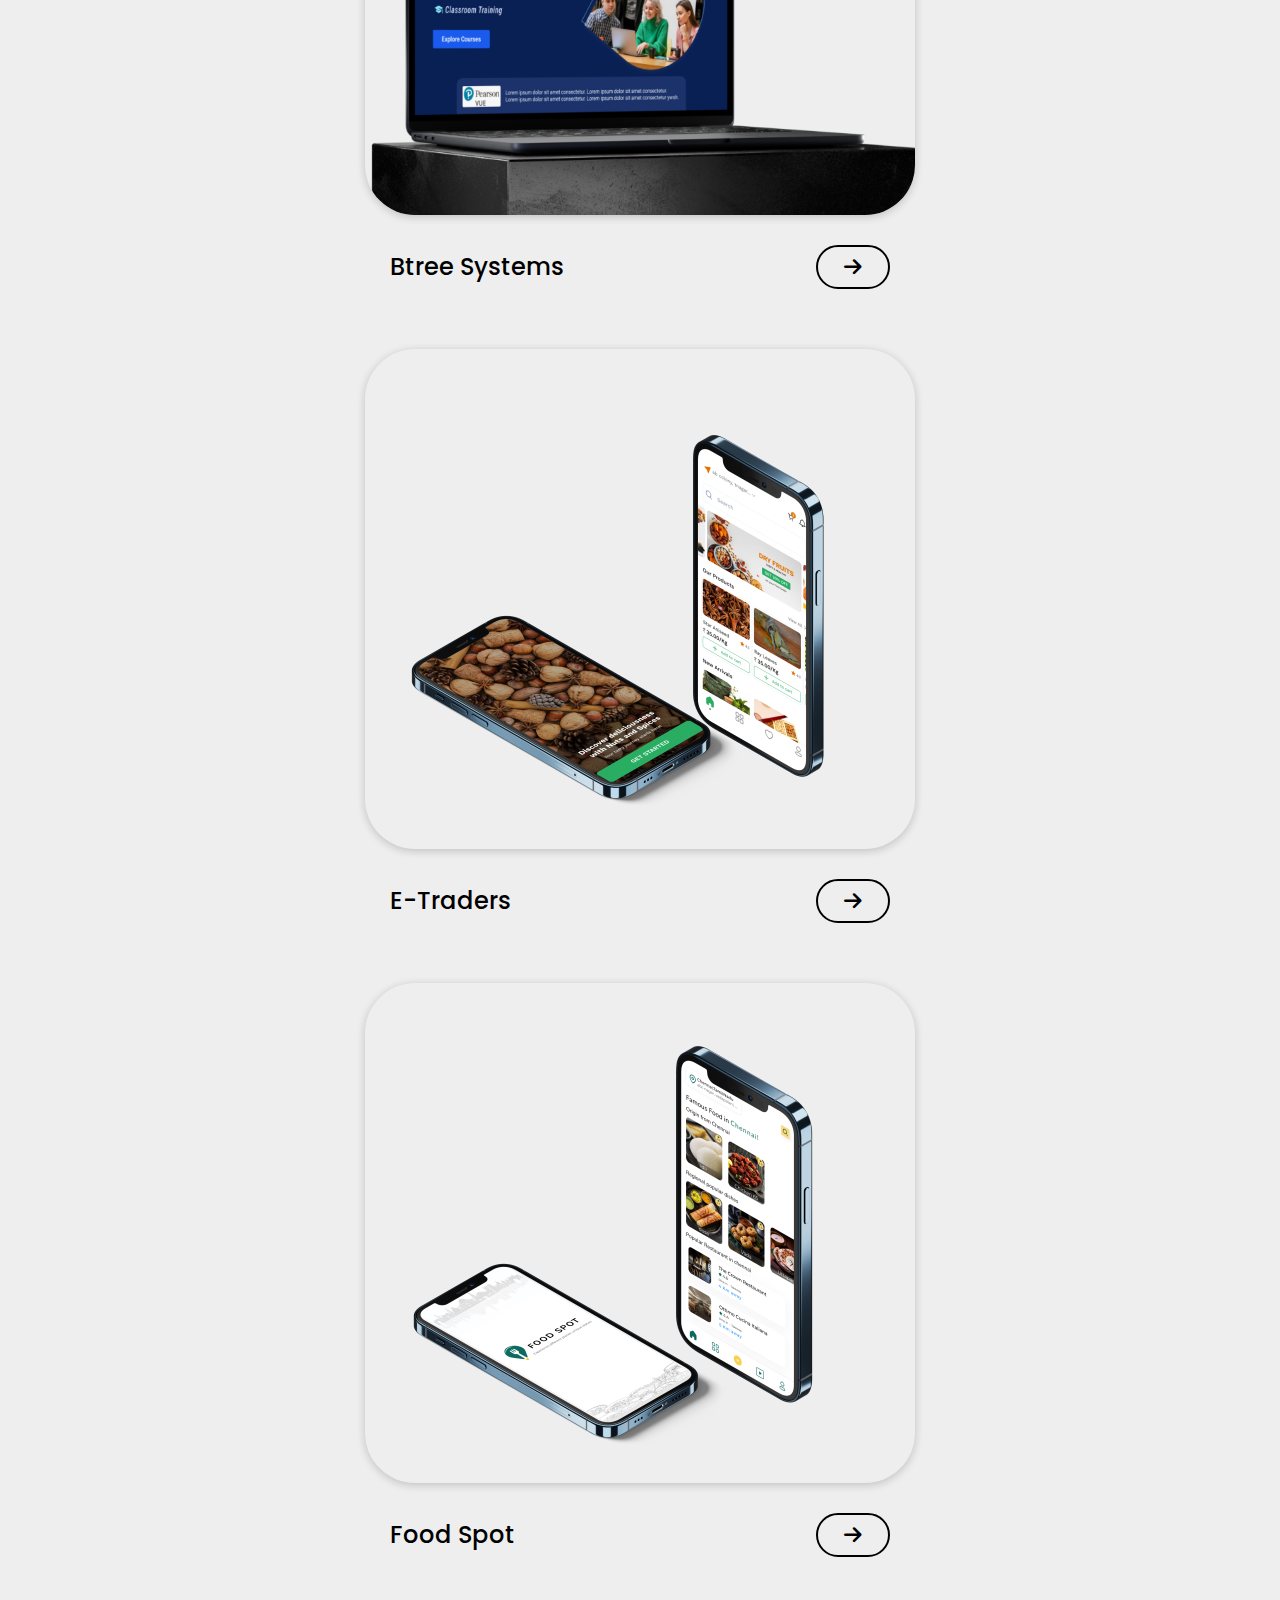
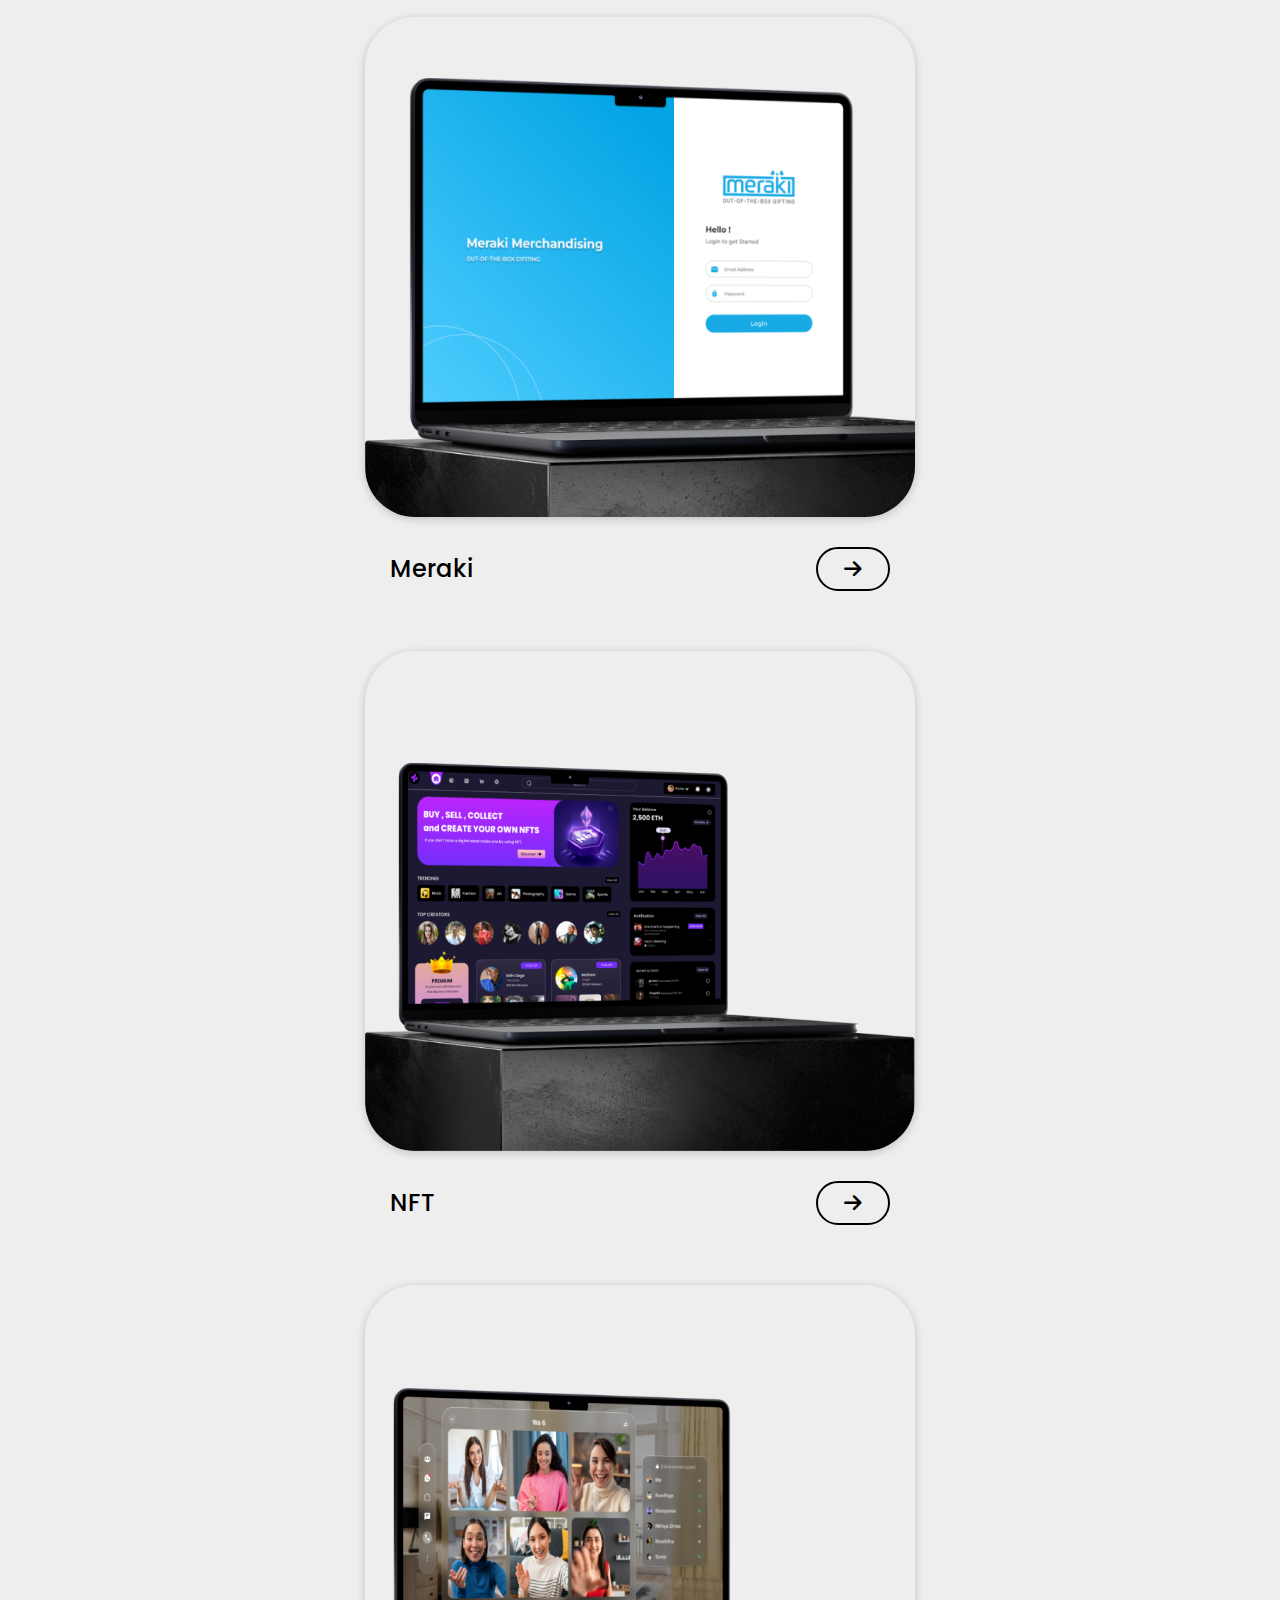
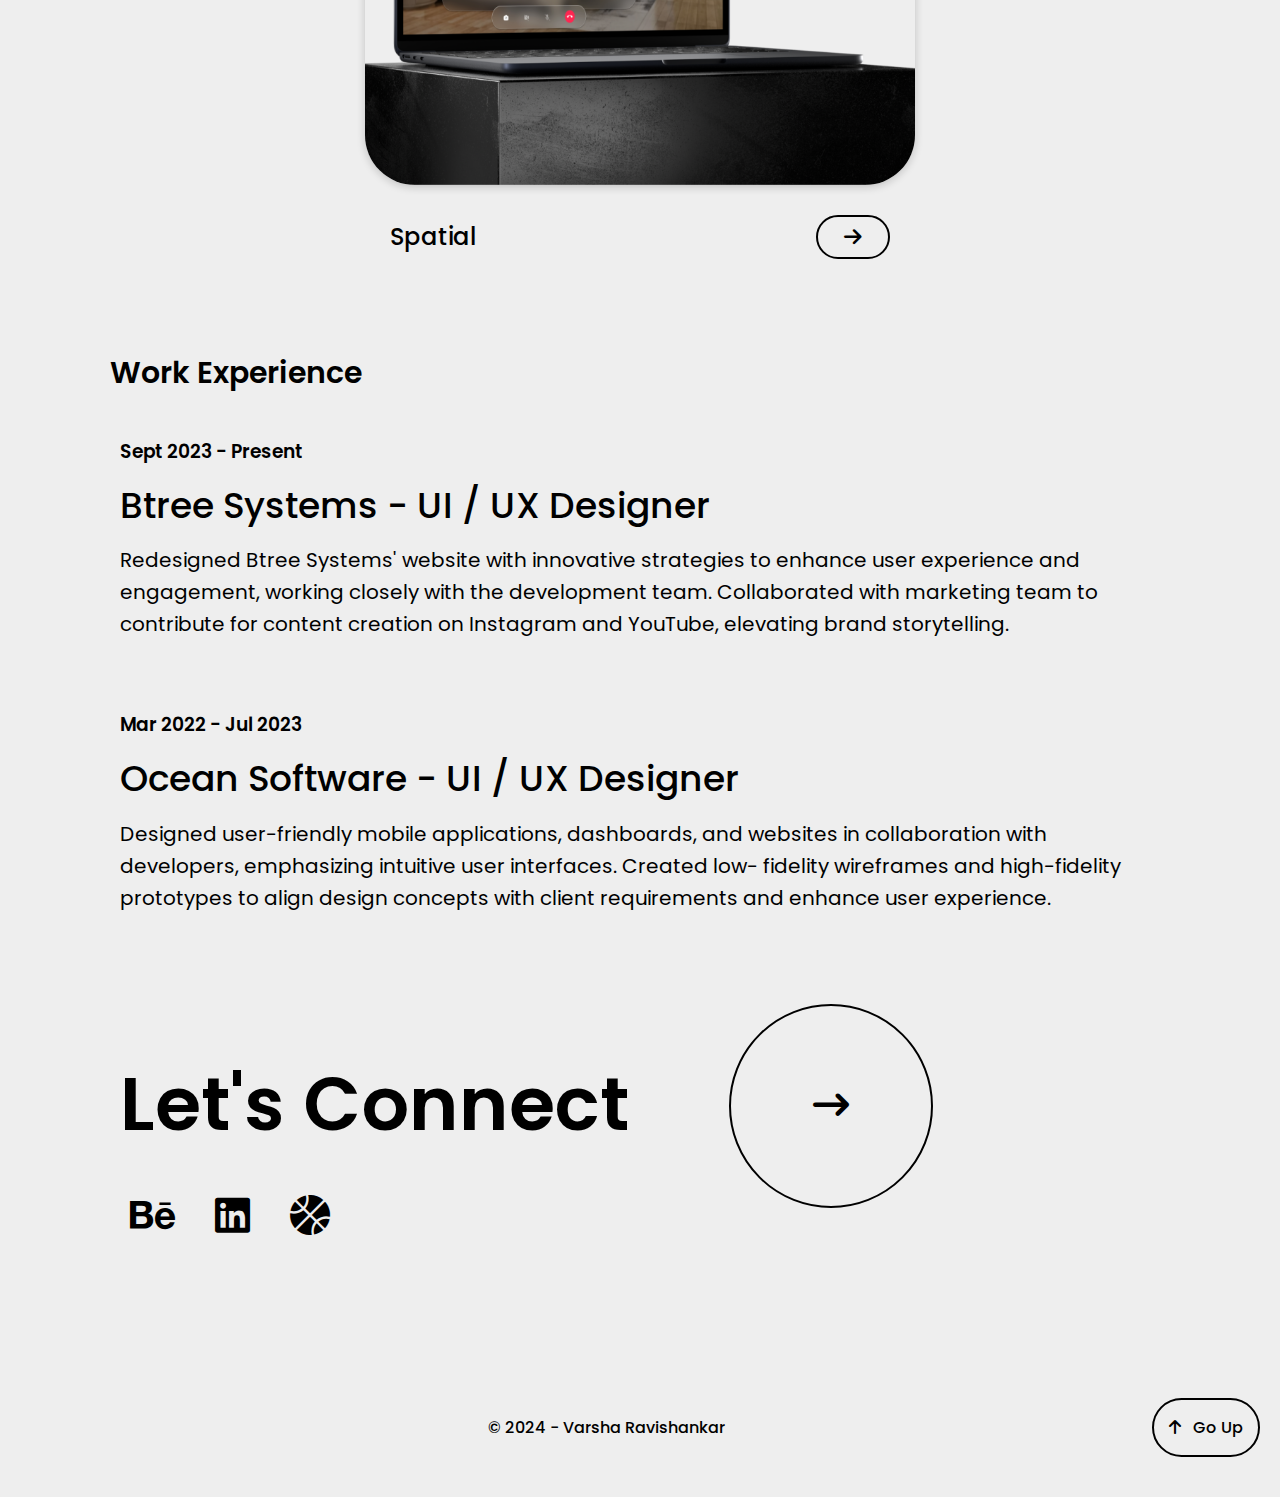
==== commit 5cadeab6: "Added foot spot image" ====
--- a/index.html
+++ b/index.html
@@ -86,7 +86,7 @@
                     </div>
                 </div>
                 <div class="case-study">
-                    <img src="assets/images/case-study/" alt="Food Spot Homepage Image">
+                    <img src="assets/images/case-study/foodspot.png" alt="Food Spot Homepage Image">
                     <div class="case-study-info">
                         <a href="https://www.behance.net/gallery/149378975/FOOD-SPOT-UXUI-CaseStudy" class="case-study-link" target="_blank">Food Spot</a>
                         <a href="https://www.behance.net/gallery/149378975/FOOD-SPOT-UXUI-CaseStudy" class="case-study-arrow" target="_blank"><i class="fas fa-arrow-right"></i></a>
